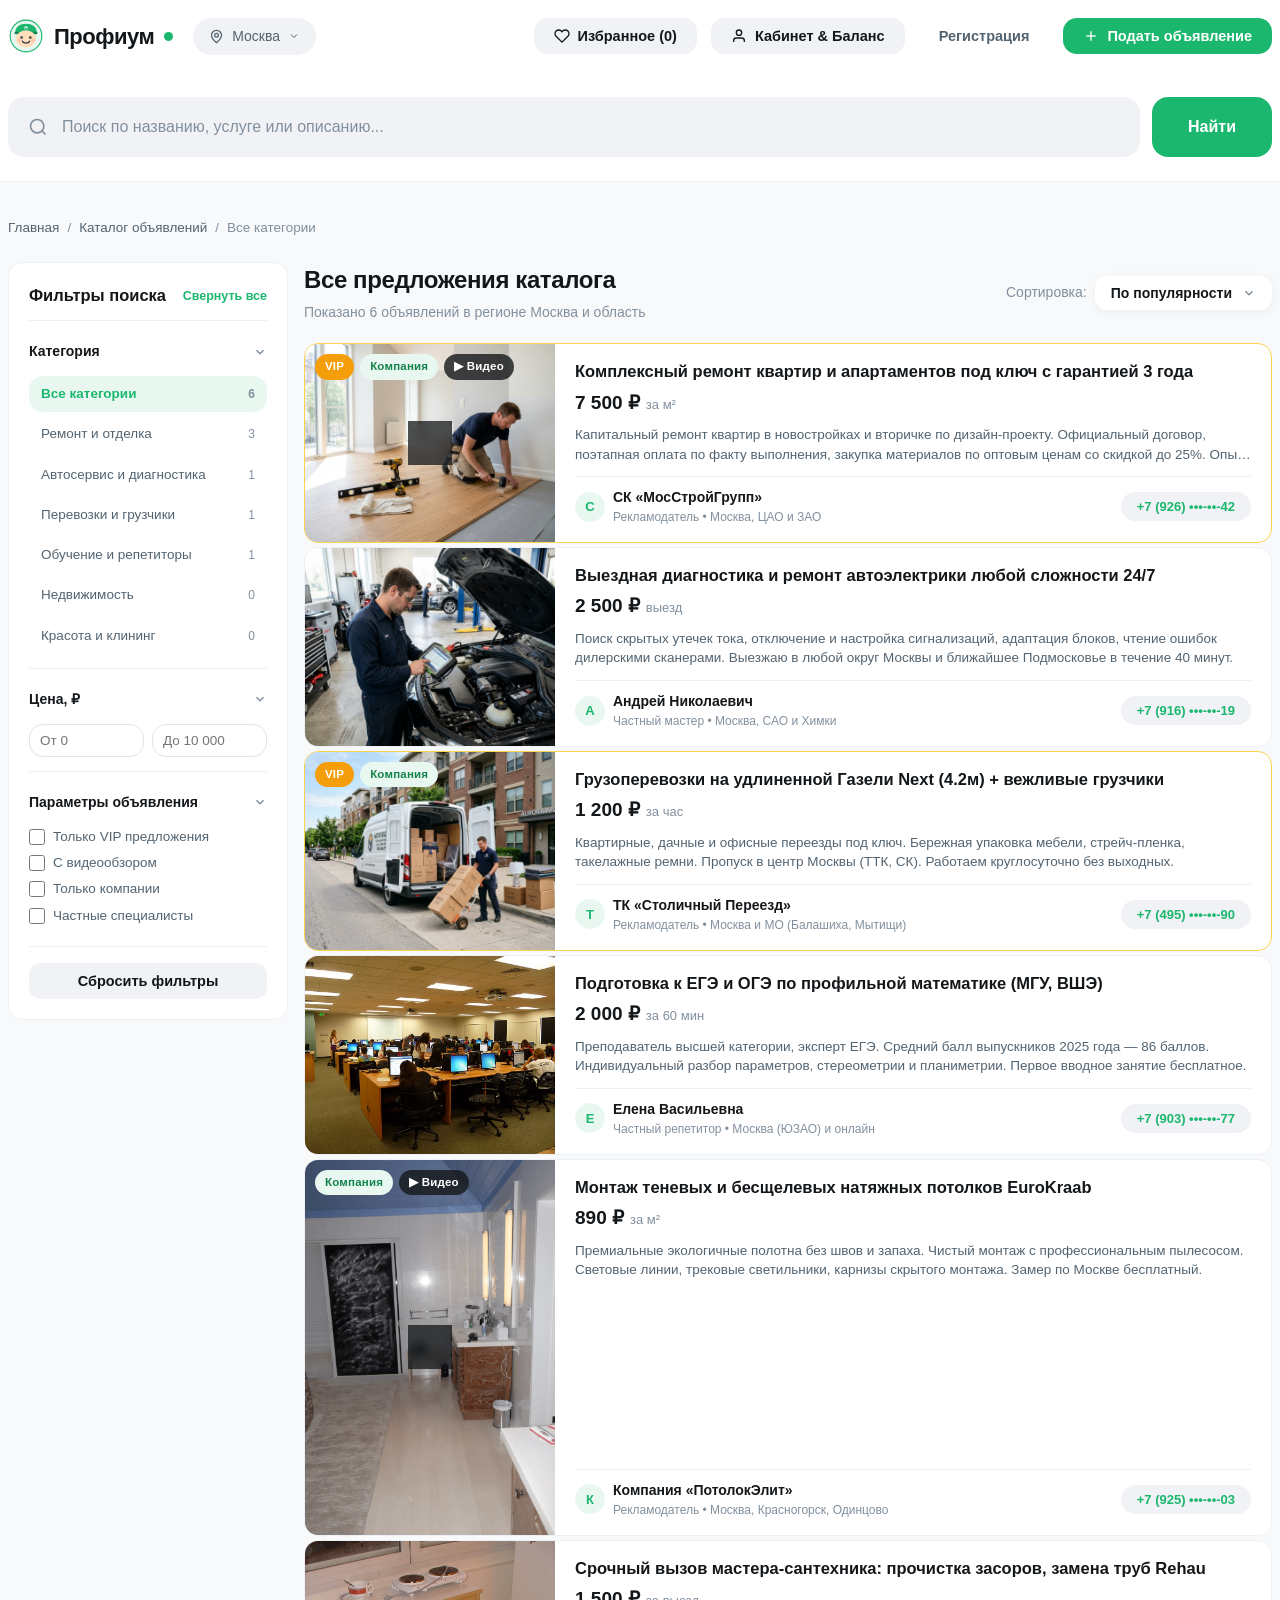
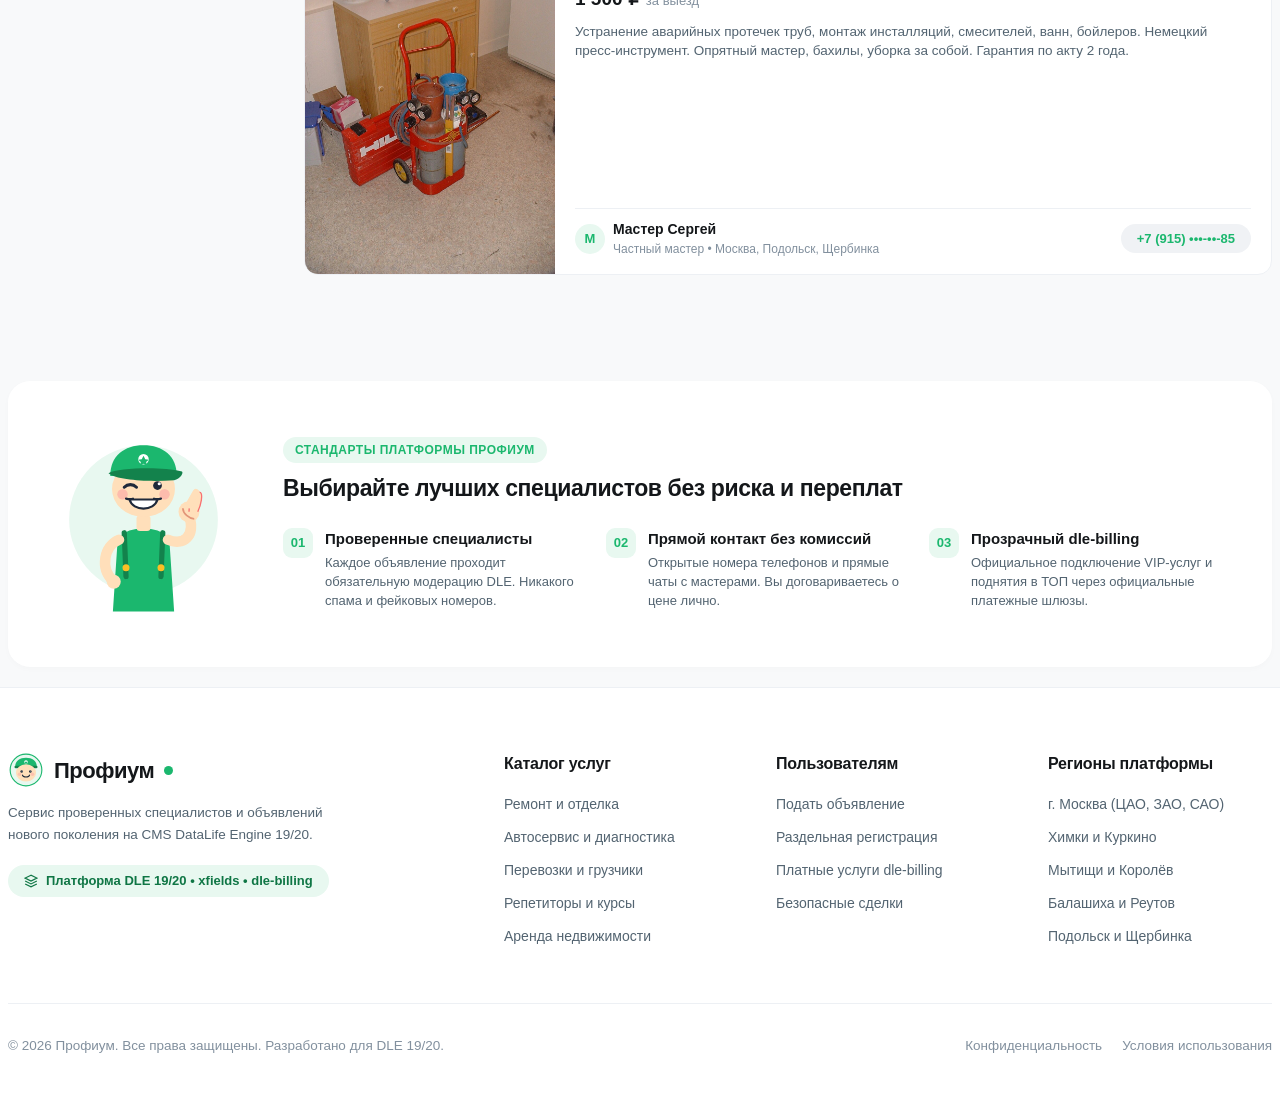
==== catalog.html @ 0189922f "Add hero mascot with lens, mobile burger menu, 3-row headers, horizontal catalog cards, sticky colla" ====
<!DOCTYPE html>
<html lang="ru">
<head>
  <meta charset="UTF-8">
  <meta name="viewport" content="width=device-width, initial-scale=1.0">
  <title>Каталог объявлений и специалистов — Профиум</title>
  <link rel="stylesheet" href="css/style.css">
  <link rel="preconnect" href="https://fonts.googleapis.com">
  <link rel="preconnect" href="https://fonts.gstatic.com" crossorigin>
  <link href="https://fonts.googleapis.com/css2?family=Inter:wght@400;500;600;700&display=swap" rel="stylesheet">
</head>
<body>

  <!-- ================= HEADER ================= -->
  <header class="header">
    <div class="container header__inner">
      <div class="header__left">
        <a href="index.html" class="header__logo">
          <img src="images/branding/mascot.svg" alt="Профиум" class="header__logo-mascot">
          <span>Профиум</span><span class="header__logo-dot"></span>
        </a>
        <div class="header__geo" id="geoBtn" onclick="openModal('modalRegion')" title="Сменить регион">
          <svg width="15" height="15" viewBox="0 0 24 24" fill="none" stroke="currentColor" stroke-width="2"><path d="M12 2a8 8 0 0 0-8 8c0 5.25 8 12 8 12s8-6.75 8-12a8 8 0 0 0-8-8z"/><circle cx="12" cy="10" r="3"/></svg>
          <span id="currentCity">Москва</span>
          <svg width="12" height="12" viewBox="0 0 24 24" fill="none" stroke="currentColor" stroke-width="2"><path d="M6 9l6 6 6-6"/></svg>
        </div>
      </div>

      <div class="header__right">
        <button class="btn btn--outline" id="favoritesHeaderBtn" onclick="filterByFavorites()" title="Показать избранное">
          <svg width="16" height="16" viewBox="0 0 24 24" fill="none" stroke="currentColor" stroke-width="2"><path d="M20.84 4.61a5.5 5.5 0 0 0-7.78 0L12 5.67l-1.06-1.06a5.5 5.5 0 0 0-7.78 7.78l1.06 1.06L12 21.23l7.78-7.78 1.06-1.06a5.5 5.5 0 0 0 0-7.78z"/></svg>
          <span id="favCountText">Избранное (0)</span>
        </button>

        <button class="btn btn--outline" id="openCabinetBtn">
          <svg width="16" height="16" viewBox="0 0 24 24" fill="none" stroke="currentColor" stroke-width="2"><path d="M20 21v-2a4 4 0 0 0-4-4H8a4 4 0 0 0-4 4v2"/><circle cx="12" cy="7" r="4"/></svg>
          <span id="userStatusText">Кабинет & Баланс</span>
        </button>

        <button class="btn btn--ghost" id="openRegBtn">
          Регистрация
        </button>

        <button class="btn btn--primary" id="openAddNewsBtn">
          <svg width="16" height="16" viewBox="0 0 24 24" fill="none" stroke="currentColor" stroke-width="2"><line x1="12" y1="5" x2="12" y2="19"/><line x1="5" y1="12" x2="19" y2="12"/></svg>
          Подать объявление
        </button>
      </div>

      <!-- Mobile Hamburger Button -->
      <button class="header__burger" id="burgerToggleBtn" aria-label="Открыть мобильное меню" onclick="toggleMobileMenu(true)">
        <span></span>
        <span></span>
        <span></span>
      </button>
    </div>
  </header>

  <!-- Mobile Drawer -->
  <div class="mobile-drawer" id="mobileDrawer">
    <div class="mobile-drawer__overlay" onclick="toggleMobileMenu(false)"></div>
    <div class="mobile-drawer__content">
      <div class="mobile-drawer__header">
        <div class="header__logo">
          <img src="images/branding/mascot.svg" alt="Профиум" class="header__logo-mascot">
          <span>Профиум</span><span class="header__logo-dot"></span>
        </div>
        <button class="modal__close" onclick="toggleMobileMenu(false)">&times;</button>
      </div>
      <div class="mobile-drawer__body">
        <div class="mobile-drawer__geo" onclick="openModal('modalRegion'); toggleMobileMenu(false);">
          <svg width="18" height="18" viewBox="0 0 24 24" fill="none" stroke="currentColor" stroke-width="2"><path d="M12 2a8 8 0 0 0-8 8c0 5.25 8 12 8 12s8-6.75 8-12a8 8 0 0 0-8-8z"/><circle cx="12" cy="10" r="3"/></svg>
          <span id="mobileCityText">Москва</span>
          <span style="margin-left: auto; font-size: 13px; color: var(--primary); font-weight: 600;">Сменить</span>
        </div>
        <nav class="mobile-drawer__nav">
          <a href="index.html" class="mobile-nav-item">
            <svg width="20" height="20" viewBox="0 0 24 24" fill="none" stroke="currentColor" stroke-width="2"><path d="M3 9l9-7 9 7v11a2 2 0 0 1-2 2H5a2 2 0 0 1-2-2z"/><polyline points="9 22 9 12 15 12 15 22"/></svg>
            Главная
          </a>
          <button class="mobile-nav-item" onclick="filterByFavorites(); toggleMobileMenu(false);">
            <svg width="20" height="20" viewBox="0 0 24 24" fill="none" stroke="currentColor" stroke-width="2"><path d="M20.84 4.61a5.5 5.5 0 0 0-7.78 0L12 5.67l-1.06-1.06a5.5 5.5 0 0 0-7.78 7.78l1.06 1.06L12 21.23l7.78-7.78 1.06-1.06a5.5 5.5 0 0 0 0-7.78z"/></svg>
            Избранные объявления
          </button>
          <button class="mobile-nav-item" onclick="openModal('modalCabinet'); toggleMobileMenu(false);">
            <svg width="20" height="20" viewBox="0 0 24 24" fill="none" stroke="currentColor" stroke-width="2"><path d="M20 21v-2a4 4 0 0 0-4-4H8a4 4 0 0 0-4 4v2"/><circle cx="12" cy="7" r="4"/></svg>
            Кабинет & Баланс
          </button>
          <button class="mobile-nav-item" onclick="openModal('modalReg'); toggleMobileMenu(false);">
            <svg width="20" height="20" viewBox="0 0 24 24" fill="none" stroke="currentColor" stroke-width="2"><path d="M16 21v-2a4 4 0 0 0-4-4H5a4 4 0 0 0-4 4v2"/><circle cx="8.5" cy="7" r="4"/><line x1="20" y1="8" x2="20" y2="14"/><line x1="23" y1="11" x2="17" y2="11"/></svg>
            Регистрация (Клиент / Рекламодатель)
          </button>
        </nav>
        <button class="btn btn--primary" style="width: 100%; margin-top: 24px; padding: 14px;" onclick="openModal('modalAddNews'); toggleMobileMenu(false);">
          <svg width="18" height="18" viewBox="0 0 24 24" fill="none" stroke="currentColor" stroke-width="2"><line x1="12" y1="5" x2="12" y2="19"/><line x1="5" y1="12" x2="19" y2="12"/></svg>
          Подать объявление
        </button>
      </div>
    </div>
  </div>

  <!-- ================= SEARCH BAR STRIP ================= -->
  <section style="background: #fff; border-bottom: 1px solid var(--border-light); padding: 24px 0;">
    <div class="container">
      <div class="search-wrapper">
        <div class="search-input-box">
          <div class="search-input-box__icon">
            <svg width="20" height="20" viewBox="0 0 24 24" fill="none" stroke="currentColor" stroke-width="2"><circle cx="11" cy="11" r="8"/><line x1="21" y1="21" x2="16.65" y2="16.65"/></svg>
          </div>
          <input type="text" class="search-input-box__input" id="catalogSearchInput" placeholder="Поиск по названию, услуге или описанию...">
        </div>
        <button class="btn btn--search-standalone" id="catalogSearchBtn" onclick="executeCatalogSearch()">Найти</button>
      </div>
    </div>
  </section>

  <!-- ================= MAIN CATALOG CONTENT ================= -->
  <main class="section" style="padding-top: 36px;">
    <div class="container">
      <!-- Breadcrumbs -->
      <nav class="breadcrumbs">
        <a href="index.html">Главная</a>
        <span>/</span>
        <a href="catalog.html">Каталог объявлений</a>
        <span>/</span>
        <span id="breadcrumbCurrent">Все категории</span>
      </nav>

      <div class="catalog-layout">
        <!-- LEFT SIDEBAR: FILTERS (COLLAPSIBLE ACCORDION & STICKY) -->
        <aside class="sidebar-card sidebar-card--sticky">
          <div class="sidebar-title-row">
            <div class="sidebar-title">Фильтры поиска</div>
            <button type="button" class="sidebar-toggle-all-btn" id="toggleAllFiltersBtn" onclick="toggleAllFilters()">Свернуть все</button>
          </div>

          <!-- Group 1: Categories -->
          <div class="filter-group" id="filterGroupCat">
            <div class="filter-group-header" onclick="toggleFilterGroup('filterGroupCat')">
              <span class="filter-group-title">Категория</span>
              <svg class="filter-group-arrow" width="14" height="14" viewBox="0 0 24 24" fill="none" stroke="currentColor" stroke-width="2.5"><path d="M6 9l6 6 6-6"/></svg>
            </div>
            <div class="filter-group-body">
              <div class="cat-list">
                <div class="cat-item active" onclick="setCatalogCategory('all', this)">
                  <span>Все категории</span>
                  <span class="cat-item__count">6</span>
                </div>
                <div class="cat-item" onclick="setCatalogCategory('Ремонт', this)">
                  <span>Ремонт и отделка</span>
                  <span class="cat-item__count">3</span>
                </div>
                <div class="cat-item" onclick="setCatalogCategory('Авто', this)">
                  <span>Автосервис и диагностика</span>
                  <span class="cat-item__count">1</span>
                </div>
                <div class="cat-item" onclick="setCatalogCategory('Грузоперевозки', this)">
                  <span>Перевозки и грузчики</span>
                  <span class="cat-item__count">1</span>
                </div>
                <div class="cat-item" onclick="setCatalogCategory('Обучение', this)">
                  <span>Обучение и репетиторы</span>
                  <span class="cat-item__count">1</span>
                </div>
                <div class="cat-item" onclick="setCatalogCategory('Недвижимость', this)">
                  <span>Недвижимость</span>
                  <span class="cat-item__count">0</span>
                </div>
                <div class="cat-item" onclick="setCatalogCategory('Красота', this)">
                  <span>Красота и клининг</span>
                  <span class="cat-item__count">0</span>
                </div>
              </div>
            </div>
          </div>

          <!-- Group 2: Price filter -->
          <div class="filter-group" id="filterGroupPrice">
            <div class="filter-group-header" onclick="toggleFilterGroup('filterGroupPrice')">
              <span class="filter-group-title">Цена, ₽</span>
              <svg class="filter-group-arrow" width="14" height="14" viewBox="0 0 24 24" fill="none" stroke="currentColor" stroke-width="2.5"><path d="M6 9l6 6 6-6"/></svg>
            </div>
            <div class="filter-group-body">
              <div class="price-inputs">
                <input type="number" class="price-input" id="priceMin" placeholder="От 0" oninput="applyCatalogFilters()">
                <input type="number" class="price-input" id="priceMax" placeholder="До 10 000" oninput="applyCatalogFilters()">
              </div>
            </div>
          </div>

          <!-- Group 3: Checkbox Options -->
          <div class="filter-group" id="filterGroupFeatures">
            <div class="filter-group-header" onclick="toggleFilterGroup('filterGroupFeatures')">
              <span class="filter-group-title">Параметры объявления</span>
              <svg class="filter-group-arrow" width="14" height="14" viewBox="0 0 24 24" fill="none" stroke="currentColor" stroke-width="2.5"><path d="M6 9l6 6 6-6"/></svg>
            </div>
            <div class="filter-group-body">
              <label class="checkbox-label">
                <input type="checkbox" id="filterVip" onchange="applyCatalogFilters()">
                <span>Только VIP предложения</span>
              </label>
              <label class="checkbox-label">
                <input type="checkbox" id="filterVideo" onchange="applyCatalogFilters()">
                <span>С видеообзором</span>
              </label>
              <label class="checkbox-label">
                <input type="checkbox" id="filterCompany" onchange="applyCatalogFilters()">
                <span>Только компании</span>
              </label>
              <label class="checkbox-label">
                <input type="checkbox" id="filterPrivate" onchange="applyCatalogFilters()">
                <span>Частные специалисты</span>
              </label>
            </div>
          </div>

          <button class="btn btn--outline" style="width: 100%; border-radius: 12px;" onclick="resetCatalogFilters()">
            Сбросить фильтры
          </button>
        </aside>

        <!-- RIGHT AREA: RESULTS -->
        <section>
          <div class="catalog-header">
            <div>
              <h1 class="catalog-query-title" id="catalogResultHeading">Все предложения</h1>
              <div style="font-size: 14px; color: var(--text-muted); margin-top: 4px;" id="catalogMetaSubtitle">Показано 6 объявлений в регионе Москва и область</div>
            </div>

            <div class="catalog-sort">
              <span style="color: var(--text-muted); font-size: 14px;">Сортировка:</span>
              <div class="custom-select" id="catalogSortSelect">
                <button type="button" class="custom-select__trigger" id="sortTriggerBtn" onclick="toggleSortDropdown(event)">
                  <span id="sortCurrentLabel">По популярности</span>
                  <svg class="custom-select__arrow" width="14" height="14" viewBox="0 0 24 24" fill="none" stroke="currentColor" stroke-width="2.5"><path d="M6 9l6 6 6-6"/></svg>
                </button>
                <div class="custom-select__dropdown" id="sortDropdownMenu">
                  <div class="custom-select__option active" data-value="default" onclick="selectSortOption('default', 'По популярности', this)">
                    <span>По популярности</span>
                    <svg class="custom-select__check" width="14" height="14" viewBox="0 0 24 24" fill="none" stroke="currentColor" stroke-width="3"><polyline points="20 6 9 17 4 12"/></svg>
                  </div>
                  <div class="custom-select__option" data-value="cheap" onclick="selectSortOption('cheap', 'Сначала дешевле', this)">
                    <span>Сначала дешевле</span>
                    <svg class="custom-select__check" width="14" height="14" viewBox="0 0 24 24" fill="none" stroke="currentColor" stroke-width="3"><polyline points="20 6 9 17 4 12"/></svg>
                  </div>
                  <div class="custom-select__option" data-value="expensive" onclick="selectSortOption('expensive', 'Сначала дороже', this)">
                    <span>Сначала дороже</span>
                    <svg class="custom-select__check" width="14" height="14" viewBox="0 0 24 24" fill="none" stroke="currentColor" stroke-width="3"><polyline points="20 6 9 17 4 12"/></svg>
                  </div>
                  <div class="custom-select__option" data-value="vip" onclick="selectSortOption('vip', 'Сначала VIP', this)">
                    <span>Сначала VIP</span>
                    <svg class="custom-select__check" width="14" height="14" viewBox="0 0 24 24" fill="none" stroke="currentColor" stroke-width="3"><polyline points="20 6 9 17 4 12"/></svg>
                  </div>
                </div>
              </div>
            </div>
          </div>

          <!-- Listings container (Horizontal 1-column single cards) -->
          <div class="catalog-listings" id="catalogListingsContainer">
            <!-- Rendered via JS -->
          </div>
        </section>
      </div>
    </div>
  </main>

  <!-- ================= VAULT-BOY STYLE ADVANTAGES BANNER ================= -->
  <section class="container" style="margin-top: 50px; margin-bottom: 20px;">
    <div class="vault-banner">
      <div class="vault-banner__character">
        <img src="images/branding/mascot_thumbs_up.svg" alt="Профиум рекомендует!" class="vault-banner__img">
      </div>
      <div class="vault-banner__content">
        <div class="vault-banner__tag">Стандарты платформы Профиум</div>
        <h3 class="vault-banner__title">Выбирайте лучших специалистов без риска и переплат</h3>
        <div class="vault-banner__grid">
          <div class="vault-feature">
            <div class="vault-feature__badge">01</div>
            <div>
              <div class="vault-feature__title">Проверенные специалисты</div>
              <div class="vault-feature__desc">Каждое объявление проходит обязательную модерацию DLE. Никакого спама и фейковых номеров.</div>
            </div>
          </div>

          <div class="vault-feature">
            <div class="vault-feature__badge">02</div>
            <div>
              <div class="vault-feature__title">Прямой контакт без комиссий</div>
              <div class="vault-feature__desc">Открытые номера телефонов и прямые чаты с мастерами. Вы договариваетесь о цене лично.</div>
            </div>
          </div>

          <div class="vault-feature">
            <div class="vault-feature__badge">03</div>
            <div>
              <div class="vault-feature__title">Прозрачный dle-billing</div>
              <div class="vault-feature__desc">Официальное подключение VIP-услуг и поднятия в ТОП через официальные платежные шлюзы.</div>
            </div>
          </div>
        </div>
      </div>
    </div>
  </section>

  <!-- ================= FOOTER ================= -->
  <footer class="footer" style="margin-top: 0;">
    <div class="container">
      <div class="footer__grid">
        <div>
          <div class="header__logo" style="margin-bottom: 14px;">
            <img src="images/branding/mascot.svg" alt="Профиум" class="header__logo-mascot">
            <span>Профиум</span><span class="header__logo-dot"></span>
          </div>
          <p style="font-size: 13.5px; line-height: 1.6; max-width: 320px; color: var(--text-secondary); margin-bottom: 20px;">
            Сервис проверенных специалистов и объявлений нового поколения на CMS DataLife Engine 19/20.
          </p>
          <div class="footer__dle-badge">
            <svg width="14" height="14" viewBox="0 0 24 24" fill="none" stroke="currentColor" stroke-width="2"><path d="M12 2L2 7l10 5 10-5-10-5zM2 17l10 5 10-5M2 12l10 5 10-5"/></svg>
            Платформа DLE 19/20 • xfields • dle-billing
          </div>
        </div>

        <div>
          <div class="footer__col-title">Каталог услуг</div>
          <ul class="footer__list">
            <li><a href="catalog.html?category=Ремонт">Ремонт и отделка</a></li>
            <li><a href="catalog.html?category=Авто">Автосервис и диагностика</a></li>
            <li><a href="catalog.html?category=Грузоперевозки">Перевозки и грузчики</a></li>
            <li><a href="catalog.html?category=Обучение">Репетиторы и курсы</a></li>
            <li><a href="catalog.html?category=Недвижимость">Аренда недвижимости</a></li>
          </ul>
        </div>

        <div>
          <div class="footer__col-title">Пользователям</div>
          <ul class="footer__list">
            <li><a href="#" onclick="openModal('modalAddNews'); return false;">Подать объявление</a></li>
            <li><a href="#" onclick="openModal('modalReg'); return false;">Раздельная регистрация</a></li>
            <li><a href="#" onclick="openModal('modalCabinet'); return false;">Платные услуги dle-billing</a></li>
            <li><a href="#" onclick="showToast('Правила безопасности платформы'); return false;">Безопасные сделки</a></li>
          </ul>
        </div>

        <div>
          <div class="footer__col-title">Регионы платформы</div>
          <ul class="footer__list">
            <li><a href="#" onclick="selectRegion('Москва'); return false;">г. Москва (ЦАО, ЗАО, САО)</a></li>
            <li><a href="#" onclick="selectRegion('Химки'); return false;">Химки и Куркино</a></li>
            <li><a href="#" onclick="selectRegion('Мытищи'); return false;">Мытищи и Королёв</a></li>
            <li><a href="#" onclick="selectRegion('Балашиха'); return false;">Балашиха и Реутов</a></li>
            <li><a href="#" onclick="selectRegion('Подольск'); return false;">Подольск и Щербинка</a></li>
          </ul>
        </div>
      </div>

      <div class="footer__bottom">
        <div>© 2026 Профиум. Все права защищены. Разработано для DLE 19/20.</div>
        <div style="display: flex; gap: 20px;">
          <a href="#" onclick="showToast('Пользовательское соглашение'); return false;">Конфиденциальность</a>
          <a href="#" onclick="showToast('Оферта сервиса'); return false;">Условия использования</a>
        </div>
      </div>
    </div>
  </footer>

  <!-- ================= MODALS ================= -->

  <!-- 1. REGION MODAL -->
  <div class="modal-overlay" id="modalRegion">
    <div class="modal">
      <div class="modal__header">
        <div class="modal__title">Выберите город или регион</div>
        <button class="modal__close" onclick="closeModal('modalRegion')">✕</button>
      </div>
      <div class="modal__body">
        <div class="form-group">
          <input type="text" class="form-input" id="regionSearchInput" placeholder="Введите название города (например: Химки)..." oninput="filterRegionsList(this.value)">
        </div>

        <div style="font-size: 13px; font-weight: 600; margin-bottom: 10px; color: var(--text-main);">Популярные регионы:</div>
        <div class="region-chips">
          <span class="region-chip active" onclick="selectRegion('Москва')">Москва</span>
          <span class="region-chip" onclick="selectRegion('Химки')">Химки</span>
          <span class="region-chip" onclick="selectRegion('Балашиха')">Балашиха</span>
          <span class="region-chip" onclick="selectRegion('Мытищи')">Мытищи</span>
          <span class="region-chip" onclick="selectRegion('Подольск')">Подольск</span>
          <span class="region-chip" onclick="selectRegion('Красногорск')">Красногорск</span>
        </div>

        <div class="region-list" id="regionItemsList">
          <div class="region-item active" onclick="selectRegion('Москва')">
            <span>Москва и центр</span>
            <span style="font-size: 12px; color: var(--text-muted);">4 820 объявлений</span>
          </div>
          <div class="region-item" onclick="selectRegion('Химки')">
            <span>Химки (Север МО)</span>
            <span style="font-size: 12px; color: var(--text-muted);">840 объявлений</span>
          </div>
          <div class="region-item" onclick="selectRegion('Балашиха')">
            <span>Балашиха (Восток МО)</span>
            <span style="font-size: 12px; color: var(--text-muted);">1 120 объявлений</span>
          </div>
          <div class="region-item" onclick="selectRegion('Мытищи')">
            <span>Мытищи (Северо-Восток МО)</span>
            <span style="font-size: 12px; color: var(--text-muted);">790 объявлений</span>
          </div>
          <div class="region-item" onclick="selectRegion('Подольск')">
            <span>Подольск (Юг МО)</span>
            <span style="font-size: 12px; color: var(--text-muted);">950 объявлений</span>
          </div>
          <div class="region-item" onclick="selectRegion('Красногорск')">
            <span>Красногорск (Запад МО)</span>
            <span style="font-size: 12px; color: var(--text-muted);">680 объявлений</span>
          </div>
        </div>
      </div>
      <div class="modal__footer">
        <button class="btn btn--outline" onclick="closeModal('modalRegion')">Закрыть</button>
      </div>
    </div>
  </div>

  <!-- 2. ADD NEWS MODAL -->
  <div class="modal-overlay" id="modalAddNews">
    <div class="modal modal--large">
      <div class="modal__header">
        <div class="modal__title">Подача объявления в DLE (addnews.tpl)</div>
        <button class="modal__close" onclick="closeModal('modalAddNews')">✕</button>
      </div>
      <div class="modal__body">
        <div class="form-group">
          <label class="form-label">Заголовок объявления *</label>
          <input type="text" id="addTitle" class="form-input" placeholder="Например: Качественный ремонт ванных комнат">
        </div>
        <div style="display: grid; grid-template-columns: 1fr 1fr; gap: 16px;">
          <div class="form-group">
            <label class="form-label">Категория DLE *</label>
            <select id="addCategory" class="form-select">
              <option value="Ремонт">Ремонт и отделка (Платное: 150 ₽)</option>
              <option value="Авто">Авто и спецтехника (Бесплатно)</option>
              <option value="Грузоперевозки">Перевозки и грузчики (Бесплатно)</option>
              <option value="Обучение">Обучение и репетиторы (Бесплатно)</option>
              <option value="Недвижимость">Недвижимость (Платное: 200 ₽)</option>
              <option value="Красота">Красота и клининг (Бесплатно)</option>
            </select>
          </div>
          <div class="form-group">
            <label class="form-label">Стоимость (xfield: price) *</label>
            <input type="text" id="addPrice" class="form-input" placeholder="Например: 3 500 ₽ / м²">
          </div>
        </div>
        <div class="form-group">
          <label class="form-label">Описание объявления *</label>
          <textarea id="addDesc" class="form-textarea" placeholder="Опишите подробно условия, опыт работы..."></textarea>
        </div>
        <div class="form-group">
          <label class="form-label">Фотографии (нативный xfield: загрузка изображений DLE)</label>
          <div class="dropzone" id="photoDropzone" onclick="simulatePhotoUpload()">
            <div class="dropzone__icon">📷</div>
            <div class="dropzone__text">Нажмите, чтобы прикрепить фото (или перетащите файлы)</div>
            <div class="dropzone__sub">До 10 фото, авто-генерация превью WebP и водяные знаки DLE</div>
          </div>
          <div class="upload-previews" id="photoPreviews"></div>
        </div>
        <div class="form-group">
          <label class="form-label">Ссылка на видеообзор (xfield: video)</label>
          <input type="text" id="addVideo" class="form-input" placeholder="https://rutube.ru/video/... или https://youtube.com/watch?v=...">
        </div>
        <div style="display: grid; grid-template-columns: 1fr 1fr; gap: 16px;">
          <div class="form-group">
            <label class="form-label">Город / Район *</label>
            <input type="text" id="addCity" class="form-input" value="Москва, ЦАО">
          </div>
          <div class="form-group">
            <label class="form-label">Контактный телефон *</label>
            <input type="text" id="addPhone" class="form-input" value="+7 (926) 450-22-18">
          </div>
        </div>
      </div>
      <div class="modal__footer">
        <button class="btn btn--outline" onclick="closeModal('modalAddNews')">Отмена</button>
        <button class="btn btn--primary" onclick="submitNewAd()">Опубликовать объявление</button>
      </div>
    </div>
  </div>

  <!-- 3. SPLIT REGISTRATION WITH NEW COLORFUL & ILLUSTRATED CARDS -->
  <div class="modal-overlay" id="modalReg">
    <div class="modal">
      <div class="modal__header">
        <div class="modal__title">Регистрация в Профиум (Разделение ролей DLE)</div>
        <button class="modal__close" onclick="closeModal('modalReg')">✕</button>
      </div>

      <div class="modal__body">
        <div class="form-label" style="margin-bottom: 12px;">Выберите ваш статус на платформе:</div>
        
        <!-- Enhanced Illustrated Role Cards -->
        <div class="role-toggle">
          <div class="role-card role-card--client active" id="roleClientCard" onclick="selectRole('client')">
            <div class="role-card__info">
              <span class="role-card__badge">Заказчик</span>
              <div class="role-card__title" style="color: #92400e;">Я Клиент</div>
              <div class="role-card__desc" style="color: #b45309;">Ищу специалистов, сохраняю в избранное, заказываю услуги без комиссий</div>
            </div>
            <div class="role-card__illustration">
              <img src="images/branding/role_client.svg" alt="Клиент">
            </div>
          </div>

          <div class="role-card role-card--seller" id="roleSellerCard" onclick="selectRole('seller')">
            <div class="role-card__info">
              <span class="role-card__badge">Исполнитель</span>
              <div class="role-card__title" style="color: #6b21a8;">Я Рекламодатель</div>
              <div class="role-card__desc" style="color: #7e22ce;">Публикую объявления, подключаю VIP-продвижение, развиваю бизнес</div>
            </div>
            <div class="role-card__illustration">
              <img src="images/branding/role_advertiser.svg" alt="Рекламодатель">
            </div>
          </div>
        </div>

        <div class="form-group" id="companyFieldGroup" style="display: none;">
          <label class="form-label">Название организации / Имя мастера *</label>
          <input type="text" class="form-input" id="regCompany" placeholder="Например: ООО «СтройГрупп» или Мастер Алексей">
        </div>

        <div class="form-group">
          <label class="form-label">Ваше имя / Логин *</label>
          <input type="text" class="form-input" id="regLogin" placeholder="alex_moscow">
        </div>

        <div class="form-group">
          <label class="form-label">Электронная почта *</label>
          <input type="email" class="form-input" id="regEmail" placeholder="name@example.ru">
        </div>

        <div class="form-group">
          <label class="form-label">Пароль *</label>
          <input type="password" class="form-input" id="regPassword" placeholder="••••••••">
        </div>

        <div style="font-size: 12.5px; color: var(--text-muted); line-height: 1.45;">
          При сохранении DLE плагин автоматически определит пользователя в системную группу <strong><span id="targetGroupName">«Клиенты» (ID 4)</span></strong>.
        </div>
      </div>

      <div class="modal__footer">
        <button class="btn btn--outline" onclick="closeModal('modalReg')">Закрыть</button>
        <button class="btn btn--primary" onclick="submitRegistration()">Зарегистрироваться</button>
      </div>
    </div>
  </div>

  <!-- 4. DETAIL AD VIEW -->
  <div class="modal-overlay" id="modalAdDetail">
    <div class="modal modal--large">
      <div class="modal__header">
        <div class="modal__title" id="detailModalTitle">Просмотр объявления</div>
        <button class="modal__close" onclick="closeModal('modalAdDetail')">✕</button>
      </div>
      <div class="modal__body" id="detailModalBody"></div>
      <div class="modal__footer" style="justify-content: space-between;">
        <div id="detailAuthorBlock" style="font-size: 13.5px; color: var(--text-secondary);"></div>
        <div style="display: flex; gap: 12px;">
          <button class="btn btn--outline" id="detailPromoBtn" onclick="openPromoFromDetail()">⚡ Продвинуть (VIP)</button>
          <button class="btn btn--primary" id="detailCallBtn" onclick="revealDetailPhone()">Показать телефон</button>
        </div>
      </div>
    </div>
  </div>

  <!-- 5. CABINET & DLE-BILLING -->
  <div class="modal-overlay" id="modalCabinet">
    <div class="modal">
      <div class="modal__header">
        <div class="modal__title">Личный кабинет и dle-billing</div>
        <button class="modal__close" onclick="closeModal('modalCabinet')">✕</button>
      </div>
      <div class="modal__body">
        <div style="display: flex; align-items: center; justify-content: space-between; padding: 18px; background-color: var(--primary-soft); border-radius: var(--radius-md); margin-bottom: 24px;">
          <div>
            <div style="font-size: 12.5px; color: var(--primary); font-weight: 500;">Текущий баланс (dle-billing)</div>
            <div style="font-size: 26px; font-weight: 700; color: var(--primary);" id="cabBalanceValue">1 450 ₽</div>
          </div>
          <button class="btn btn--primary" onclick="simulateTopUp()">+ Пополнить счет</button>
        </div>
        <div style="font-size: 14.5px; font-weight: 600; margin-bottom: 14px; color: var(--text-main);">Мои объявления на доске:</div>
        <div id="userAdsList" style="display: flex; flex-direction: column; gap: 12px;"></div>
      </div>
      <div class="modal__footer">
        <button class="btn btn--outline" onclick="closeModal('modalCabinet')">Закрыть</button>
      </div>
    </div>
  </div>

  <!-- Toast -->
  <div class="toast-container" id="toastContainer"></div>

  <!-- Scripts -->
  <script src="js/catalog.js"></script>
</body>
</html>
---- css/style.css ----
/* ==========================================================================
   PROFI.RU MINIMALIST CLASSIFIEDS DESIGN SYSTEM (DLE 19/20 PROTO)
   THEME: VIBRANT FRESH GREEN & ULTRA-SPACIOUS BORDERLESS MINIMALISM
   ========================================================================== */

:root {
  --font-family: -apple-system, BlinkMacSystemFont, "Segoe UI", Roboto, "Helvetica Neue", Arial, sans-serif;
  
  /* Canvas & Backgrounds */
  --bg-page: #f8f9fa;
  --bg-surface: #ffffff;
  --bg-subtle: #f0f2f5;
  --bg-subtle-hover: #e5e8ed;
  --bg-card: #ffffff;
  
  /* Typography Colors */
  --text-main: #14171a;
  --text-secondary: #536471;
  --text-muted: #82909e;
  --text-inverse: #ffffff;
  
  /* Accents & Brand: Brighter, Fresher Modern Green */
  --primary: #1bb76e;
  --primary-hover: #159b5c;
  --primary-soft: #e8f8f0;
  --primary-soft-hover: #d5f2e3;
  --primary-dark: #0f7645;
  
  /* Bento Pastel Colors (No harsh borders, pure soft color fill) */
  --bento-beige: #f7f2eb;
  --bento-blue: #ecf3f9;
  --bento-sand: #f8f3ec;
  --bento-lavender: #f4eef7;
  --bento-sage: #edf6f1;
  --bento-rose: #fbf1ef;
  
  /* Badges & Statuses */
  --vip-bg: #fff6e5;
  --vip-text: #945d04;
  --verified-bg: #e8f8f0;
  --verified-text: #13824c;
  
  /* Soft Dividers */
  --border-light: #edf0f4;
  --border-input: #e0e4ea;
  
  /* Shadows - Minimal and soft */
  --shadow-sm: 0 2px 6px rgba(0, 0, 0, 0.02);
  --shadow-md: 0 8px 24px rgba(0, 0, 0, 0.04);
  --shadow-modal: 0 20px 50px rgba(0, 0, 0, 0.12);
  
  /* Transitions */
  --transition-fast: 0.16s ease;
  --transition-normal: 0.25s cubic-bezier(0.16, 1, 0.3, 1);
  
  /* Radii */
  --radius-sm: 8px;
  --radius-md: 14px;
  --radius-lg: 22px;
  --radius-pill: 9999px;
}

*, *::before, *::after {
  box-sizing: border-box;
  margin: 0;
  padding: 0;
}

body {
  font-family: var(--font-family);
  background-color: var(--bg-page);
  color: var(--text-main);
  line-height: 1.5;
  -webkit-font-smoothing: antialiased;
  -moz-osx-font-smoothing: grayscale;
}

a {
  color: inherit;
  text-decoration: none;
}

button {
  font-family: inherit;
  cursor: pointer;
  border: none;
  background: none;
  outline: none;
}

input, textarea, select {
  font-family: inherit;
  font-size: 15px;
}

.container {
  max-width: 1280px;
  margin: 0 auto;
  padding: 0 8px; /* 8px page margin as requested */
}

/* ==========================================================================
   HEADER
   ========================================================================== */
.header {
  background-color: var(--bg-surface);
  border-bottom: 1px solid transparent; /* No border initially, appears on scroll */
  position: sticky;
  top: 0;
  z-index: 90;
  transition: border-color var(--transition-fast), box-shadow var(--transition-fast);
}

.header.header--scrolled {
  border-bottom: 1px solid var(--border-light);
  box-shadow: 0 2px 10px rgba(0, 0, 0, 0.03);
}

.header__inner {
  display: flex;
  align-items: center;
  justify-content: space-between;
  height: 72px;
  gap: 16px;
}

.header__left {
  display: flex;
  align-items: center;
  gap: 20px;
}

.header__logo {
  font-size: 22px;
  font-weight: 700;
  letter-spacing: -0.5px;
  color: var(--text-main);
  display: flex;
  align-items: center;
  gap: 10px;
}

.header__logo-mascot {
  width: 36px;
  height: 36px;
  border-radius: 50%;
  transition: transform var(--transition-fast);
}

.header__logo:hover .header__logo-mascot {
  transform: scale(1.08) rotate(4deg);
}

.header__logo-dot {
  width: 9px;
  height: 9px;
  background-color: var(--primary);
  border-radius: var(--radius-pill);
}

.header__geo {
  display: flex;
  align-items: center;
  gap: 8px;
  padding: 8px 16px;
  border-radius: var(--radius-pill);
  background: var(--bg-subtle);
  color: var(--text-secondary);
  font-size: 14px;
  font-weight: 500;
  transition: var(--transition-fast);
  cursor: pointer;
}

.header__geo:hover {
  background: var(--bg-subtle-hover);
  color: var(--text-main);
}

.header__right {
  display: flex;
  align-items: center;
  gap: 14px;
}

/* Mobile Hamburger Button */
.header__burger {
  display: none;
  width: 44px;
  height: 44px;
  border-radius: var(--radius-md);
  background-color: var(--bg-subtle);
  flex-direction: column;
  justify-content: center;
  align-items: center;
  gap: 5px;
  cursor: pointer;
  transition: background-color var(--transition-fast);
  border: none;
}
.header__burger:hover {
  background-color: var(--bg-subtle-hover);
}
.header__burger span {
  display: block;
  width: 20px;
  height: 2px;
  background-color: var(--text-main);
  border-radius: 2px;
  transition: transform var(--transition-fast), opacity var(--transition-fast);
}

/* Mobile Drawer */
.mobile-drawer {
  position: fixed;
  top: 0;
  left: 0;
  right: 0;
  bottom: 0;
  z-index: 1000;
  pointer-events: none;
  visibility: hidden;
  transition: visibility var(--transition-normal);
}
.mobile-drawer.active {
  pointer-events: auto;
  visibility: visible;
}
.mobile-drawer__overlay {
  position: absolute;
  top: 0;
  left: 0;
  right: 0;
  bottom: 0;
  background-color: rgba(18, 22, 28, 0.45);
  backdrop-filter: blur(4px);
  opacity: 0;
  transition: opacity var(--transition-normal);
}
.mobile-drawer.active .mobile-drawer__overlay {
  opacity: 1;
}
.mobile-drawer__content {
  position: absolute;
  top: 0;
  right: 0;
  width: 86%;
  max-width: 340px;
  height: 100%;
  background: var(--bg-surface);
  box-shadow: -8px 0 24px rgba(0, 0, 0, 0.12);
  transform: translateX(100%);
  transition: transform var(--transition-normal);
  display: flex;
  flex-direction: column;
  padding: 24px 20px;
}
.mobile-drawer.active .mobile-drawer__content {
  transform: translateX(0);
}
.mobile-drawer__header {
  display: flex;
  align-items: center;
  justify-content: space-between;
  padding-bottom: 18px;
  border-bottom: 1px solid var(--border-light);
  margin-bottom: 18px;
}
.mobile-drawer__geo {
  display: flex;
  align-items: center;
  gap: 10px;
  padding: 12px 14px;
  background: var(--bg-subtle);
  border-radius: var(--radius-md);
  margin-bottom: 18px;
  font-size: 14px;
  font-weight: 500;
  cursor: pointer;
}
.mobile-drawer__nav {
  display: flex;
  flex-direction: column;
  gap: 8px;
  flex: 1;
}
.mobile-nav-item {
  display: flex;
  align-items: center;
  gap: 12px;
  padding: 12px 14px;
  border-radius: var(--radius-md);
  font-size: 14.5px;
  font-weight: 500;
  color: var(--text-main);
  transition: background-color var(--transition-fast);
  text-decoration: none;
  background: transparent;
  width: 100%;
  text-align: left;
}
.mobile-nav-item:hover {
  background-color: var(--bg-subtle);
  color: var(--primary);
}

.btn {
  display: inline-flex;
  align-items: center;
  justify-content: center;
  gap: 8px;
  font-size: 14.5px;
  font-weight: 600;
  padding: 10px 20px;
  border-radius: var(--radius-md);
  transition: all var(--transition-fast);
  white-space: nowrap;
}

.btn--primary {
  background-color: var(--primary);
  color: var(--text-inverse);
}
.btn--primary:hover {
  background-color: var(--primary-hover);
}

.btn--outline {
  background-color: var(--bg-subtle);
  color: var(--text-main);
}
.btn--outline:hover {
  background-color: var(--bg-subtle-hover);
}

.btn--ghost {
  color: var(--text-secondary);
  background: transparent;
}
.btn--ghost:hover {
  color: var(--text-main);
  background-color: var(--bg-subtle);
}

/* ==========================================================================
   HERO / SEARCH SECTION (WITH MASCOT & COMFORTABLE TOP SPACING)
   ========================================================================== */
.hero {
  background-color: var(--bg-surface);
  padding: 84px 0 54px; /* Generous top breathing room from header */
  border-bottom: 1px solid var(--border-light);
  position: relative;
  overflow: hidden;
}

.hero__container {
  position: relative;
}

.hero__content {
  position: relative;
  z-index: 5;
  max-width: 860px;
}

.hero__headline {
  font-size: 38px;
  font-weight: 700;
  letter-spacing: -0.8px;
  margin-bottom: 32px;
  color: var(--text-main);
  max-width: 640px; /* Ample space on the right for mascot */
}

.hero__headline span {
  color: var(--primary);
}

/* Mascot Peeking from right edge behind search with magnifying glass */
.hero__mascot-wrap {
  position: absolute;
  right: 15px;
  bottom: 22px;
  width: 340px;
  height: 275px;
  z-index: 3; /* Behind search-wrapper (z-index 6) */
  pointer-events: none;
  transition: transform var(--transition-normal);
}

.hero__mascot-img {
  width: 100%;
  height: 100%;
  object-fit: contain;
}

.hero__container:hover .hero__mascot-wrap {
  transform: translateY(-4px) scale(1.02);
}

/* 2 Separate containers: Input box + Standalone Search button */
.search-wrapper {
  display: flex;
  align-items: center;
  gap: 12px;
  position: relative;
  z-index: 6;
}

.search-input-box {
  flex: 1;
  display: flex;
  align-items: center;
  background-color: var(--bg-subtle); /* Container 1: Grey filled input */
  border-radius: 16px;
  padding: 0 20px;
  height: 60px;
  transition: background-color var(--transition-fast), box-shadow var(--transition-fast);
}

.search-input-box:focus-within {
  background-color: #fff;
  box-shadow: 0 0 0 2.5px var(--primary);
}

.search-input-box__icon {
  color: var(--text-muted);
  margin-right: 14px;
  display: flex;
  align-items: center;
}

.search-input-box__input {
  flex: 1;
  border: none;
  background: transparent;
  outline: none;
  font-size: 16px;
  color: var(--text-main);
}

.search-input-box__input::placeholder {
  color: var(--text-muted);
}

/* Container 2: Standalone Search button */
.btn--search-standalone {
  height: 60px;
  padding: 0 36px;
  background-color: var(--primary);
  color: #fff;
  font-size: 16px;
  font-weight: 600;
  border-radius: 16px;
  display: inline-flex;
  align-items: center;
  justify-content: center;
  transition: background-color var(--transition-fast), transform var(--transition-fast);
  cursor: pointer;
  flex-shrink: 0;
}

.btn--search-standalone:hover {
  background-color: var(--primary-hover);
  transform: translateY(-1px);
}

.search-tags {
  display: flex;
  align-items: center;
  flex-wrap: wrap;
  gap: 8px;
  margin-top: 22px;
  position: relative;
  z-index: 6;
}

.search-tags__title {
  font-size: 13.5px;
  color: var(--text-muted);
  margin-right: 4px;
}

.tag-chip {
  padding: 6px 14px;
  background-color: var(--bg-subtle);
  border-radius: var(--radius-pill);
  font-size: 13.5px;
  color: var(--text-secondary);
  cursor: pointer;
  transition: var(--transition-fast);
}

.tag-chip:hover, .tag-chip.active {
  background-color: var(--primary-soft);
  color: var(--primary);
  font-weight: 500;
}

/* ==========================================================================
   SPACIOUS SECTIONS & DISTINCT HIERARCHICAL HEADERS
   ========================================================================== */
.section {
  padding: 56px 0;
}

/* 3-Row Clean Hierarchy Header */
.section__header-col {
  display: flex;
  flex-direction: column;
  align-items: flex-start;
  margin-bottom: 24px;
}

.section__title {
  font-size: 32px;
  font-weight: 700;
  letter-spacing: -0.6px;
  color: var(--text-main);
  line-height: 1.2;
  margin-bottom: 6px;
}

.section__subtitle {
  font-size: 15px;
  color: var(--text-muted);
  font-weight: 500;
  margin-bottom: 12px;
}

.section__action-row {
  margin-top: 2px;
  margin-bottom: 8px;
}

.section__link {
  font-size: 14.5px;
  color: var(--primary);
  font-weight: 600;
  display: inline-flex;
  align-items: center;
  gap: 6px;
  transition: var(--transition-fast);
}
.section__link:hover {
  color: var(--primary-dark);
  text-decoration: underline;
}

/* ==========================================================================
   BENTO CATEGORIES (CLEAN BORDERLESS PASTELS, NO DIRTY SHADOWS)
   ========================================================================== */
.bento-grid {
  display: grid;
  grid-template-columns: repeat(3, 1fr);
  gap: 8px; /* Clean crisp spacing */
}

.bento-card {
  border-radius: var(--radius-md);
  padding: 26px 24px;
  position: relative;
  overflow: hidden;
  transition: transform var(--transition-fast), border-color var(--transition-fast);
  cursor: pointer;
  display: flex;
  flex-direction: column;
  justify-content: space-between;
  min-height: 195px;
  box-shadow: none; /* No dirty shadows! */
  border: 1px solid transparent;
}

.bento-card:hover {
  transform: translateY(-2px);
  border-color: rgba(0, 0, 0, 0.08);
  box-shadow: none;
}

/* Pastels */
.bento-card--beige {
  background-color: var(--bento-beige);
}
.bento-card--blue {
  background-color: var(--bento-blue);
}
.bento-card--sand {
  background-color: var(--bento-sand);
}
.bento-card--lavender {
  background-color: var(--bento-lavender);
}
.bento-card--sage {
  background-color: var(--bento-sage);
}
.bento-card--rose {
  background-color: var(--bento-rose);
}

.bento-card__content {
  position: relative;
  z-index: 2;
  max-width: 65%;
}

.bento-card__title {
  font-size: 20px;
  font-weight: 700;
  color: var(--text-main);
  line-height: 1.3;
  margin-bottom: 8px;
  letter-spacing: -0.3px;
}

.bento-card__sub {
  font-size: 14px;
  color: var(--text-secondary);
  line-height: 1.45;
  margin-bottom: 12px;
}

.bento-card__count {
  font-size: 13.5px;
  font-weight: 600;
  color: var(--primary-dark);
}

.bento-card__img-wrap {
  position: absolute;
  right: -10px;
  bottom: -10px;
  width: 145px;
  height: 135px;
  z-index: 1;
  pointer-events: none;
}

.bento-card__img {
  width: 100%;
  height: 100%;
  object-fit: contain;
  transition: transform 0.3s ease;
}

.bento-card:hover .bento-card__img {
  transform: scale(1.05) rotate(-2deg);
}

/* ==========================================================================
   FEED / LISTINGS (BENTO GRID TABS & 4PX CRISP CARD GAP, NO SHADOWS)
   ========================================================================== */
.feed-tabs-bento {
  display: grid;
  grid-template-columns: repeat(5, 1fr);
  gap: 6px;
  margin-bottom: 24px;
}

.feed-bento-tab {
  background-color: var(--bg-surface);
  border: 1px solid var(--border-light);
  border-radius: var(--radius-md);
  padding: 12px 14px;
  display: flex;
  align-items: center;
  gap: 10px;
  cursor: pointer;
  text-align: left;
  transition: all var(--transition-fast);
  box-shadow: none;
}

.feed-bento-tab:hover {
  background-color: var(--bg-subtle);
  border-color: #cbd5e1;
}

.feed-bento-tab.active {
  background-color: var(--primary-soft);
  border-color: var(--primary);
}

.feed-bento-tab__icon {
  width: 36px;
  height: 36px;
  border-radius: 9px;
  background-color: var(--bg-subtle);
  color: var(--text-secondary);
  display: flex;
  align-items: center;
  justify-content: center;
  flex-shrink: 0;
  transition: all var(--transition-fast);
}

.feed-bento-tab.active .feed-bento-tab__icon {
  background-color: var(--primary);
  color: #fff;
}

.feed-bento-tab__info {
  display: flex;
  flex-direction: column;
  min-width: 0;
}

.feed-bento-tab__name {
  font-size: 13.5px;
  font-weight: 600;
  color: var(--text-main);
  white-space: nowrap;
  overflow: hidden;
  text-overflow: ellipsis;
}

.feed-bento-tab__sub {
  font-size: 11.5px;
  color: var(--text-muted);
}

/* Distinct pastel highlights when tab is active */
.feed-bento-tab--vip.active {
  background-color: #fef3c7;
  border-color: #f59e0b;
}
.feed-bento-tab--vip.active .feed-bento-tab__icon {
  background-color: #f59e0b;
  color: #fff;
}

.feed-bento-tab--video.active {
  background-color: #dbeafe;
  border-color: #2563eb;
}
.feed-bento-tab--video.active .feed-bento-tab__icon {
  background-color: #2563eb;
  color: #fff;
}

.feed-bento-tab--adv.active {
  background-color: #dcfce7;
  border-color: #16a34a;
}
.feed-bento-tab--adv.active .feed-bento-tab__icon {
  background-color: #16a34a;
  color: #fff;
}

.feed-bento-tab--private.active {
  background-color: #ffedd5;
  border-color: #d97706;
}
.feed-bento-tab--private.active .feed-bento-tab__icon {
  background-color: #d97706;
  color: #fff;
}

.listings-grid {
  display: grid;
  grid-template-columns: repeat(3, 1fr);
  gap: 4px; /* 4px gap between cards as requested */
}

/* Card without shadows - clean, crisp minimal border */
.ad-card {
  background-color: var(--bg-surface);
  border-radius: var(--radius-md);
  overflow: hidden;
  display: flex;
  flex-direction: column;
  transition: transform var(--transition-fast), border-color var(--transition-fast);
  cursor: pointer;
  position: relative;
  box-shadow: none; /* No dirty shadows! */
  border: 1px solid var(--border-light);
}

.ad-card:hover {
  transform: translateY(-2px);
  border-color: #cbd5e1;
  box-shadow: none;
}

.ad-card--vip {
  border-color: #fcd34d;
  box-shadow: none;
}

.ad-card__media {
  position: relative;
  width: 100%;
  padding-top: 62%;
  background-color: var(--bg-subtle);
  overflow: hidden;
}

.ad-card__img {
  position: absolute;
  top: 0;
  left: 0;
  width: 100%;
  height: 100%;
  object-fit: cover;
  transition: transform 0.4s ease;
}

.ad-card:hover .ad-card__img {
  transform: scale(1.03);
}

/* Prominent Play Button for video cards */
.ad-card__play-btn {
  position: absolute;
  top: 50%;
  left: 50%;
  transform: translate(-50%, -50%);
  width: 52px;
  height: 52px;
  border-radius: var(--radius-pill);
  background-color: rgba(20, 23, 26, 0.75);
  color: #fff;
  display: flex;
  align-items: center;
  justify-content: center;
  backdrop-filter: blur(4px);
  transition: transform var(--transition-fast), background-color var(--transition-fast);
  z-index: 3;
}

.ad-card:hover .ad-card__play-btn {
  transform: translate(-50%, -50%) scale(1.12);
  background-color: var(--primary);
}

.ad-card__play-btn svg {
  width: 22px;
  height: 22px;
  margin-left: 3px;
}

.ad-card__badges {
  position: absolute;
  top: 14px;
  left: 14px;
  display: flex;
  gap: 8px;
  z-index: 2;
}

.badge {
  font-size: 11.5px;
  font-weight: 600;
  padding: 4px 10px;
  border-radius: var(--radius-pill);
  letter-spacing: 0.2px;
  border: none;
}

.badge--vip {
  background-color: #f59e0b;
  color: #fff;
}

.badge--verified {
  background-color: var(--verified-bg);
  color: var(--verified-text);
}

.badge--video {
  background-color: rgba(20, 23, 26, 0.8);
  color: #fff;
}

.ad-card__content {
  padding: 22px;
  display: flex;
  flex-direction: column;
  flex: 1;
}

.ad-card__price-row {
  display: flex;
  align-items: baseline;
  justify-content: space-between;
  margin-bottom: 8px;
}

.ad-card__price {
  font-size: 21px;
  font-weight: 700;
  letter-spacing: -0.4px;
  color: var(--text-main);
}

.ad-card__unit {
  font-size: 13.5px;
  color: var(--text-muted);
  font-weight: normal;
}

.ad-card__title {
  font-size: 16.5px;
  font-weight: 600;
  color: var(--text-main);
  line-height: 1.35;
  margin-bottom: 8px;
  display: -webkit-box;
  -webkit-line-clamp: 2;
  -webkit-box-orient: vertical;
  overflow: hidden;
}

.ad-card__desc {
  font-size: 13.5px;
  color: var(--text-secondary);
  line-height: 1.45;
  margin-bottom: 18px;
  display: -webkit-box;
  -webkit-line-clamp: 2;
  -webkit-box-orient: vertical;
  overflow: hidden;
}

.ad-card__seller {
  display: flex;
  align-items: center;
  gap: 10px;
  padding-top: 14px;
  border-top: 1px solid var(--border-light);
  margin-top: auto;
}

.ad-card__seller-avatar {
  width: 30px;
  height: 30px;
  border-radius: var(--radius-pill);
  background-color: var(--primary-soft);
  color: var(--primary);
  display: flex;
  align-items: center;
  justify-content: center;
  font-size: 13px;
  font-weight: 700;
}

.ad-card__seller-info {
  flex: 1;
  min-width: 0;
}

.ad-card__seller-name {
  font-size: 14px;
  font-weight: 600;
  color: var(--text-main);
  white-space: nowrap;
  overflow: hidden;
  text-overflow: ellipsis;
}

.ad-card__seller-role {
  font-size: 12px;
  color: var(--text-muted);
}

.ad-card__footer {
  display: flex;
  align-items: center;
  justify-content: space-between;
  margin-top: 14px;
  padding-top: 10px;
}

.ad-card__geo {
  font-size: 13px;
  color: var(--text-muted);
}

.btn-phone {
  background-color: var(--bg-subtle);
  color: var(--primary);
  font-size: 13px;
  font-weight: 600;
  padding: 7px 16px;
  border-radius: var(--radius-pill);
  transition: var(--transition-fast);
}

.btn-phone:hover {
  background-color: var(--primary);
  color: #fff;
}

/* ==========================================================================
   REGION DROPDOWN / SELECTOR MODAL
   ========================================================================== */
.region-chips {
  display: flex;
  flex-wrap: wrap;
  gap: 10px;
  margin-bottom: 20px;
}

.region-chip {
  padding: 9px 18px;
  border-radius: var(--radius-pill);
  background-color: var(--bg-subtle);
  font-size: 14px;
  font-weight: 500;
  color: var(--text-main);
  cursor: pointer;
  transition: var(--transition-fast);
}

.region-chip:hover, .region-chip.active {
  background-color: var(--primary);
  color: #fff;
}

.region-list {
  display: flex;
  flex-direction: column;
  gap: 8px;
  max-height: 260px;
  overflow-y: auto;
}

.region-item {
  padding: 12px 16px;
  border-radius: var(--radius-md);
  font-size: 14.5px;
  display: flex;
  align-items: center;
  justify-content: space-between;
  cursor: pointer;
  transition: background-color var(--transition-fast);
}

.region-item:hover {
  background-color: var(--bg-subtle);
}

.region-item.active {
  background-color: var(--primary-soft);
  color: var(--primary);
  font-weight: 600;
}

/* ==========================================================================
   MODALS & OVERLAYS
   ========================================================================== */
.modal-overlay {
  position: fixed;
  top: 0;
  left: 0;
  right: 0;
  bottom: 0;
  background-color: rgba(18, 22, 28, 0.45);
  backdrop-filter: blur(4px);
  display: flex;
  align-items: center;
  justify-content: center;
  z-index: 1000;
  opacity: 0;
  pointer-events: none;
  transition: opacity var(--transition-normal);
  padding: 24px;
}

.modal-overlay.active {
  opacity: 1;
  pointer-events: auto;
}

.modal {
  background: var(--bg-surface);
  border-radius: var(--radius-lg);
  box-shadow: var(--shadow-modal);
  width: 100%;
  max-width: 640px;
  max-height: 90vh;
  display: flex;
  flex-direction: column;
  transform: translateY(12px) scale(0.98);
  transition: transform var(--transition-normal);
  overflow: hidden;
}

.modal--large {
  max-width: 800px;
}

.modal-overlay.active .modal {
  transform: translateY(0) scale(1);
}

.modal__header {
  padding: 24px 30px;
  border-bottom: 1px solid var(--border-light);
  display: flex;
  align-items: center;
  justify-content: space-between;
}

.modal__title {
  font-size: 20px;
  font-weight: 700;
  color: var(--text-main);
  letter-spacing: -0.3px;
}

.modal__close {
  width: 36px;
  height: 36px;
  border-radius: var(--radius-pill);
  display: flex;
  align-items: center;
  justify-content: center;
  color: var(--text-muted);
  transition: var(--transition-fast);
}
.modal__close:hover {
  background-color: var(--bg-subtle);
  color: var(--text-main);
}

.modal__body {
  padding: 30px;
  overflow-y: auto;
}

.modal__footer {
  padding: 20px 30px;
  border-top: 1px solid var(--border-light);
  background-color: #fafbfc;
  display: flex;
  align-items: center;
  justify-content: flex-end;
  gap: 12px;
}

/* Form controls */
.form-group {
  margin-bottom: 22px;
}

.form-label {
  display: block;
  font-size: 14px;
  font-weight: 600;
  color: var(--text-main);
  margin-bottom: 8px;
}

.form-input, .form-select, .form-textarea {
  width: 100%;
  padding: 12px 16px;
  border: 1px solid var(--border-input);
  border-radius: var(--radius-md);
  background-color: #fff;
  color: var(--text-main);
  outline: none;
  transition: border-color var(--transition-fast), box-shadow var(--transition-fast);
}

.form-input:focus, .form-select:focus, .form-textarea:focus {
  border-color: var(--primary);
  box-shadow: 0 0 0 3px var(--primary-soft);
}

.form-textarea {
  min-height: 95px;
  resize: vertical;
}

/* Role Cards */
.role-toggle {
  display: grid;
  grid-template-columns: 1fr 1fr;
  gap: 16px;
  margin-bottom: 24px;
}

.role-card {
  padding: 18px;
  border: 1.5px solid var(--border-light);
  border-radius: var(--radius-md);
  cursor: pointer;
  transition: all var(--transition-fast);
  display: flex;
  flex-direction: column;
  gap: 6px;
}

.role-card:hover {
  border-color: var(--border-input);
}

.role-card.active {
  border-color: var(--primary);
  background-color: var(--primary-soft);
}

.role-card__title {
  font-size: 15.5px;
  font-weight: 600;
  color: var(--text-main);
  display: flex;
  align-items: center;
  gap: 8px;
}

.role-card__desc {
  font-size: 13px;
  color: var(--text-secondary);
  line-height: 1.4;
}

/* Dropzone */
.dropzone {
  border: 1.5px dashed var(--border-input);
  border-radius: var(--radius-md);
  padding: 28px;
  text-align: center;
  cursor: pointer;
  transition: border-color var(--transition-fast), background-color var(--transition-fast);
  background-color: var(--bg-subtle);
}

.dropzone:hover {
  border-color: var(--primary);
  background-color: var(--primary-soft);
}

.dropzone__icon {
  font-size: 32px;
  color: var(--text-muted);
  margin-bottom: 8px;
}

.dropzone__text {
  font-size: 14px;
  color: var(--text-secondary);
}

.dropzone__sub {
  font-size: 12.5px;
  color: var(--text-muted);
  margin-top: 4px;
}

.upload-previews {
  display: flex;
  gap: 12px;
  flex-wrap: wrap;
  margin-top: 16px;
}

.upload-thumb {
  width: 80px;
  height: 80px;
  border-radius: var(--radius-sm);
  object-fit: cover;
  border: 1px solid var(--border-light);
}

/* Billing services selection */
.billing-box {
  background-color: #fafbfc;
  border: 1px solid var(--border-light);
  border-radius: var(--radius-md);
  padding: 20px;
  margin-top: 20px;
}

.billing-box__title {
  font-size: 14px;
  font-weight: 600;
  color: var(--text-main);
  margin-bottom: 14px;
  display: flex;
  align-items: center;
  justify-content: space-between;
}

.billing-option {
  display: flex;
  align-items: center;
  justify-content: space-between;
  padding: 12px 0;
  border-bottom: 1px solid var(--border-light);
}

.billing-option:last-child {
  border-bottom: none;
  padding-bottom: 0;
}

.billing-option__label {
  display: flex;
  align-items: center;
  gap: 12px;
  font-size: 14px;
  cursor: pointer;
}

.billing-option__price {
  font-size: 14px;
  font-weight: 600;
  color: var(--text-main);
}

/* Toast */
.toast-container {
  position: fixed;
  bottom: 28px;
  right: 28px;
  z-index: 2000;
  display: flex;
  flex-direction: column;
  gap: 10px;
  pointer-events: none;
}

.toast {
  background: #14171a;
  color: #fff;
  padding: 14px 24px;
  border-radius: var(--radius-md);
  font-size: 14px;
  font-weight: 500;
  box-shadow: var(--shadow-modal);
  transform: translateY(20px);
  opacity: 0;
  transition: all 0.3s cubic-bezier(0.16, 1, 0.3, 1);
  display: flex;
  align-items: center;
  gap: 12px;
}

.toast.show {
  transform: translateY(0);
  opacity: 1;
}

/* ==========================================================================
   FOOTER
   ========================================================================== */
.footer {
  margin-top: 96px;
  border-top: 1px solid var(--border-light);
  background-color: var(--bg-surface);
  padding: 64px 0 40px;
  color: var(--text-secondary);
}

.footer__grid {
  display: grid;
  grid-template-columns: 2fr 1fr 1fr 1fr;
  gap: 48px;
  margin-bottom: 56px;
}

.footer__col-title {
  font-size: 16px;
  font-weight: 700;
  color: var(--text-main);
  margin-bottom: 18px;
  letter-spacing: -0.2px;
}

.footer__list {
  list-style: none;
  display: flex;
  flex-direction: column;
  gap: 12px;
  font-size: 14px;
}

.footer__list a {
  color: var(--text-secondary);
  transition: color var(--transition-fast);
}
.footer__list a:hover {
  color: var(--primary);
}

.footer__bottom {
  display: flex;
  align-items: center;
  justify-content: space-between;
  padding-top: 32px;
  border-top: 1px solid var(--border-light);
  font-size: 13.5px;
  color: var(--text-muted);
}

.footer__dle-badge {
  display: inline-flex;
  align-items: center;
  gap: 8px;
  padding: 6px 16px;
  background: var(--primary-soft);
  border-radius: var(--radius-pill);
  font-size: 13px;
  color: var(--primary-dark);
  font-weight: 600;
}

/* Responsive Rules */
@media (max-width: 992px) {
  .bento-grid {
    grid-template-columns: repeat(2, 1fr);
  }
  .listings-grid {
    grid-template-columns: repeat(2, 1fr);
  }
  .footer__grid {
    grid-template-columns: 1fr 1fr;
  }
}

@media (max-width: 900px) {
  .header__right {
    display: none; /* Hide desktop action buttons to prevent overflow */
  }
  .header__burger {
    display: flex; /* Show clean hamburger button */
  }
  .feed-tabs-bento {
    grid-template-columns: repeat(3, 1fr);
  }
  .hero__mascot-wrap {
    width: 190px;
    height: 160px;
    bottom: 35px;
    right: -10px;
  }
}

@media (max-width: 768px) {
  .hero {
    padding: 38px 0 32px;
  }
  .hero__headline {
    font-size: 24px;
    letter-spacing: -0.4px;
    line-height: 1.25;
    margin-bottom: 18px;
    max-width: 230px; /* Leaves clear space for mascot on the right */
  }
  .hero__mascot-wrap {
    width: 135px;
    height: 115px;
    bottom: auto;
    top: -4px;
    right: -10px;
    opacity: 1;
  }
  .search-wrapper {
    flex-direction: column;
    align-items: stretch;
    gap: 8px;
    width: 100%;
    position: relative;
    z-index: 10;
  }
  .search-input-box {
    width: 100%;
    height: 52px;
    padding: 0 16px;
    border-radius: 14px;
  }
  .search-input-box__input {
    font-size: 14.5px;
  }
  .btn--search-standalone {
    width: 100%;
    height: 48px;
    font-size: 15px;
    border-radius: 14px;
    padding: 0 20px;
  }
  
  /* Mobile Popular Queries: collapsed by default, cleanly expands when search input is focused */
  .search-tags {
    display: none;
    background: #ffffff;
    border: 1px solid var(--border-light);
    border-radius: 14px;
    padding: 12px;
    margin-top: 10px;
    box-shadow: 0 4px 16px rgba(0, 0, 0, 0.05);
    z-index: 20;
    position: relative;
  }
  .search-tags.search-tags--visible-mobile {
    display: flex;
    animation: fadeInDown 0.2s ease;
  }

  .feed-tabs-bento {
    grid-template-columns: repeat(2, 1fr);
    gap: 4px;
  }
  .feed-bento-tab {
    padding: 10px 12px;
  }
  .bento-grid {
    grid-template-columns: 1fr;
    gap: 6px;
  }
  .listings-grid {
    grid-template-columns: 1fr;
    gap: 4px;
  }
  .catalog-layout {
    grid-template-columns: 1fr;
  }
  .catalog-header {
    flex-direction: column;
    align-items: flex-start;
    gap: 12px;
  }
  .sidebar-card, .sidebar-card--sticky {
    position: static !important;
    max-height: none !important;
    margin-bottom: 20px;
  }
  .ad-card-horizontal {
    flex-direction: column;
  }
  .ad-card-horizontal__media {
    width: 100%;
    min-width: 100%;
    height: 180px;
  }
  .ad-card-horizontal__body {
    padding: 14px 16px;
  }
  .header__geo {
    display: none;
  }
  .role-toggle {
    grid-template-columns: 1fr;
  }
  .footer-trust-banner {
    grid-template-columns: 1fr;
    padding: 20px;
  }
  .footer__grid {
    grid-template-columns: 1fr;
    gap: 32px;
  }
}

@keyframes fadeInDown {
  from {
    opacity: 0;
    transform: translateY(-6px);
  }
  to {
    opacity: 1;
    transform: translateY(0);
  }
}

/* ==========================================================================
   ROLE CARDS ENHANCEMENT (COLORFUL & ILLUSTRATED)
   ========================================================================== */
.role-card {
  padding: 20px;
  border-radius: var(--radius-md);
  cursor: pointer;
  transition: all var(--transition-fast);
  display: flex;
  justify-content: space-between;
  align-items: center;
  position: relative;
  overflow: hidden;
  border: 2px solid transparent;
}

.role-card--client {
  background-color: #fdf6ec; /* Warm Beige / Amber */
  color: #92400e;
}
.role-card--client:hover {
  background-color: #fbedd8;
}
.role-card--client.active {
  border-color: #d97706;
  background-color: #fdf3e2;
  box-shadow: 0 4px 16px rgba(217, 119, 6, 0.15);
}

.role-card--seller {
  background-color: #f4effa; /* Soft Lavender / Violet */
  color: #6b21a8;
}
.role-card--seller:hover {
  background-color: #ebe2f5;
}
.role-card--seller.active {
  border-color: #7c3aed;
  background-color: #f2eaf9;
  box-shadow: 0 4px 16px rgba(124, 58, 237, 0.15);
}

.role-card__info {
  flex: 1;
  padding-right: 12px;
}

.role-card__badge {
  display: inline-block;
  font-size: 11px;
  font-weight: 700;
  text-transform: uppercase;
  letter-spacing: 0.5px;
  padding: 3px 8px;
  border-radius: var(--radius-pill);
  margin-bottom: 6px;
}

.role-card--client .role-card__badge {
  background: #fde68a;
  color: #78350f;
}

.role-card--seller .role-card__badge {
  background: #ddd6fe;
  color: #4c1d95;
}

.role-card__illustration {
  width: 74px;
  height: 74px;
  flex-shrink: 0;
  pointer-events: none;
}

.role-card__illustration img, .role-card__illustration svg {
  width: 100%;
  height: 100%;
}

/* ==========================================================================
   FAVORITES / BOOKMARKS BUTTON
   ========================================================================== */
.btn-favorite {
  position: absolute;
  top: 14px;
  right: 14px;
  width: 36px;
  height: 36px;
  border-radius: 50%;
  background-color: rgba(255, 255, 255, 0.9);
  color: #94a3b8;
  display: flex;
  align-items: center;
  justify-content: center;
  backdrop-filter: blur(4px);
  transition: all var(--transition-fast);
  z-index: 4;
}

.btn-favorite:hover {
  transform: scale(1.1);
  color: #ef4444;
  background-color: #fff;
}

.btn-favorite.active {
  color: #ef4444;
  background-color: #fff;
}

/* ==========================================================================
   CATALOG PAGE STYLES (STICKY COLLAPSIBLE FILTERS & HORIZONTAL CARDS)
   ========================================================================== */
.breadcrumbs {
  display: flex;
  align-items: center;
  gap: 8px;
  font-size: 13.5px;
  color: var(--text-muted);
  margin-bottom: 24px;
}

.breadcrumbs a {
  color: var(--text-secondary);
  transition: color var(--transition-fast);
}
.breadcrumbs a:hover {
  color: var(--primary);
}

.catalog-layout {
  display: grid;
  grid-template-columns: 280px 1fr;
  gap: 16px; /* Tight gap */
  align-items: start;
}

/* Sticky Collapsible Sidebar */
.sidebar-card {
  background: var(--bg-surface);
  border-radius: var(--radius-md);
  padding: 20px;
  border: 1px solid var(--border-light);
  box-shadow: none; /* No dirty shadows */
  display: flex;
  flex-direction: column;
  gap: 16px;
  position: sticky;
  top: 88px; /* Sticks right below sticky header */
  align-self: start;
  max-height: calc(100vh - 104px);
  overflow-y: auto;
}

.sidebar-title-row {
  display: flex;
  align-items: center;
  justify-content: space-between;
  padding-bottom: 12px;
  border-bottom: 1px solid var(--border-light);
}

.sidebar-title {
  font-size: 16.5px;
  font-weight: 700;
  color: var(--text-main);
}

.sidebar-toggle-all-btn {
  font-size: 12.5px;
  color: var(--primary);
  font-weight: 600;
  cursor: pointer;
  background: none;
  border: none;
  padding: 0;
}
.sidebar-toggle-all-btn:hover {
  text-decoration: underline;
}

/* Collapsible Filter Accordions */
.filter-group {
  border-bottom: 1px solid var(--border-light);
  padding-bottom: 14px;
}
.filter-group:last-child {
  border-bottom: none;
  padding-bottom: 0;
}

.filter-group-header {
  display: flex;
  align-items: center;
  justify-content: space-between;
  cursor: pointer;
  user-select: none;
  padding: 4px 0;
}

.filter-group-title {
  font-size: 14px;
  font-weight: 600;
  color: var(--text-main);
}

.filter-group-arrow {
  color: var(--text-muted);
  transition: transform var(--transition-fast);
}

.filter-group.collapsed .filter-group-arrow {
  transform: rotate(-90deg);
}

.filter-group.collapsed .filter-group-body {
  display: none;
}

.filter-group-body {
  margin-top: 10px;
}

.cat-list {
  display: flex;
  flex-direction: column;
  gap: 4px;
}

.cat-item {
  display: flex;
  align-items: center;
  justify-content: space-between;
  padding: 8px 12px;
  border-radius: var(--radius-md);
  font-size: 13.5px;
  color: var(--text-secondary);
  cursor: pointer;
  transition: background-color var(--transition-fast);
}

.cat-item:hover {
  background-color: var(--bg-subtle);
  color: var(--text-main);
}

.cat-item.active {
  background-color: var(--primary-soft);
  color: var(--primary);
  font-weight: 600;
}

.cat-item__count {
  font-size: 12px;
  color: var(--text-muted);
}

.price-inputs {
  display: grid;
  grid-template-columns: 1fr 1fr;
  gap: 8px;
}

.price-input {
  width: 100%;
  padding: 8px 10px;
  border: 1px solid var(--border-input);
  border-radius: var(--radius-md);
  font-size: 13.5px;
  outline: none;
  background: var(--bg-surface);
}
.price-input:focus {
  border-color: var(--primary);
}

.checkbox-label {
  display: flex;
  align-items: center;
  gap: 8px;
  font-size: 13.5px;
  color: var(--text-secondary);
  cursor: pointer;
  margin-bottom: 6px;
}

.checkbox-label input {
  accent-color: var(--primary);
  width: 16px;
  height: 16px;
  cursor: pointer;
}

.catalog-header {
  display: flex;
  align-items: center;
  justify-content: space-between;
  margin-bottom: 20px;
  flex-wrap: wrap;
  gap: 12px;
}

.catalog-query-title {
  font-size: 24px;
  font-weight: 700;
  color: var(--text-main);
  letter-spacing: -0.4px;
}

.catalog-sort {
  display: flex;
  align-items: center;
  gap: 8px;
  font-size: 13.5px;
}

/* ==========================================================================
   HORIZONTAL AD CARDS IN CATALOG (ONE BENEATH ANOTHER, 4PX GAP)
   ========================================================================== */
.catalog-listings {
  display: flex;
  flex-direction: column;
  gap: 4px; /* 4px gap as requested */
}

.ad-card-horizontal {
  background-color: var(--bg-surface);
  border-radius: var(--radius-md);
  border: 1px solid var(--border-light);
  box-shadow: none; /* No dirty shadows! */
  overflow: hidden;
  display: flex;
  transition: transform var(--transition-fast), border-color var(--transition-fast);
  cursor: pointer;
  position: relative;
}

.ad-card-horizontal:hover {
  border-color: #cbd5e1;
  transform: translateY(-2px);
}

.ad-card-horizontal.ad-card--vip {
  border-color: #fcd34d;
}

.ad-card-horizontal__media {
  width: 250px;
  min-width: 250px;
  position: relative;
  background-color: var(--bg-subtle);
  overflow: hidden;
}

.ad-card-horizontal__img {
  width: 100%;
  height: 100%;
  object-fit: cover;
  display: block;
  transition: transform 0.35s ease;
}

.ad-card-horizontal:hover .ad-card-horizontal__img {
  transform: scale(1.04);
}

.ad-card-horizontal__badges {
  position: absolute;
  top: 10px;
  left: 10px;
  display: flex;
  flex-wrap: wrap;
  gap: 6px;
  z-index: 2;
}

.ad-card-horizontal__play-btn {
  position: absolute;
  top: 50%;
  left: 50%;
  transform: translate(-50%, -50%);
  width: 44px;
  height: 44px;
  border-radius: var(--radius-pill);
  background-color: rgba(20, 23, 26, 0.75);
  color: #fff;
  display: flex;
  align-items: center;
  justify-content: center;
  backdrop-filter: blur(4px);
  transition: transform var(--transition-fast), background-color var(--transition-fast);
  z-index: 3;
}
.ad-card-horizontal:hover .ad-card-horizontal__play-btn {
  background-color: var(--primary);
  transform: translate(-50%, -50%) scale(1.1);
}
.ad-card-horizontal__play-btn svg {
  width: 18px;
  height: 18px;
  margin-left: 2px;
}

.ad-card-horizontal__body {
  flex: 1;
  padding: 16px 20px;
  display: flex;
  flex-direction: column;
  justify-content: space-between;
  min-width: 0;
}

.ad-card-horizontal__main {
  flex: 1;
}

.ad-card-horizontal__header {
  display: flex;
  align-items: flex-start;
  justify-content: space-between;
  gap: 12px;
  margin-bottom: 6px;
}

.ad-card-horizontal__title {
  font-size: 16.5px;
  font-weight: 700;
  color: var(--text-main);
  line-height: 1.35;
  display: -webkit-box;
  -webkit-line-clamp: 2;
  -webkit-box-orient: vertical;
  overflow: hidden;
}

.ad-card-horizontal__price-wrap {
  display: flex;
  align-items: baseline;
  gap: 6px;
  margin-bottom: 8px;
}

.ad-card-horizontal__price {
  font-size: 19px;
  font-weight: 700;
  color: var(--text-main);
}

.ad-card-horizontal__unit {
  font-size: 13px;
  color: var(--text-muted);
}

.ad-card-horizontal__desc {
  font-size: 13.5px;
  color: var(--text-secondary);
  line-height: 1.45;
  display: -webkit-box;
  -webkit-line-clamp: 2;
  -webkit-box-orient: vertical;
  overflow: hidden;
  margin-bottom: 12px;
}

.ad-card-horizontal__footer {
  display: flex;
  align-items: center;
  justify-content: space-between;
  padding-top: 10px;
  border-top: 1px solid var(--border-light);
  gap: 12px;
}

.ad-card-horizontal__seller {
  display: flex;
  align-items: center;
  gap: 8px;
  min-width: 0;
}

.ad-card-horizontal__actions {
  display: flex;
  align-items: center;
  gap: 8px;
  flex-shrink: 0;
}

/* ==========================================================================
   FOOTER TRUST BANNER
   ========================================================================== */
.footer-trust-banner {
  background: var(--bg-surface);
  border-radius: var(--radius-lg);
  padding: 32px;
  margin-bottom: 50px;
  display: grid;
  grid-template-columns: repeat(3, 1fr);
  gap: 28px;
  box-shadow: none;
  border: 1px solid var(--border-light);
}

.trust-item {
  display: flex;
  align-items: flex-start;
  gap: 16px;
}

.trust-item__icon {
  width: 44px;
  height: 44px;
  border-radius: 12px;
  background: var(--primary-soft);
  color: var(--primary);
  display: flex;
  align-items: center;
  justify-content: center;
  font-size: 20px;
  flex-shrink: 0;
}

.trust-item__title {
  font-size: 15px;
  font-weight: 700;
  color: var(--text-main);
  margin-bottom: 4px;
}

.trust-item__desc {
  font-size: 13px;
  color: var(--text-secondary);
  line-height: 1.4;
}

@media (max-width: 900px) {
  .catalog-layout {
    grid-template-columns: 1fr;
  }
  .footer-trust-banner {
    grid-template-columns: 1fr;
  }
}

/* ==========================================================================
   CUSTOM STYLISH DROPDOWN (SLEEK WHITE PILL & SMOOTH POPUP)
   ========================================================================== */
.custom-select {
  position: relative;
  user-select: none;
}

.custom-select__trigger {
  background: #ffffff;
  border: none;
  border-radius: 12px;
  padding: 9px 16px;
  display: inline-flex;
  align-items: center;
  gap: 10px; /* Chevron close to text */
  font-size: 14px;
  font-weight: 600;
  color: var(--text-main);
  box-shadow: 0 2px 10px rgba(0, 0, 0, 0.05);
  cursor: pointer;
  transition: all var(--transition-fast);
}

.custom-select__trigger:hover {
  box-shadow: 0 4px 16px rgba(0, 0, 0, 0.08);
  transform: translateY(-1px);
}

.custom-select__arrow {
  color: var(--text-muted);
  transition: transform var(--transition-fast);
  display: flex;
}

.custom-select.open .custom-select__arrow {
  transform: rotate(180deg);
  color: var(--primary);
}

.custom-select__dropdown {
  position: absolute;
  top: calc(100% + 8px);
  right: 0;
  min-width: 195px;
  background: #ffffff;
  border-radius: 14px;
  box-shadow: 0 12px 36px rgba(0, 0, 0, 0.12);
  padding: 6px;
  z-index: 60;
  opacity: 0;
  transform: translateY(-8px) scale(0.97);
  pointer-events: none;
  transition: all 0.2s cubic-bezier(0.16, 1, 0.3, 1);
}

.custom-select.open .custom-select__dropdown {
  opacity: 1;
  transform: translateY(0) scale(1);
  pointer-events: auto;
}

.custom-select__option {
  display: flex;
  align-items: center;
  justify-content: space-between;
  padding: 10px 14px;
  border-radius: 9px;
  font-size: 13.5px;
  color: var(--text-secondary);
  cursor: pointer;
  transition: all var(--transition-fast);
}

.custom-select__option:hover {
  background-color: var(--primary-soft);
  color: var(--primary);
}

.custom-select__option.active {
  background-color: var(--primary-soft);
  color: var(--primary);
  font-weight: 600;
}

.custom-select__check {
  display: none;
  color: var(--primary);
}

.custom-select__option.active .custom-select__check {
  display: block;
}

/* ==========================================================================
   VAULT-BOY STYLE ADVANTAGES BANNER (ALL-IN-ONE CARD)
   ========================================================================== */
.vault-banner {
  background: #ffffff;
  border-radius: var(--radius-lg);
  padding: 38px 48px;
  display: flex;
  align-items: center;
  gap: 52px;
  box-shadow: var(--shadow-sm);
  position: relative;
  overflow: hidden;
}

.vault-banner__character {
  flex-shrink: 0;
  width: 175px;
  height: 210px;
  display: flex;
  align-items: center;
  justify-content: center;
}

.vault-banner__img {
  width: 100%;
  height: 100%;
  object-fit: contain;
  transition: transform 0.35s cubic-bezier(0.16, 1, 0.3, 1);
}

.vault-banner:hover .vault-banner__img {
  transform: scale(1.08) rotate(2deg);
}

.vault-banner__content {
  flex: 1;
}

.vault-banner__tag {
  display: inline-block;
  padding: 4px 12px;
  border-radius: var(--radius-pill);
  background: var(--primary-soft);
  color: var(--primary);
  font-size: 12px;
  font-weight: 700;
  text-transform: uppercase;
  letter-spacing: 0.5px;
  margin-bottom: 8px;
}

.vault-banner__title {
  font-size: 23px;
  font-weight: 700;
  color: var(--text-main);
  margin-bottom: 22px;
  letter-spacing: -0.4px;
}

.vault-banner__grid {
  display: grid;
  grid-template-columns: repeat(3, 1fr);
  gap: 28px;
}

.vault-feature {
  display: flex;
  gap: 12px;
}

.vault-feature__badge {
  width: 30px;
  height: 30px;
  border-radius: 9px;
  background: var(--primary-soft);
  color: var(--primary);
  display: flex;
  align-items: center;
  justify-content: center;
  font-size: 13px;
  font-weight: 800;
  flex-shrink: 0;
}

.vault-feature__title {
  font-size: 15px;
  font-weight: 700;
  color: var(--text-main);
  margin-bottom: 4px;
}

.vault-feature__desc {
  font-size: 13px;
  color: var(--text-secondary);
  line-height: 1.45;
}

@media (max-width: 900px) {
  .vault-banner {
    flex-direction: column;
    text-align: center;
    padding: 30px 24px;
    gap: 24px;
  }
  .vault-banner__grid {
    grid-template-columns: 1fr;
    text-align: left;
  }
}
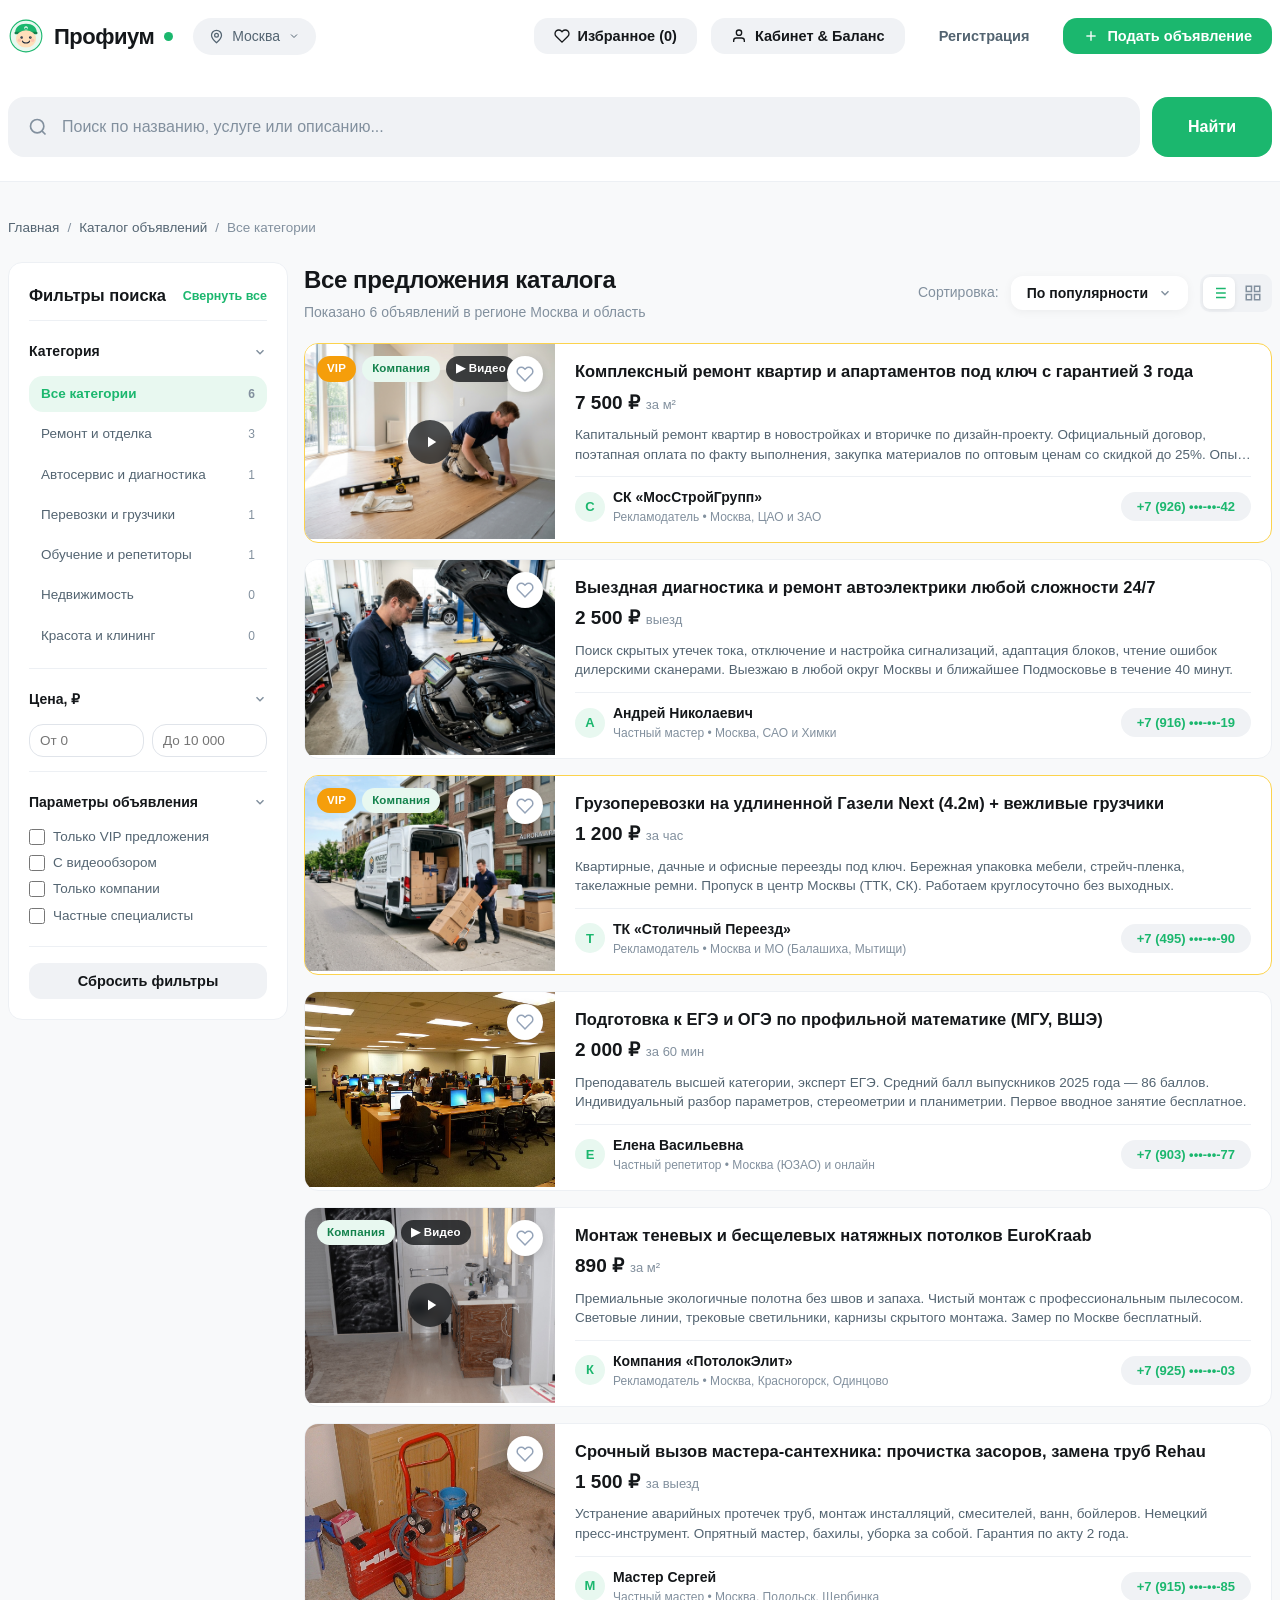
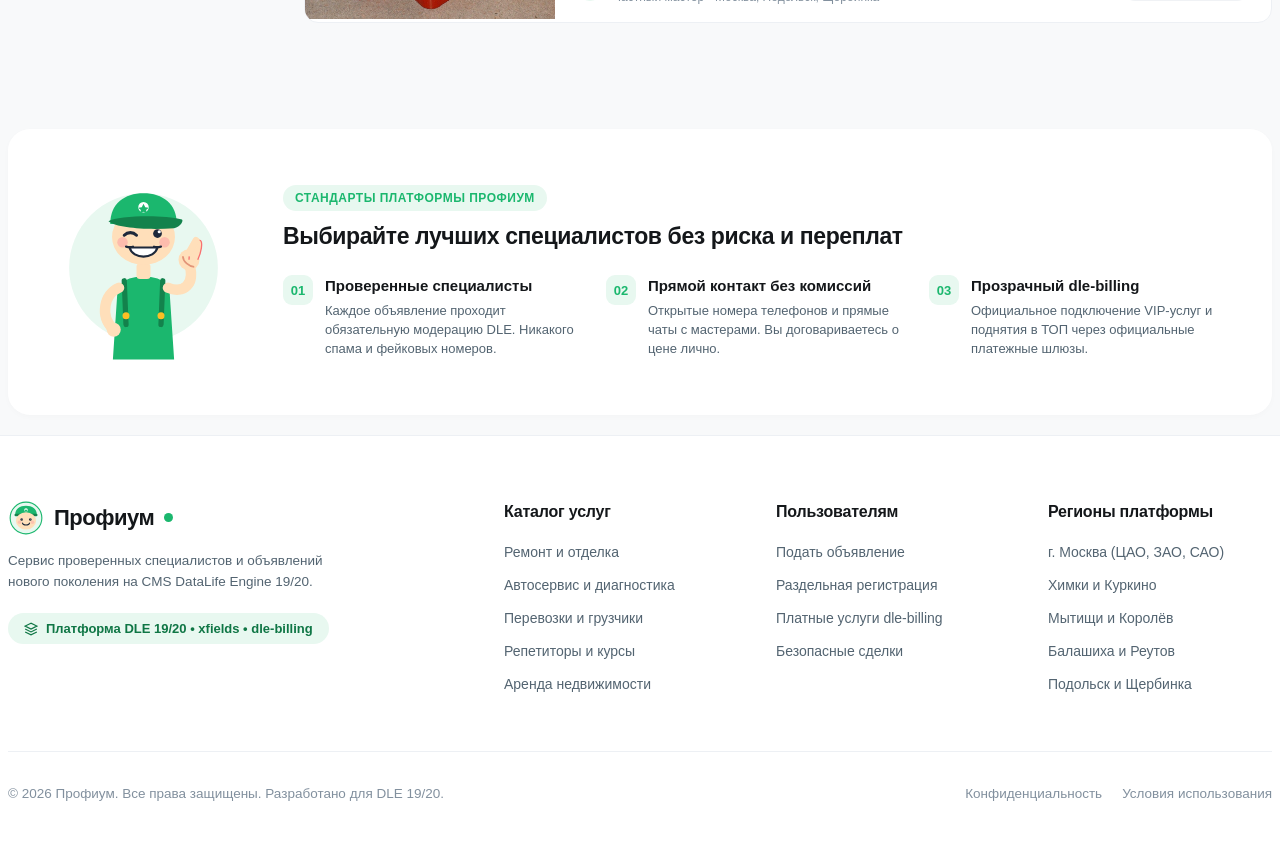
==== commit 72a5f286: "feat: refine hero mascot edge graphic, section headers row/stack, borderless feed tabs, 16px gaps, c" ====
--- a/catalog.html
+++ b/catalog.html
@@ -125,6 +125,17 @@
         <span>/</span>
         <span id="breadcrumbCurrent">Все категории</span>
       </nav>
+
+      <!-- Sticky Mobile Filter Widget Bar (Sticks right below header on mobile) -->
+      <div class="mobile-sticky-filter" id="mobileStickyFilter">
+        <button type="button" class="mobile-filter-widget-btn" onclick="openMobileFiltersModal()">
+          <div style="display: flex; align-items: center; gap: 8px;">
+            <svg width="18" height="18" viewBox="0 0 24 24" fill="none" stroke="currentColor" stroke-width="2.2"><path d="M4 21v-7M4 10V3M12 21v-9M12 8V3M20 21v-5M20 12V3M1 14h6M9 8h6M17 16h6"/></svg>
+            <span>Фильтры поиска</span>
+          </div>
+          <span class="mobile-filter-widget-tag" id="mobileFilterActiveTag">Все категории</span>
+        </button>
+      </div>
 
       <div class="catalog-layout">
         <!-- LEFT SIDEBAR: FILTERS (COLLAPSIBLE ACCORDION & STICKY) -->
@@ -253,11 +264,21 @@
                   </div>
                 </div>
               </div>
-            </div>
-          </div>
-
-          <!-- Listings container (Horizontal 1-column single cards) -->
-          <div class="catalog-listings" id="catalogListingsContainer">
+
+              <!-- View mode switcher: List vs Grid -->
+              <div class="view-switcher" id="catalogViewSwitcher" title="Переключить вид карточек">
+                <button type="button" class="view-btn active" id="viewListBtn" onclick="setCatalogViewMode('list')" title="Список (в одну колонку)">
+                  <svg width="18" height="18" viewBox="0 0 24 24" fill="none" stroke="currentColor" stroke-width="2"><line x1="8" y1="6" x2="21" y2="6"/><line x1="8" y1="12" x2="21" y2="12"/><line x1="8" y1="18" x2="21" y2="18"/><line x1="3" y1="6" x2="3.01" y2="6"/><line x1="3" y1="12" x2="3.01" y2="12"/><line x1="3" y1="18" x2="3.01" y2="18"/></svg>
+                </button>
+                <button type="button" class="view-btn" id="viewGridBtn" onclick="setCatalogViewMode('grid')" title="Сетка (в два ряда)">
+                  <svg width="18" height="18" viewBox="0 0 24 24" fill="none" stroke="currentColor" stroke-width="2"><rect x="3" y="3" width="7" height="7"/><rect x="14" y="3" width="7" height="7"/><rect x="14" y="14" width="7" height="7"/><rect x="3" y="14" width="7" height="7"/></svg>
+                </button>
+              </div>
+            </div>
+          </div>
+
+          <!-- Listings container (Supports List & Grid view modes) -->
+          <div class="catalog-listings view--list" id="catalogListingsContainer">
             <!-- Rendered via JS -->
           </div>
         </section>
@@ -595,6 +616,79 @@
     </div>
   </div>
 
+  <!-- 6. MOBILE FILTERS BOTTOM SHEET / DRAWER (STICKY WIDGET TARGET) -->
+  <div class="mobile-filters-drawer" id="mobileFiltersModal">
+    <div class="mobile-filters-drawer__backdrop" onclick="closeMobileFiltersModal()"></div>
+    <div class="mobile-filters-drawer__content">
+      <div style="display: flex; align-items: center; justify-content: space-between; margin-bottom: 20px; border-bottom: 1px solid var(--border-light); padding-bottom: 14px;">
+        <div style="font-size: 19px; font-weight: 700; color: var(--text-main);">Фильтры поиска</div>
+        <button class="modal__close" onclick="closeMobileFiltersModal()">&times;</button>
+      </div>
+      
+      <!-- Mobile Categories -->
+      <div style="margin-bottom: 20px;">
+        <div class="filter-group-title">Категория</div>
+        <div class="cat-list" id="mobileCatList">
+          <div class="cat-item active" onclick="setCatalogCategory('all', this); syncMobileFiltersUI();">
+            <span>Все категории</span>
+            <span class="cat-item__count">6</span>
+          </div>
+          <div class="cat-item" onclick="setCatalogCategory('Ремонт', this); syncMobileFiltersUI();">
+            <span>Ремонт и отделка</span>
+            <span class="cat-item__count">3</span>
+          </div>
+          <div class="cat-item" onclick="setCatalogCategory('Авто', this); syncMobileFiltersUI();">
+            <span>Автосервис и диагностика</span>
+            <span class="cat-item__count">1</span>
+          </div>
+          <div class="cat-item" onclick="setCatalogCategory('Грузоперевозки', this); syncMobileFiltersUI();">
+            <span>Перевозки и грузчики</span>
+            <span class="cat-item__count">1</span>
+          </div>
+          <div class="cat-item" onclick="setCatalogCategory('Обучение', this); syncMobileFiltersUI();">
+            <span>Обучение и репетиторы</span>
+            <span class="cat-item__count">1</span>
+          </div>
+        </div>
+      </div>
+
+      <!-- Mobile Price -->
+      <div style="margin-bottom: 20px;">
+        <div class="filter-group-title">Цена, ₽</div>
+        <div class="price-inputs">
+          <input type="number" class="price-input" id="mobilePriceMin" placeholder="От 0" oninput="syncMobilePriceToDesktop()">
+          <input type="number" class="price-input" id="mobilePriceMax" placeholder="До 10 000" oninput="syncMobilePriceToDesktop()">
+        </div>
+      </div>
+
+      <!-- Mobile Checkboxes -->
+      <div style="margin-bottom: 24px;">
+        <div class="filter-group-title">Параметры объявления</div>
+        <label class="checkbox-label">
+          <input type="checkbox" id="mobileFilterVip" onchange="syncMobileCheckboxToDesktop()">
+          <span>Только VIP предложения</span>
+        </label>
+        <label class="checkbox-label">
+          <input type="checkbox" id="mobileFilterVideo" onchange="syncMobileCheckboxToDesktop()">
+          <span>С видеообзором</span>
+        </label>
+        <label class="checkbox-label">
+          <input type="checkbox" id="mobileFilterCompany" onchange="syncMobileCheckboxToDesktop()">
+          <span>Только компании</span>
+        </label>
+        <label class="checkbox-label">
+          <input type="checkbox" id="mobileFilterPrivate" onchange="syncMobileCheckboxToDesktop()">
+          <span>Частные специалисты</span>
+        </label>
+      </div>
+
+      <div style="display: flex; gap: 10px;">
+        <button class="btn btn--outline" style="flex: 1;" onclick="resetCatalogFilters(); closeMobileFiltersModal();">Сбросить</button>
+        <button class="btn btn--primary" style="flex: 2;" onclick="closeMobileFiltersModal()">Показать результаты</button>
+      </div>
+    </div>
+  </div>
+
   <!-- Toast -->
   <div class="toast-container" id="toastContainer"></div>
 
--- a/css/style.css
+++ b/css/style.css
@@ -343,7 +343,7 @@
 }
 
 /* ==========================================================================
-   HERO / SEARCH SECTION (WITH MASCOT & COMFORTABLE TOP SPACING)
+   HERO / SEARCH SECTION (CENTERED CONTENT & MASCOT AT RIGHT SCREEN EDGE)
    ========================================================================== */
 .hero {
   background-color: var(--bg-surface);
@@ -353,49 +353,55 @@
   overflow: hidden;
 }
 
+/* Mascot as background graphic pinned directly against the right screen edge */
+.hero__mascot-edge {
+  position: absolute;
+  right: 0;
+  bottom: 0;
+  width: 400px;
+  height: 380px;
+  z-index: 1; /* Graphic behind content */
+  pointer-events: none;
+  display: flex;
+  align-items: flex-end;
+  justify-content: flex-end;
+}
+
+.hero__mascot-img {
+  width: 100%;
+  height: 100%;
+  object-fit: contain;
+  object-position: right bottom;
+  transform-origin: right bottom;
+  transition: transform var(--transition-normal);
+}
+
+.hero:hover .hero__mascot-edge .hero__mascot-img {
+  transform: scale(1.02);
+}
+
 .hero__container {
   position: relative;
+  z-index: 5; /* Content in front of mascot */
 }
 
 .hero__content {
   position: relative;
-  z-index: 5;
-  max-width: 860px;
+  max-width: 960px;
+  margin: 0 auto; /* Centered block as requested */
 }
 
 .hero__headline {
   font-size: 38px;
   font-weight: 700;
   letter-spacing: -0.8px;
-  margin-bottom: 32px;
-  color: var(--text-main);
-  max-width: 640px; /* Ample space on the right for mascot */
+  margin-bottom: 30px;
+  color: var(--text-main);
+  max-width: 720px;
 }
 
 .hero__headline span {
   color: var(--primary);
-}
-
-/* Mascot Peeking from right edge behind search with magnifying glass */
-.hero__mascot-wrap {
-  position: absolute;
-  right: 15px;
-  bottom: 22px;
-  width: 340px;
-  height: 275px;
-  z-index: 3; /* Behind search-wrapper (z-index 6) */
-  pointer-events: none;
-  transition: transform var(--transition-normal);
-}
-
-.hero__mascot-img {
-  width: 100%;
-  height: 100%;
-  object-fit: contain;
-}
-
-.hero__container:hover .hero__mascot-wrap {
-  transform: translateY(-4px) scale(1.02);
 }
 
 /* 2 Separate containers: Input box + Standalone Search button */
@@ -498,39 +504,38 @@
 }
 
 /* ==========================================================================
-   SPACIOUS SECTIONS & DISTINCT HIERARCHICAL HEADERS
+   SECTIONS & CLEAN ROW HEADERS (IN A ROW ON DESKTOP, STACKED ON MOBILE)
    ========================================================================== */
 .section {
   padding: 56px 0;
 }
 
-/* 3-Row Clean Hierarchy Header */
-.section__header-col {
-  display: flex;
-  flex-direction: column;
-  align-items: flex-start;
+/* Desktop: Title & counter on left, full catalog link on right boundary */
+.section__header {
+  display: flex;
+  align-items: baseline;
+  justify-content: space-between;
   margin-bottom: 24px;
 }
 
+.section__title-group {
+  display: flex;
+  align-items: baseline;
+  gap: 16px;
+}
+
 .section__title {
-  font-size: 32px;
+  font-size: 28px;
   font-weight: 700;
   letter-spacing: -0.6px;
   color: var(--text-main);
   line-height: 1.2;
-  margin-bottom: 6px;
-}
-
-.section__subtitle {
+}
+
+.section__counter {
   font-size: 15px;
   color: var(--text-muted);
   font-weight: 500;
-  margin-bottom: 12px;
-}
-
-.section__action-row {
-  margin-top: 2px;
-  margin-bottom: 8px;
 }
 
 .section__link {
@@ -548,12 +553,12 @@
 }
 
 /* ==========================================================================
-   BENTO CATEGORIES (CLEAN BORDERLESS PASTELS, NO DIRTY SHADOWS)
+   BENTO CATEGORIES (CLEAN BORDERLESS PASTELS, NO DIRTY SHADOWS, 16PX GAP)
    ========================================================================== */
 .bento-grid {
   display: grid;
   grid-template-columns: repeat(3, 1fr);
-  gap: 8px; /* Clean crisp spacing */
+  gap: 16px; /* 16px card spacing as requested */
 }
 
 .bento-card {
@@ -647,18 +652,19 @@
 }
 
 /* ==========================================================================
-   FEED / LISTINGS (BENTO GRID TABS & 4PX CRISP CARD GAP, NO SHADOWS)
+   FEED / LISTINGS (BORDERLESS TABS & 16PX CARD GAP, NO SHADOWS)
    ========================================================================== */
 .feed-tabs-bento {
   display: grid;
   grid-template-columns: repeat(5, 1fr);
-  gap: 6px;
+  gap: 8px;
   margin-bottom: 24px;
 }
 
+/* Borderless Tabs (No borders default or active as requested!) */
 .feed-bento-tab {
-  background-color: var(--bg-surface);
-  border: 1px solid var(--border-light);
+  background-color: var(--bg-subtle);
+  border: none !important;
   border-radius: var(--radius-md);
   padding: 12px 14px;
   display: flex;
@@ -668,23 +674,23 @@
   text-align: left;
   transition: all var(--transition-fast);
   box-shadow: none;
+  outline: none;
 }
 
 .feed-bento-tab:hover {
-  background-color: var(--bg-subtle);
-  border-color: #cbd5e1;
+  background-color: var(--bg-subtle-hover);
 }
 
 .feed-bento-tab.active {
   background-color: var(--primary-soft);
-  border-color: var(--primary);
+  border: none !important;
 }
 
 .feed-bento-tab__icon {
   width: 36px;
   height: 36px;
   border-radius: 9px;
-  background-color: var(--bg-subtle);
+  background-color: rgba(255, 255, 255, 0.7);
   color: var(--text-secondary);
   display: flex;
   align-items: center;
@@ -718,10 +724,10 @@
   color: var(--text-muted);
 }
 
-/* Distinct pastel highlights when tab is active */
+/* Distinct pastel highlights without borders */
 .feed-bento-tab--vip.active {
   background-color: #fef3c7;
-  border-color: #f59e0b;
+  border: none !important;
 }
 .feed-bento-tab--vip.active .feed-bento-tab__icon {
   background-color: #f59e0b;
@@ -730,7 +736,7 @@
 
 .feed-bento-tab--video.active {
   background-color: #dbeafe;
-  border-color: #2563eb;
+  border: none !important;
 }
 .feed-bento-tab--video.active .feed-bento-tab__icon {
   background-color: #2563eb;
@@ -739,7 +745,7 @@
 
 .feed-bento-tab--adv.active {
   background-color: #dcfce7;
-  border-color: #16a34a;
+  border: none !important;
 }
 .feed-bento-tab--adv.active .feed-bento-tab__icon {
   background-color: #16a34a;
@@ -748,7 +754,7 @@
 
 .feed-bento-tab--private.active {
   background-color: #ffedd5;
-  border-color: #d97706;
+  border: none !important;
 }
 .feed-bento-tab--private.active .feed-bento-tab__icon {
   background-color: #d97706;
@@ -758,7 +764,7 @@
 .listings-grid {
   display: grid;
   grid-template-columns: repeat(3, 1fr);
-  gap: 4px; /* 4px gap between cards as requested */
+  gap: 16px; /* 16px gap between cards as requested */
 }
 
 /* Card without shadows - clean, crisp minimal border */
@@ -1419,6 +1425,15 @@
   }
 }
 
+/* Mobile Sticky Filter Widget */
+.mobile-sticky-filter {
+  display: none;
+}
+
+.mobile-filters-drawer {
+  display: none;
+}
+
 @media (max-width: 900px) {
   .header__right {
     display: none; /* Hide desktop action buttons to prevent overflow */
@@ -1429,17 +1444,18 @@
   .feed-tabs-bento {
     grid-template-columns: repeat(3, 1fr);
   }
-  .hero__mascot-wrap {
-    width: 190px;
-    height: 160px;
-    bottom: 35px;
-    right: -10px;
+  .hero__mascot-edge {
+    width: 260px;
+    height: 260px;
   }
 }
 
 @media (max-width: 768px) {
   .hero {
     padding: 38px 0 32px;
+  }
+  .hero__content {
+    max-width: 100%;
   }
   .hero__headline {
     font-size: 24px;
@@ -1448,13 +1464,12 @@
     margin-bottom: 18px;
     max-width: 230px; /* Leaves clear space for mascot on the right */
   }
-  .hero__mascot-wrap {
-    width: 135px;
-    height: 115px;
-    bottom: auto;
-    top: -4px;
-    right: -10px;
-    opacity: 1;
+  .hero__mascot-edge {
+    width: 140px;
+    height: 140px;
+    bottom: 0;
+    right: 0;
+    opacity: 0.92;
   }
   .search-wrapper {
     flex-direction: column;
@@ -1498,21 +1513,41 @@
     animation: fadeInDown 0.2s ease;
   }
 
+  /* Section headers collapse on mobile */
+  .section__header {
+    flex-direction: column;
+    align-items: flex-start;
+    gap: 6px;
+    margin-bottom: 20px;
+  }
+  .section__title-group {
+    flex-direction: column;
+    align-items: flex-start;
+    gap: 4px;
+  }
+  .section__counter {
+    margin-bottom: 2px;
+  }
+  .section__link {
+    margin-top: 4px;
+  }
+
   .feed-tabs-bento {
     grid-template-columns: repeat(2, 1fr);
-    gap: 4px;
+    gap: 6px;
   }
   .feed-bento-tab {
     padding: 10px 12px;
   }
   .bento-grid {
     grid-template-columns: 1fr;
-    gap: 6px;
-  }
-  .listings-grid {
+    gap: 16px; /* 16px gap on mobile */
+  }
+  .listings-grid, .catalog-listings {
     grid-template-columns: 1fr;
-    gap: 4px;
-  }
+    gap: 16px !important; /* 16px gap on mobile */
+  }
+
   .catalog-layout {
     grid-template-columns: 1fr;
   }
@@ -1521,22 +1556,122 @@
     align-items: flex-start;
     gap: 12px;
   }
-  .sidebar-card, .sidebar-card--sticky {
-    position: static !important;
-    max-height: none !important;
-    margin-bottom: 20px;
-  }
+  .view-switcher {
+    display: none; /* Hide view switcher on mobile, always single-column cards */
+  }
+
+  /* Hide static sidebar on mobile: use sticky floating filter bar instead */
+  aside.sidebar-card {
+    display: none !important;
+  }
+
+  /* Sticky Mobile Filter Widget Bar */
+  .mobile-sticky-filter {
+    display: block;
+    position: sticky;
+    top: 72px; /* Sticks right below sticky header */
+    z-index: 85;
+    margin-bottom: 16px;
+    padding: 6px 0;
+    background: rgba(248, 249, 250, 0.95);
+    backdrop-filter: blur(8px);
+  }
+
+  .mobile-filter-widget-btn {
+    width: 100%;
+    display: flex;
+    align-items: center;
+    justify-content: space-between;
+    padding: 12px 18px;
+    background: #ffffff;
+    border-radius: 14px;
+    border: 1px solid var(--border-light);
+    box-shadow: 0 4px 14px rgba(0, 0, 0, 0.05);
+    font-size: 14.5px;
+    font-weight: 600;
+    color: var(--text-main);
+    cursor: pointer;
+  }
+
+  .mobile-filter-widget-tag {
+    font-size: 12.5px;
+    padding: 4px 10px;
+    background: var(--primary-soft);
+    color: var(--primary);
+    border-radius: var(--radius-pill);
+    font-weight: 600;
+  }
+
+  /* Mobile Filters Bottom Drawer / Sheet */
+  .mobile-filters-drawer {
+    display: flex;
+    position: fixed;
+    top: 0;
+    left: 0;
+    right: 0;
+    bottom: 0;
+    z-index: 1001;
+    flex-direction: column;
+    justify-content: flex-end;
+    opacity: 0;
+    pointer-events: none;
+    transition: opacity var(--transition-normal);
+  }
+  .mobile-filters-drawer.active {
+    opacity: 1;
+    pointer-events: auto;
+  }
+  .mobile-filters-drawer__backdrop {
+    position: absolute;
+    inset: 0;
+    background: rgba(18, 22, 28, 0.45);
+    backdrop-filter: blur(4px);
+  }
+  .mobile-filters-drawer__content {
+    position: relative;
+    background: #ffffff;
+    border-radius: 20px 20px 0 0;
+    max-height: 85vh;
+    overflow-y: auto;
+    padding: 22px 20px 32px;
+    transform: translateY(100%);
+    transition: transform var(--transition-normal);
+  }
+  .mobile-filters-drawer.active .mobile-filters-drawer__content {
+    transform: translateY(0);
+  }
+
+  /* View switcher hidden on mobile (desktop only feature) */
+  .view-switcher {
+    display: none !important;
+  }
+
+  /* Mobile Catalog: strictly single-column list of full-width vertical cards */
+  .catalog-listings,
+  .catalog-listings.view--grid,
+  .catalog-listings.view--list {
+    display: flex !important;
+    flex-direction: column !important;
+    gap: 16px !important;
+    width: 100% !important;
+  }
+
+  /* Mobile Horizontal Ad Card: Full 100% width, photo stretches 100% of width */
   .ad-card-horizontal {
-    flex-direction: column;
+    flex-direction: column !important;
+    width: 100% !important;
   }
   .ad-card-horizontal__media {
-    width: 100%;
-    min-width: 100%;
-    height: 180px;
+    width: 100% !important;
+    min-width: 100% !important;
+    height: 210px !important;
+    position: relative !important;
   }
   .ad-card-horizontal__body {
-    padding: 14px 16px;
-  }
+    padding: 16px !important;
+    width: 100% !important;
+  }
+
   .header__geo {
     display: none;
   }
@@ -1645,34 +1780,31 @@
 }
 
 /* ==========================================================================
-   FAVORITES / BOOKMARKS BUTTON
+   FAVORITES / BOOKMARKS BUTTON (WHITE CIRCLE BADGE OVER PHOTO)
    ========================================================================== */
 .btn-favorite {
   position: absolute;
-  top: 14px;
-  right: 14px;
+  top: 12px;
+  right: 12px;
   width: 36px;
   height: 36px;
   border-radius: 50%;
-  background-color: rgba(255, 255, 255, 0.9);
+  background-color: #ffffff;
   color: #94a3b8;
   display: flex;
   align-items: center;
   justify-content: center;
-  backdrop-filter: blur(4px);
+  box-shadow: 0 2px 8px rgba(0, 0, 0, 0.15);
   transition: all var(--transition-fast);
-  z-index: 4;
-}
-
-.btn-favorite:hover {
-  transform: scale(1.1);
+  z-index: 5;
+  border: none;
+  cursor: pointer;
+}
+
+.btn-favorite:hover, .btn-favorite.active {
+  transform: scale(1.08);
   color: #ef4444;
-  background-color: #fff;
-}
-
-.btn-favorite.active {
-  color: #ef4444;
-  background-color: #fff;
+  background-color: #ffffff;
 }
 
 /* ==========================================================================
@@ -1877,17 +2009,81 @@
 .catalog-sort {
   display: flex;
   align-items: center;
-  gap: 8px;
+  gap: 12px;
   font-size: 13.5px;
 }
 
+/* Catalog View Mode Switcher (List vs Grid) */
+.view-switcher {
+  display: flex;
+  align-items: center;
+  background: var(--bg-subtle);
+  border-radius: 10px;
+  padding: 3px;
+  gap: 2px;
+}
+
+.view-btn {
+  width: 32px;
+  height: 32px;
+  border-radius: 7px;
+  display: flex;
+  align-items: center;
+  justify-content: center;
+  color: var(--text-muted);
+  background: transparent;
+  border: none;
+  cursor: pointer;
+  transition: all var(--transition-fast);
+}
+
+.view-btn:hover {
+  color: var(--text-main);
+}
+
+.view-btn.active {
+  background: #ffffff;
+  color: var(--primary);
+  box-shadow: 0 1px 4px rgba(0, 0, 0, 0.08);
+}
+
 /* ==========================================================================
-   HORIZONTAL AD CARDS IN CATALOG (ONE BENEATH ANOTHER, 4PX GAP)
+   HORIZONTAL AD CARDS IN CATALOG (16PX GAP, LIST & GRID MODES)
    ========================================================================== */
 .catalog-listings {
   display: flex;
   flex-direction: column;
-  gap: 4px; /* 4px gap as requested */
+  gap: 16px; /* 16px card spacing */
+}
+
+/* Grid view mode in catalog */
+.catalog-listings.view--grid {
+  display: grid;
+  grid-template-columns: repeat(2, 1fr);
+  gap: 16px;
+}
+.catalog-listings.view--grid .ad-card-horizontal {
+  flex-direction: column;
+}
+.catalog-listings.view--grid .ad-card-horizontal__media {
+  width: 100%;
+  min-width: 100%;
+  height: 200px;
+}
+
+/* List view mode in catalog (Single column horizontal cards) */
+.catalog-listings.view--list {
+  display: flex;
+  flex-direction: column;
+  gap: 16px;
+}
+.catalog-listings.view--list .ad-card-horizontal {
+  flex-direction: row;
+}
+.catalog-listings.view--list .ad-card-horizontal__media {
+  width: 250px;
+  min-width: 250px;
+  height: 195px;
 }
 
 .ad-card-horizontal {
@@ -1933,8 +2129,8 @@
 
 .ad-card-horizontal__badges {
   position: absolute;
-  top: 10px;
-  left: 10px;
+  top: 12px;
+  left: 12px;
   display: flex;
   flex-wrap: wrap;
   gap: 6px;
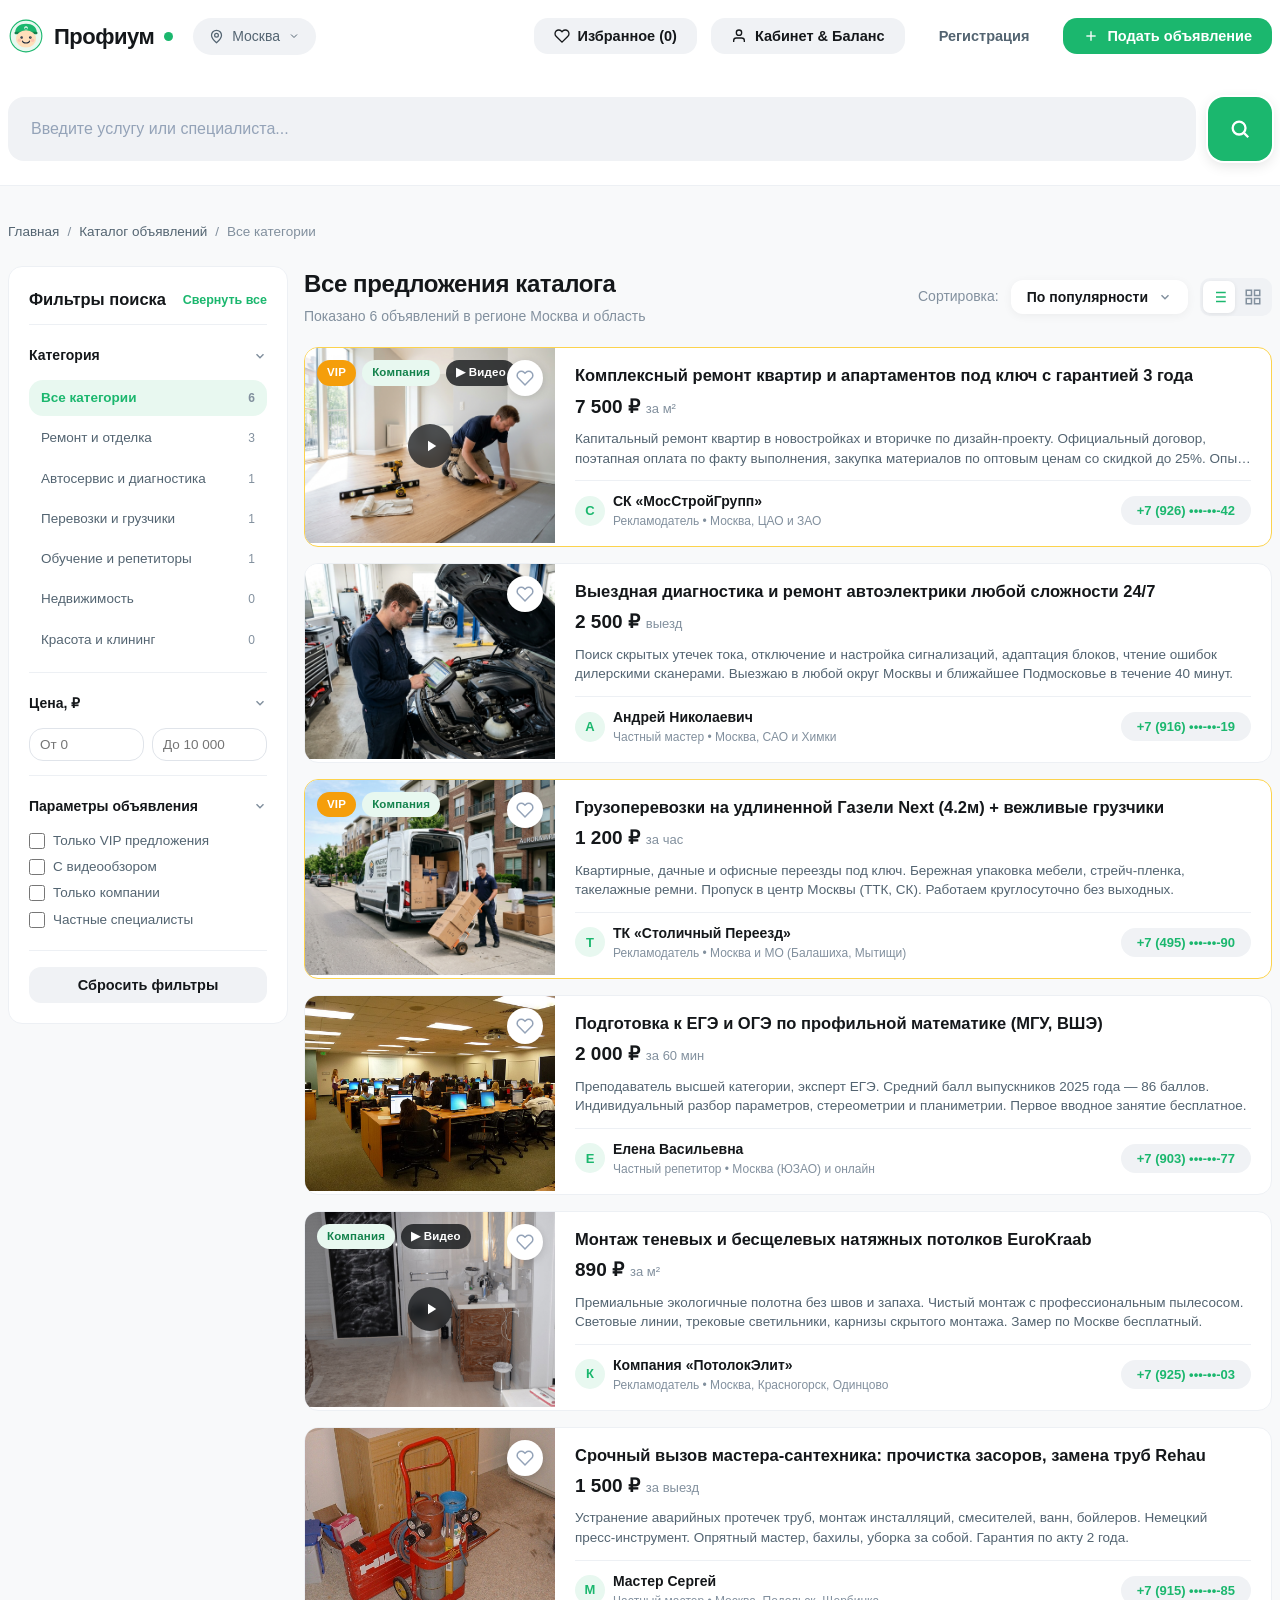
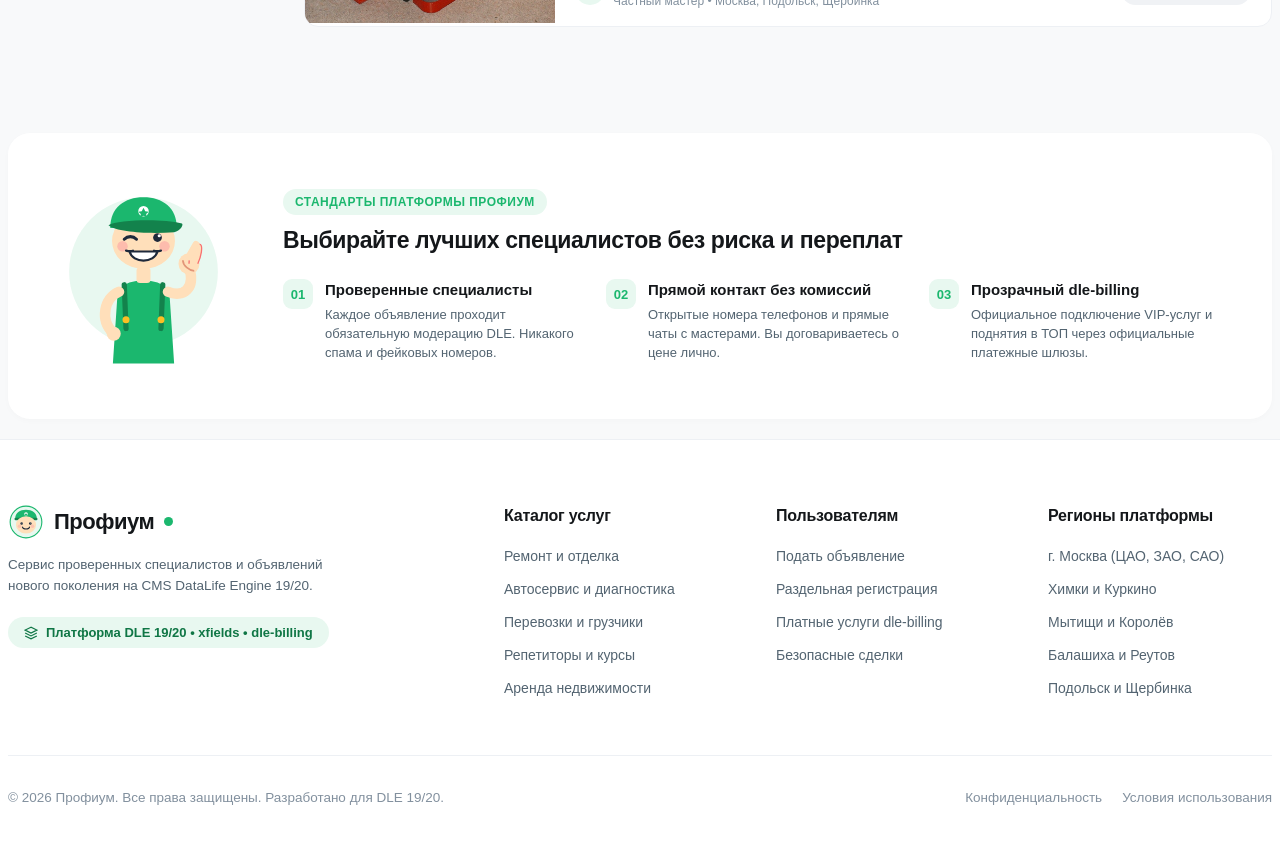
==== commit 2325b040: "feat: redesign search to 1-row with thick plate and square green lens button, fix mascot anatomy and" ====
--- a/catalog.html
+++ b/catalog.html
@@ -104,12 +104,11 @@
     <div class="container">
       <div class="search-wrapper">
         <div class="search-input-box">
-          <div class="search-input-box__icon">
-            <svg width="20" height="20" viewBox="0 0 24 24" fill="none" stroke="currentColor" stroke-width="2"><circle cx="11" cy="11" r="8"/><line x1="21" y1="21" x2="16.65" y2="16.65"/></svg>
-          </div>
-          <input type="text" class="search-input-box__input" id="catalogSearchInput" placeholder="Поиск по названию, услуге или описанию...">
-        </div>
-        <button class="btn btn--search-standalone" id="catalogSearchBtn" onclick="executeCatalogSearch()">Найти</button>
+          <input type="text" class="search-input-box__input" id="catalogSearchInput" placeholder="Введите услугу или специалиста..." autocomplete="off">
+        </div>
+        <button class="btn btn--search-standalone" id="catalogSearchBtn" onclick="executeCatalogSearch()" title="Найти" aria-label="Найти">
+          <svg width="22" height="22" viewBox="0 0 24 24" fill="none" stroke="currentColor" stroke-width="2.5"><circle cx="11" cy="11" r="7"/><line x1="21" y1="21" x2="16.5" y2="16.5"/></svg>
+        </button>
       </div>
     </div>
   </section>
--- a/css/style.css
+++ b/css/style.css
@@ -347,7 +347,7 @@
    ========================================================================== */
 .hero {
   background-color: var(--bg-surface);
-  padding: 84px 0 54px; /* Generous top breathing room from header */
+  padding: 80px 0 54px; /* Generous top breathing room from header */
   border-bottom: 1px solid var(--border-light);
   position: relative;
   overflow: hidden;
@@ -356,10 +356,10 @@
 /* Mascot as background graphic pinned directly against the right screen edge */
 .hero__mascot-edge {
   position: absolute;
-  right: 0;
+  right: -25px;
   bottom: 0;
-  width: 400px;
-  height: 380px;
+  width: 550px;
+  height: 420px;
   z-index: 1; /* Graphic behind content */
   pointer-events: none;
   display: flex;
@@ -392,82 +392,88 @@
 }
 
 .hero__headline {
-  font-size: 38px;
+  font-size: 52px;
   font-weight: 700;
-  letter-spacing: -0.8px;
-  margin-bottom: 30px;
-  color: var(--text-main);
-  max-width: 720px;
+  letter-spacing: -1.2px;
+  line-height: 1.15;
+  margin-bottom: 32px;
+  color: var(--text-main);
+  max-width: 100%; /* Spans full width of container */
 }
 
 .hero__headline span {
   color: var(--primary);
 }
 
-/* 2 Separate containers: Input box + Standalone Search button */
+/* 2 Separate containers: Input box + Standalone Search button in 1 ROW */
 .search-wrapper {
   display: flex;
   align-items: center;
   gap: 12px;
   position: relative;
   z-index: 6;
+  width: 100%;
 }
 
 .search-input-box {
   flex: 1;
+  min-width: 0;
   display: flex;
   align-items: center;
   background-color: var(--bg-subtle); /* Container 1: Grey filled input */
   border-radius: 16px;
-  padding: 0 20px;
-  height: 60px;
-  transition: background-color var(--transition-fast), box-shadow var(--transition-fast);
+  padding: 0 22px;
+  height: 64px; /* Thick, comfortable height */
+  border: 1px solid transparent;
+  transition: background-color var(--transition-fast), border-color var(--transition-fast), box-shadow var(--transition-fast);
 }
 
 .search-input-box:focus-within {
   background-color: #fff;
-  box-shadow: 0 0 0 2.5px var(--primary);
-}
-
-.search-input-box__icon {
-  color: var(--text-muted);
-  margin-right: 14px;
-  display: flex;
-  align-items: center;
+  border-color: var(--primary);
+  box-shadow: 0 0 0 3px rgba(27, 183, 110, 0.18);
 }
 
 .search-input-box__input {
-  flex: 1;
+  width: 100%;
+  height: 100%;
   border: none;
   background: transparent;
   outline: none;
   font-size: 16px;
-  color: var(--text-main);
+  font-weight: 500;
+  color: var(--text-main);
+  padding: 0;
 }
 
 .search-input-box__input::placeholder {
-  color: var(--text-muted);
-}
-
-/* Container 2: Standalone Search button */
+  color: #94a3b8;
+  font-weight: 400;
+}
+
+/* Container 2: Green square button with magnifying glass */
 .btn--search-standalone {
-  height: 60px;
-  padding: 0 36px;
+  width: 64px;
+  height: 64px;
+  padding: 0;
   background-color: var(--primary);
-  color: #fff;
-  font-size: 16px;
-  font-weight: 600;
+  color: #ffffff;
   border-radius: 16px;
   display: inline-flex;
   align-items: center;
   justify-content: center;
-  transition: background-color var(--transition-fast), transform var(--transition-fast);
+  box-shadow: 0 0 0 2px #ffffff, 0 4px 14px rgba(0, 0, 0, 0.12);
+  transition: background-color var(--transition-fast), transform var(--transition-fast), box-shadow var(--transition-fast);
   cursor: pointer;
   flex-shrink: 0;
+  border: none;
 }
 
 .btn--search-standalone:hover {
   background-color: var(--primary-hover);
+  transform: translateY(-1px);
+  box-shadow: 0 0 0 2px #ffffff, 0 6px 18px rgba(0, 0, 0, 0.16);
+}
   transform: translateY(-1px);
 }
 
@@ -1458,30 +1464,33 @@
     max-width: 100%;
   }
   .hero__headline {
-    font-size: 24px;
-    letter-spacing: -0.4px;
-    line-height: 1.25;
-    margin-bottom: 18px;
-    max-width: 230px; /* Leaves clear space for mascot on the right */
+    font-size: 28px;
+    letter-spacing: -0.6px;
+    line-height: 1.2;
+    margin-bottom: 22px;
+    max-width: 100%; /* Spans across full width of screen as requested */
   }
   .hero__mascot-edge {
-    width: 140px;
-    height: 140px;
+    width: 220px;
+    height: 180px;
     bottom: 0;
     right: 0;
-    opacity: 0.92;
-  }
+    opacity: 0.95;
+  }
+  /* In 1 single row on mobile: thick gray input plate + square green search button */
   .search-wrapper {
-    flex-direction: column;
-    align-items: stretch;
+    flex-direction: row;
+    align-items: center;
     gap: 8px;
     width: 100%;
     position: relative;
     z-index: 10;
   }
   .search-input-box {
-    width: 100%;
-    height: 52px;
+    flex: 1;
+    min-width: 0;
+    width: auto;
+    height: 56px; /* Thick, comfortable touch target */
     padding: 0 16px;
     border-radius: 14px;
   }
@@ -1489,11 +1498,12 @@
     font-size: 14.5px;
   }
   .btn--search-standalone {
-    width: 100%;
-    height: 48px;
-    font-size: 15px;
+    width: 56px;
+    height: 56px;
     border-radius: 14px;
-    padding: 0 20px;
+    padding: 0;
+    flex-shrink: 0;
+    box-shadow: 0 0 0 2px #ffffff, 0 3px 10px rgba(0, 0, 0, 0.1);
   }
   
   /* Mobile Popular Queries: collapsed by default, cleanly expands when search input is focused */
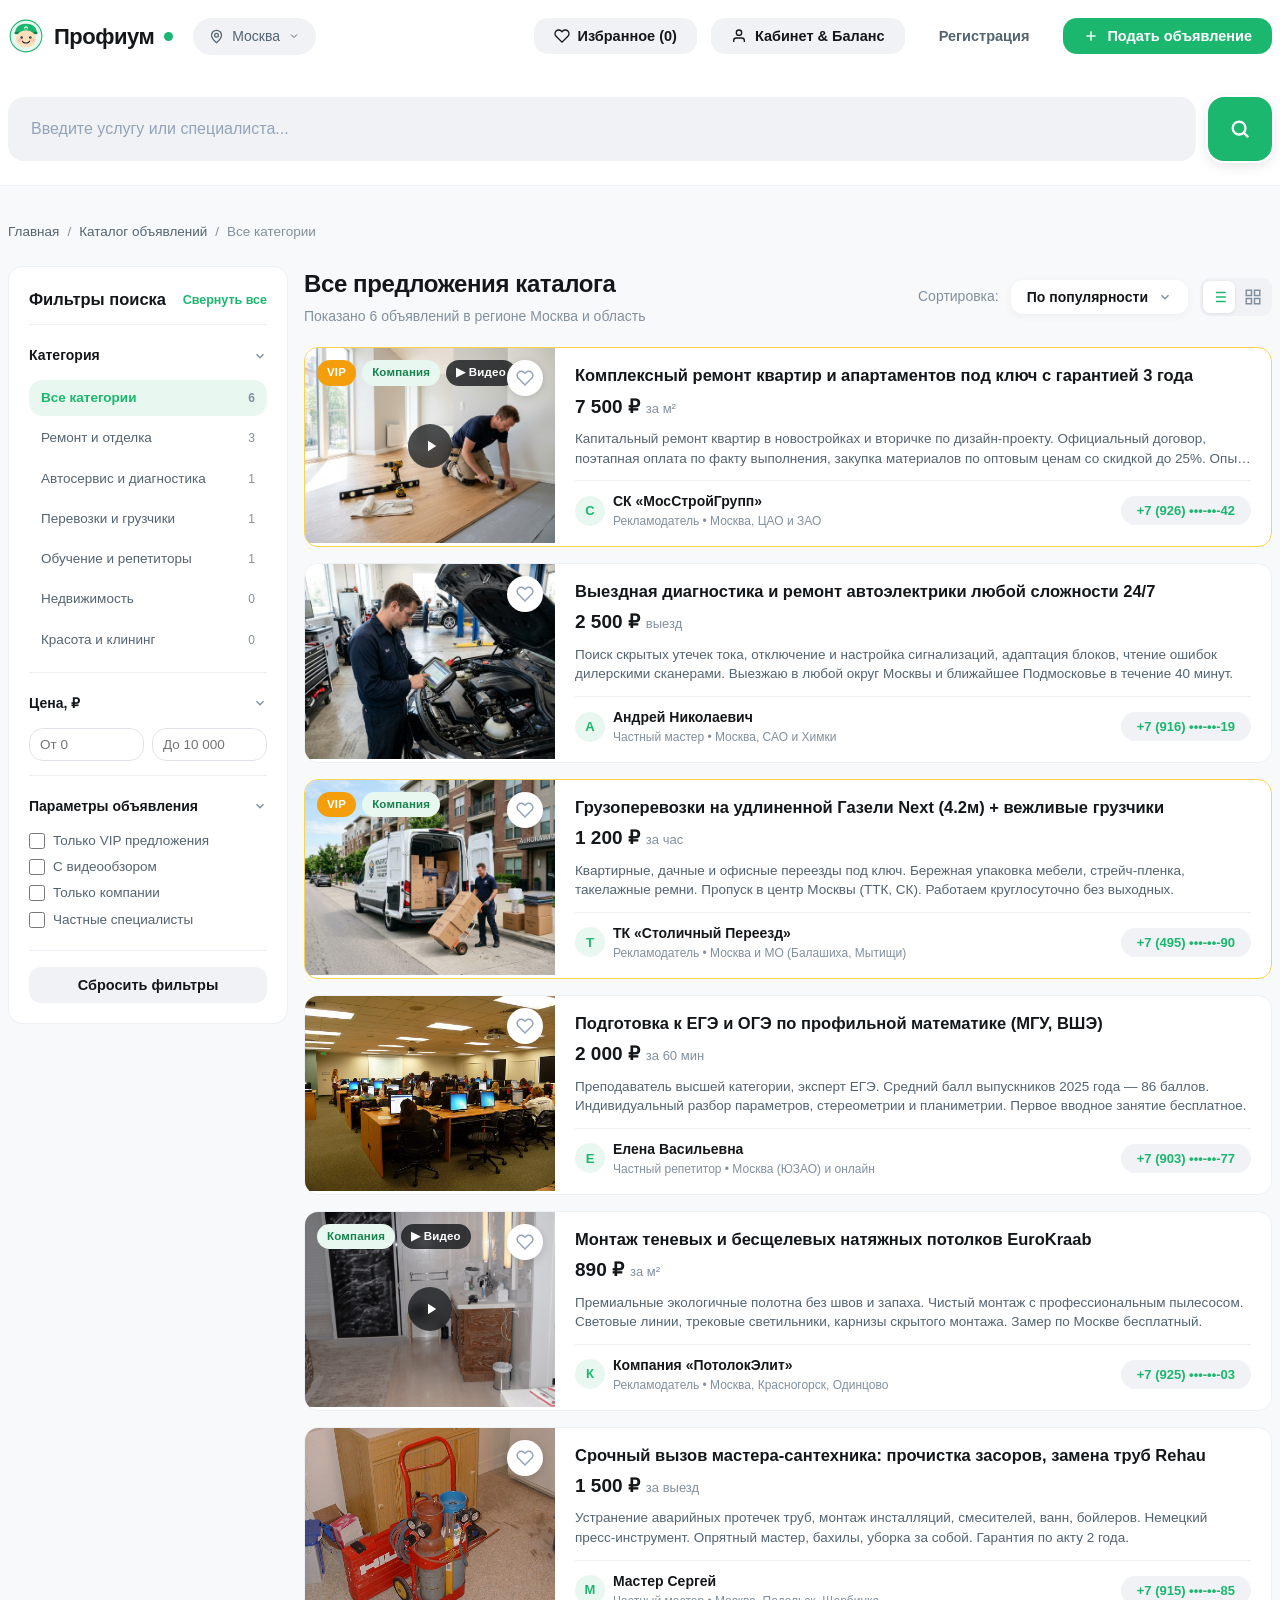
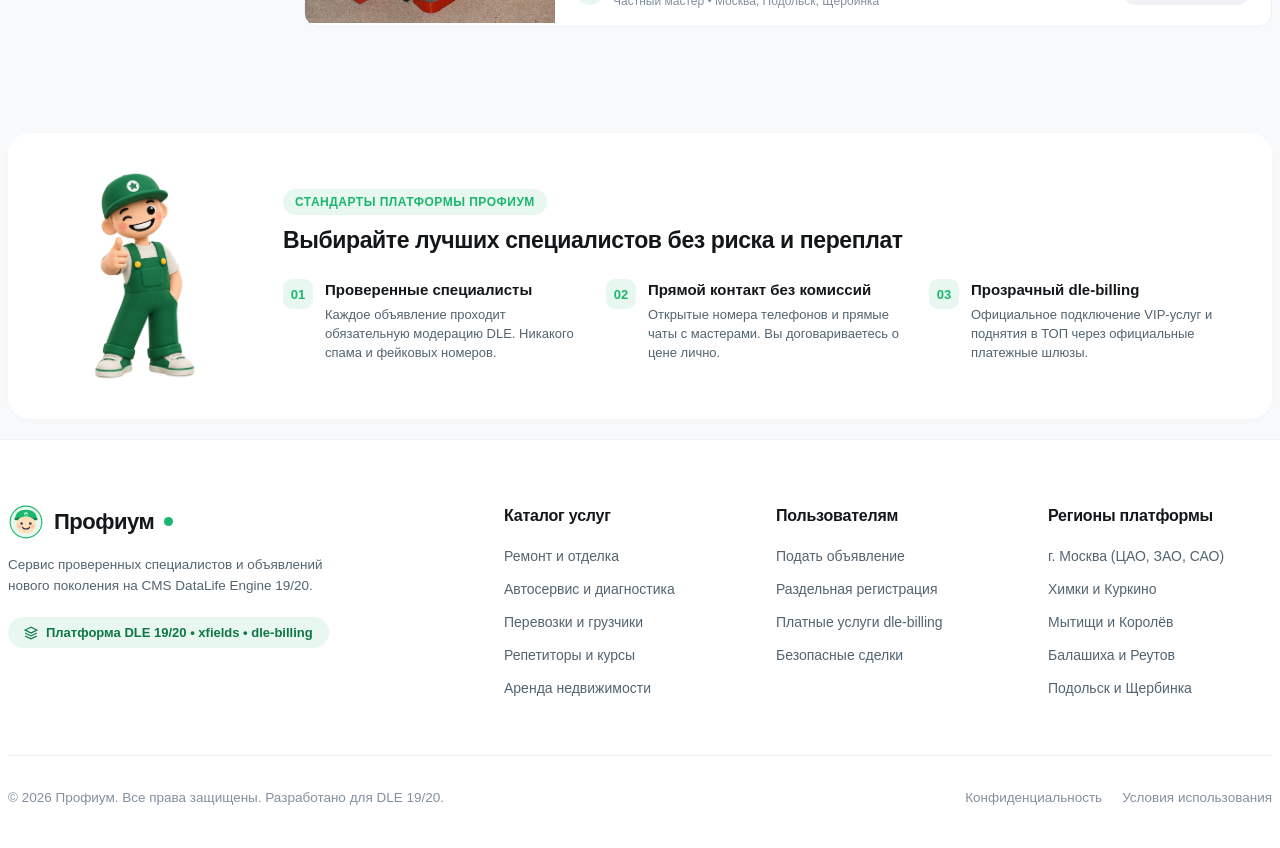
==== commit 2f894935: "feat: integrate 3 new 3D mascots (hero peeking, platform standards thumbs up, empty state sad), make" ====
--- a/catalog.html
+++ b/catalog.html
@@ -289,7 +289,7 @@
   <section class="container" style="margin-top: 50px; margin-bottom: 20px;">
     <div class="vault-banner">
       <div class="vault-banner__character">
-        <img src="images/branding/mascot_thumbs_up.svg" alt="Профиум рекомендует!" class="vault-banner__img">
+        <img src="images/branding/mascot_platform_standards.png" alt="Профиум рекомендует!" class="vault-banner__img">
       </div>
       <div class="vault-banner__content">
         <div class="vault-banner__tag">Стандарты платформы Профиум</div>
--- a/css/style.css
+++ b/css/style.css
@@ -347,19 +347,26 @@
    ========================================================================== */
 .hero {
   background-color: var(--bg-surface);
-  padding: 80px 0 54px; /* Generous top breathing room from header */
+  min-height: calc(100vh - 76px);
+  min-height: calc(100svh - 76px);
+  display: flex;
+  align-items: center;
+  justify-content: center;
+  padding: 60px 0; /* Ample top and bottom breathing room */
   border-bottom: 1px solid var(--border-light);
   position: relative;
   overflow: hidden;
-}
-
-/* Mascot as background graphic pinned directly against the right screen edge */
+  box-sizing: border-box;
+}
+
+/* 3D Mascot as background graphic pinned directly against the right screen edge */
 .hero__mascot-edge {
   position: absolute;
-  right: -25px;
+  right: 0;
   bottom: 0;
-  width: 550px;
-  height: 420px;
+  width: 520px;
+  height: 640px;
+  max-height: 90%;
   z-index: 1; /* Graphic behind content */
   pointer-events: none;
   display: flex;
@@ -383,20 +390,22 @@
 .hero__container {
   position: relative;
   z-index: 5; /* Content in front of mascot */
+  width: 100%;
 }
 
 .hero__content {
   position: relative;
   max-width: 960px;
   margin: 0 auto; /* Centered block as requested */
+  width: 100%;
 }
 
 .hero__headline {
-  font-size: 52px;
+  font-size: 54px;
   font-weight: 700;
   letter-spacing: -1.2px;
   line-height: 1.15;
-  margin-bottom: 32px;
+  margin-bottom: 34px;
   color: var(--text-main);
   max-width: 100%; /* Spans full width of container */
 }
@@ -405,13 +414,18 @@
   color: var(--primary);
 }
 
+.hero__search-group {
+  position: relative;
+  width: 100%;
+  z-index: 6;
+}
+
 /* 2 Separate containers: Input box + Standalone Search button in 1 ROW */
 .search-wrapper {
   display: flex;
   align-items: center;
   gap: 12px;
   position: relative;
-  z-index: 6;
   width: 100%;
 }
 
@@ -474,38 +488,47 @@
   transform: translateY(-1px);
   box-shadow: 0 0 0 2px #ffffff, 0 6px 18px rgba(0, 0, 0, 0.16);
 }
-  transform: translateY(-1px);
-}
-
+
+/* Popular queries: pushed noticeably lower down, NO grey borders or pills! */
 .search-tags {
   display: flex;
   align-items: center;
   flex-wrap: wrap;
-  gap: 8px;
-  margin-top: 22px;
+  gap: 10px;
+  margin-top: 36px; /* Clearly separated from search bar */
   position: relative;
   z-index: 6;
+  max-width: 680px;
+}
 }
 
 .search-tags__title {
-  font-size: 13.5px;
+  font-size: 14px;
+  font-weight: 600;
   color: var(--text-muted);
   margin-right: 4px;
-}
-
+  white-space: nowrap;
+}
+
+/* Clean text links without grey borders/pills as requested */
 .tag-chip {
-  padding: 6px 14px;
-  background-color: var(--bg-subtle);
-  border-radius: var(--radius-pill);
-  font-size: 13.5px;
-  color: var(--text-secondary);
+  padding: 4px 8px;
+  background-color: transparent;
+  border: none;
+  border-radius: 6px;
+  font-size: 14px;
+  color: #64748b;
+  text-decoration: underline;
+  text-decoration-color: rgba(148, 163, 184, 0.45);
+  text-underline-offset: 4px;
   cursor: pointer;
-  transition: var(--transition-fast);
+  transition: color var(--transition-fast), text-decoration-color var(--transition-fast);
 }
 
 .tag-chip:hover, .tag-chip.active {
-  background-color: var(--primary-soft);
   color: var(--primary);
+  text-decoration-color: var(--primary);
+  background-color: transparent;
   font-weight: 500;
 }
 
@@ -1458,7 +1481,13 @@
 
 @media (max-width: 768px) {
   .hero {
-    padding: 38px 0 32px;
+    min-height: calc(100vh - 64px);
+    min-height: calc(100svh - 64px);
+    display: flex;
+    align-items: center;
+    justify-content: center;
+    padding: 36px 0;
+    box-sizing: border-box;
   }
   .hero__content {
     max-width: 100%;
@@ -1467,12 +1496,13 @@
     font-size: 28px;
     letter-spacing: -0.6px;
     line-height: 1.2;
-    margin-bottom: 22px;
+    margin-bottom: 24px;
     max-width: 100%; /* Spans across full width of screen as requested */
   }
   .hero__mascot-edge {
-    width: 220px;
-    height: 180px;
+    width: 210px;
+    height: 285px;
+    max-height: 55%;
     bottom: 0;
     right: 0;
     opacity: 0.95;
@@ -1506,21 +1536,59 @@
     box-shadow: 0 0 0 2px #ffffff, 0 3px 10px rgba(0, 0, 0, 0.1);
   }
   
-  /* Mobile Popular Queries: collapsed by default, cleanly expands when search input is focused */
+  /* Mobile Popular Queries: vertical dropdown list, 1 line title, no gray pills */
   .search-tags {
     display: none;
+    position: absolute;
+    top: calc(100% + 8px);
+    left: 0;
+    right: 0;
+    width: 100%;
     background: #ffffff;
     border: 1px solid var(--border-light);
-    border-radius: 14px;
-    padding: 12px;
-    margin-top: 10px;
-    box-shadow: 0 4px 16px rgba(0, 0, 0, 0.05);
-    z-index: 20;
-    position: relative;
+    border-radius: 16px;
+    padding: 14px 12px;
+    margin-top: 0;
+    box-shadow: 0 12px 32px rgba(18, 22, 28, 0.14);
+    z-index: 60;
   }
   .search-tags.search-tags--visible-mobile {
-    display: flex;
+    display: flex !important;
+    flex-direction: column !important;
+    align-items: stretch !important;
+    gap: 4px !important;
     animation: fadeInDown 0.2s ease;
+  }
+  .search-tags__title {
+    white-space: nowrap !important;
+    font-size: 12.5px !important;
+    font-weight: 700 !important;
+    color: var(--text-muted) !important;
+    text-transform: uppercase !important;
+    letter-spacing: 0.5px !important;
+    padding: 2px 8px 8px !important;
+    border-bottom: 1px solid var(--border-light) !important;
+    margin-bottom: 4px !important;
+    display: block !important;
+  }
+  .tag-chip {
+    display: flex !important;
+    align-items: center !important;
+    width: 100% !important;
+    padding: 11px 12px !important;
+    border-radius: 10px !important;
+    background: transparent !important;
+    border: none !important;
+    font-size: 14.5px !important;
+    font-weight: 500 !important;
+    color: var(--text-main) !important;
+    text-decoration: none !important;
+    cursor: pointer !important;
+    text-align: left !important;
+  }
+  .tag-chip:active, .tag-chip:hover {
+    background-color: var(--bg-subtle) !important;
+    color: var(--primary) !important;
   }
 
   /* Section headers collapse on mobile */
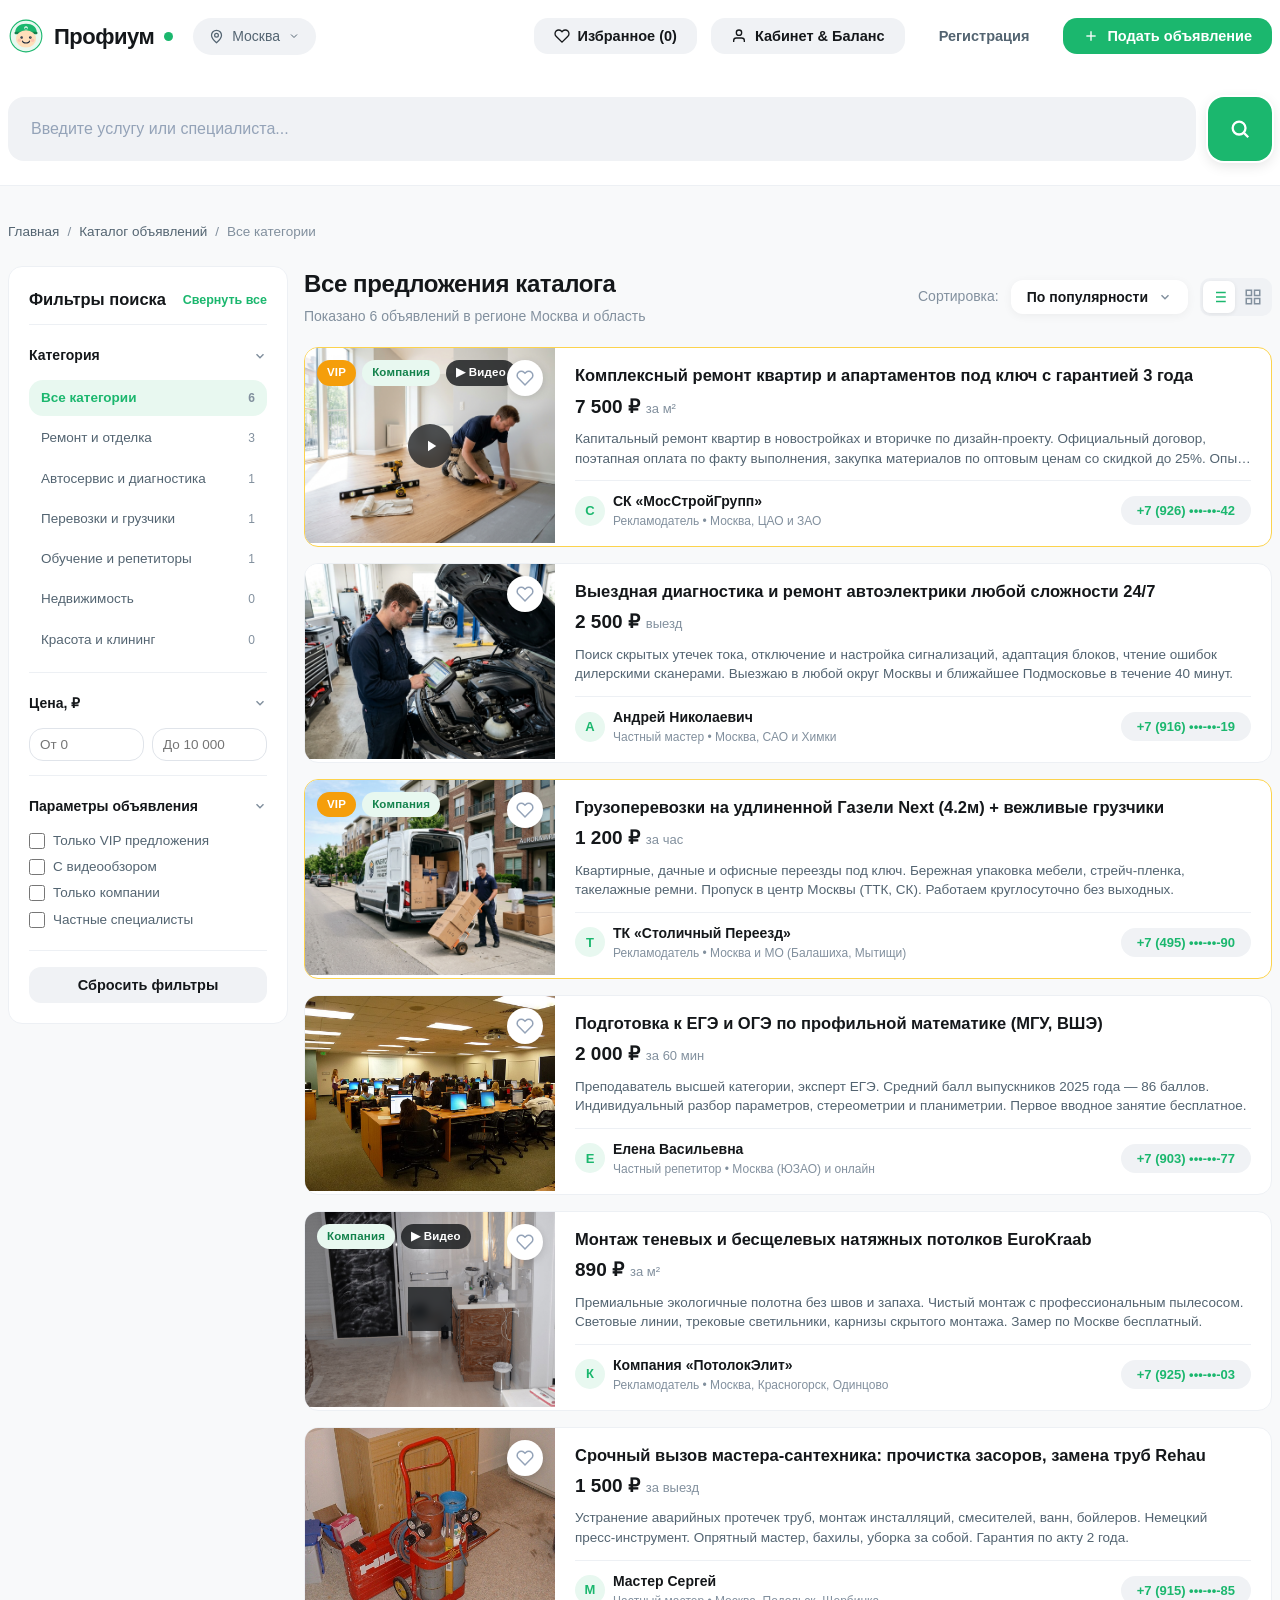
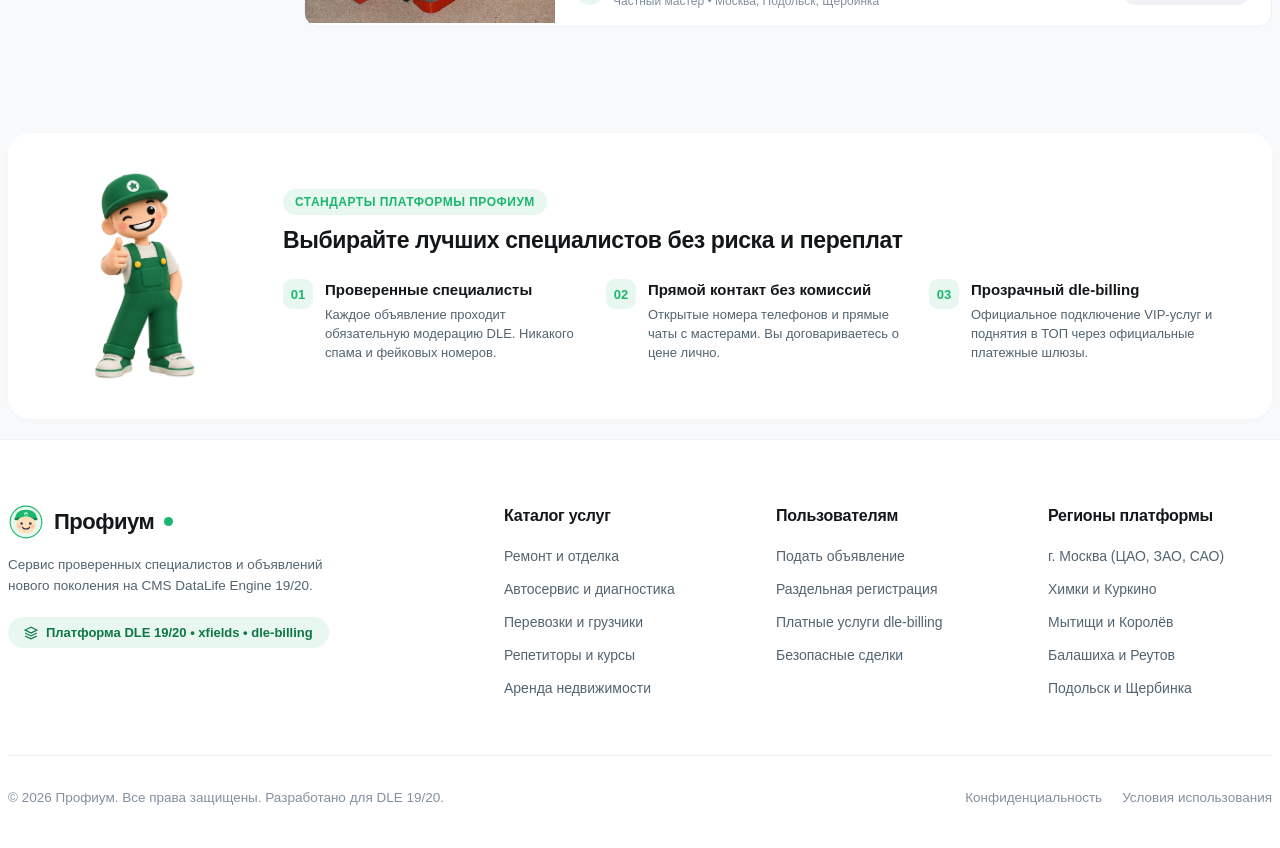
==== commit 4d391498: "fix(hero): mirror 3D hero mascot with full canvas padding, fix 56px popular queries gap with borderl" ====
--- a/catalog.html
+++ b/catalog.html
@@ -4,7 +4,7 @@
   <meta charset="UTF-8">
   <meta name="viewport" content="width=device-width, initial-scale=1.0">
   <title>Каталог объявлений и специалистов — Профиум</title>
-  <link rel="stylesheet" href="css/style.css">
+  <link rel="stylesheet" href="css/style.css?v=3.0">
   <link rel="preconnect" href="https://fonts.googleapis.com">
   <link rel="preconnect" href="https://fonts.gstatic.com" crossorigin>
   <link href="https://fonts.googleapis.com/css2?family=Inter:wght@400;500;600;700&display=swap" rel="stylesheet">
@@ -692,6 +692,6 @@
   <div class="toast-container" id="toastContainer"></div>
 
   <!-- Scripts -->
-  <script src="js/catalog.js"></script>
+  <script src="js/catalog.js?v=3.0"></script>
 </body>
 </html>
--- a/css/style.css
+++ b/css/style.css
@@ -347,12 +347,12 @@
    ========================================================================== */
 .hero {
   background-color: var(--bg-surface);
-  min-height: calc(100vh - 76px);
-  min-height: calc(100svh - 76px);
+  min-height: 100vh;
+  min-height: 100svh;
   display: flex;
   align-items: center;
   justify-content: center;
-  padding: 60px 0; /* Ample top and bottom breathing room */
+  padding: 130px 0 150px; /* Big top and bottom breathing room */
   border-bottom: 1px solid var(--border-light);
   position: relative;
   overflow: hidden;
@@ -364,9 +364,9 @@
   position: absolute;
   right: 0;
   bottom: 0;
-  width: 520px;
-  height: 640px;
-  max-height: 90%;
+  height: 600px;
+  max-height: 82vh;
+  width: auto;
   z-index: 1; /* Graphic behind content */
   pointer-events: none;
   display: flex;
@@ -375,10 +375,11 @@
 }
 
 .hero__mascot-img {
-  width: 100%;
   height: 100%;
+  width: auto;
   object-fit: contain;
   object-position: right bottom;
+  display: block;
   transform-origin: right bottom;
   transition: transform var(--transition-normal);
 }
@@ -489,47 +490,60 @@
   box-shadow: 0 0 0 2px #ffffff, 0 6px 18px rgba(0, 0, 0, 0.16);
 }
 
-/* Popular queries: pushed noticeably lower down, NO grey borders or pills! */
+/* Popular queries: pushed noticeably lower down (56px gap), NO grey borders or pills! */
 .search-tags {
   display: flex;
-  align-items: center;
+  align-items: baseline;
   flex-wrap: wrap;
-  gap: 10px;
-  margin-top: 36px; /* Clearly separated from search bar */
+  gap: 12px;
+  margin-top: 56px !important; /* Clearly separated from search bar */
   position: relative;
   z-index: 6;
-  max-width: 680px;
-}
+  max-width: 720px;
 }
 
 .search-tags__title {
-  font-size: 14px;
+  font-size: 14.5px;
   font-weight: 600;
-  color: var(--text-muted);
-  margin-right: 4px;
+  color: #64748b;
+  margin-right: 6px;
   white-space: nowrap;
+}
+
+.search-tags__list {
+  display: inline-flex;
+  align-items: center;
+  flex-wrap: wrap;
+  gap: 16px;
 }
 
 /* Clean text links without grey borders/pills as requested */
 .tag-chip {
-  padding: 4px 8px;
-  background-color: transparent;
-  border: none;
-  border-radius: 6px;
-  font-size: 14px;
-  color: #64748b;
+  padding: 4px 2px;
+  background-color: transparent !important;
+  border: none !important;
+  box-shadow: none !important;
+  border-radius: 4px;
+  font-size: 14.5px;
+  color: #475569;
   text-decoration: underline;
-  text-decoration-color: rgba(148, 163, 184, 0.45);
+  text-decoration-color: rgba(100, 116, 139, 0.45);
   text-underline-offset: 4px;
   cursor: pointer;
   transition: color var(--transition-fast), text-decoration-color var(--transition-fast);
+  display: inline-flex;
+  align-items: center;
 }
 
 .tag-chip:hover, .tag-chip.active {
-  color: var(--primary);
-  text-decoration-color: var(--primary);
-  background-color: transparent;
+  color: var(--primary) !important;
+  text-decoration-color: var(--primary) !important;
+  background-color: transparent !important;
   font-weight: 500;
+}
+
+.tag-chip__arrow {
+  display: none;
 }
 
 /* ==========================================================================
@@ -1474,20 +1488,21 @@
     grid-template-columns: repeat(3, 1fr);
   }
   .hero__mascot-edge {
-    width: 260px;
-    height: 260px;
+    height: 420px;
+    max-height: 60vh;
+    width: auto;
   }
 }
 
 @media (max-width: 768px) {
   .hero {
-    min-height: calc(100vh - 64px);
-    min-height: calc(100svh - 64px);
-    display: flex;
-    align-items: center;
-    justify-content: center;
-    padding: 36px 0;
-    box-sizing: border-box;
+    min-height: 100vh !important;
+    min-height: 100svh !important;
+    display: flex !important;
+    align-items: center !important;
+    justify-content: center !important;
+    padding: 80px 0 90px !important;
+    box-sizing: border-box !important;
   }
   .hero__content {
     max-width: 100%;
@@ -1500,11 +1515,11 @@
     max-width: 100%; /* Spans across full width of screen as requested */
   }
   .hero__mascot-edge {
-    width: 210px;
-    height: 285px;
-    max-height: 55%;
-    bottom: 0;
-    right: 0;
+    height: 350px !important;
+    max-height: 50vh !important;
+    width: auto !important;
+    bottom: 0 !important;
+    right: 0 !important;
     opacity: 0.95;
   }
   /* In 1 single row on mobile: thick gray input plate + square green search button */
@@ -1539,55 +1554,74 @@
   /* Mobile Popular Queries: vertical dropdown list, 1 line title, no gray pills */
   .search-tags {
     display: none;
-    position: absolute;
-    top: calc(100% + 8px);
-    left: 0;
-    right: 0;
-    width: 100%;
-    background: #ffffff;
-    border: 1px solid var(--border-light);
-    border-radius: 16px;
-    padding: 14px 12px;
-    margin-top: 0;
-    box-shadow: 0 12px 32px rgba(18, 22, 28, 0.14);
-    z-index: 60;
+    position: absolute !important;
+    top: calc(100% + 10px) !important;
+    left: 0 !important;
+    right: 0 !important;
+    width: 100% !important;
+    max-width: 100% !important;
+    background: #ffffff !important;
+    border: 1px solid var(--border-light) !important;
+    border-radius: 18px !important;
+    padding: 16px 14px !important;
+    margin-top: 0 !important;
+    box-shadow: 0 16px 40px rgba(18, 22, 28, 0.16) !important;
+    z-index: 80 !important;
   }
   .search-tags.search-tags--visible-mobile {
     display: flex !important;
     flex-direction: column !important;
     align-items: stretch !important;
-    gap: 4px !important;
+    gap: 6px !important;
     animation: fadeInDown 0.2s ease;
   }
   .search-tags__title {
     white-space: nowrap !important;
     font-size: 12.5px !important;
     font-weight: 700 !important;
-    color: var(--text-muted) !important;
+    color: #94a3b8 !important;
     text-transform: uppercase !important;
-    letter-spacing: 0.5px !important;
-    padding: 2px 8px 8px !important;
-    border-bottom: 1px solid var(--border-light) !important;
+    letter-spacing: 0.6px !important;
+    padding: 4px 10px 10px !important;
+    border-bottom: 1px solid #f1f5f9 !important;
     margin-bottom: 4px !important;
     display: block !important;
+  }
+  .search-tags__list {
+    display: flex !important;
+    flex-direction: column !important;
+    align-items: stretch !important;
+    gap: 4px !important;
+    width: 100% !important;
   }
   .tag-chip {
     display: flex !important;
     align-items: center !important;
+    justify-content: space-between !important;
     width: 100% !important;
-    padding: 11px 12px !important;
+    padding: 12px 14px !important;
     border-radius: 10px !important;
     background: transparent !important;
     border: none !important;
-    font-size: 14.5px !important;
+    box-shadow: none !important;
+    font-size: 15px !important;
     font-weight: 500 !important;
-    color: var(--text-main) !important;
+    color: #1e293b !important;
     text-decoration: none !important;
     cursor: pointer !important;
     text-align: left !important;
   }
+  .tag-chip__arrow {
+    display: block !important;
+    color: #cbd5e1 !important;
+    flex-shrink: 0 !important;
+  }
   .tag-chip:active, .tag-chip:hover {
-    background-color: var(--bg-subtle) !important;
+    background-color: #f8fafc !important;
+    color: var(--primary) !important;
+    text-decoration: none !important;
+  }
+  .tag-chip:active .tag-chip__arrow, .tag-chip:hover .tag-chip__arrow {
     color: var(--primary) !important;
   }
 
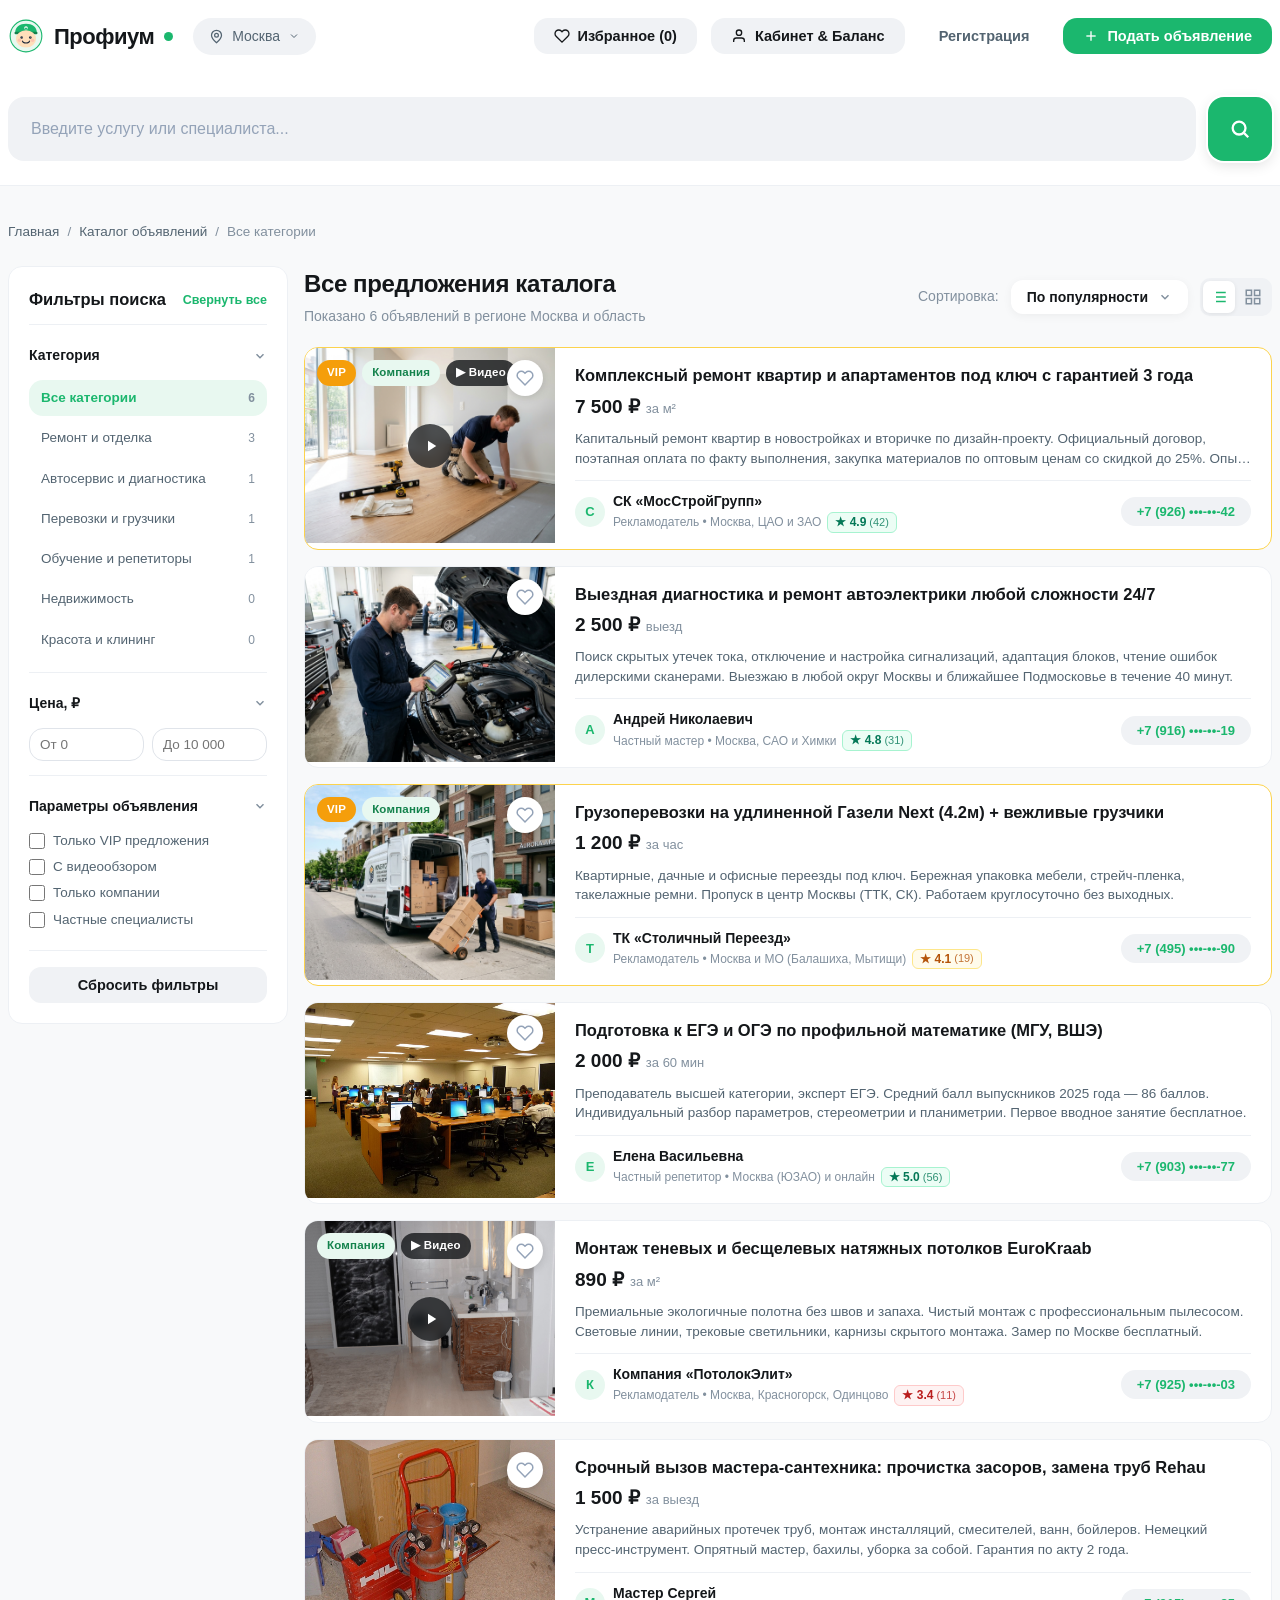
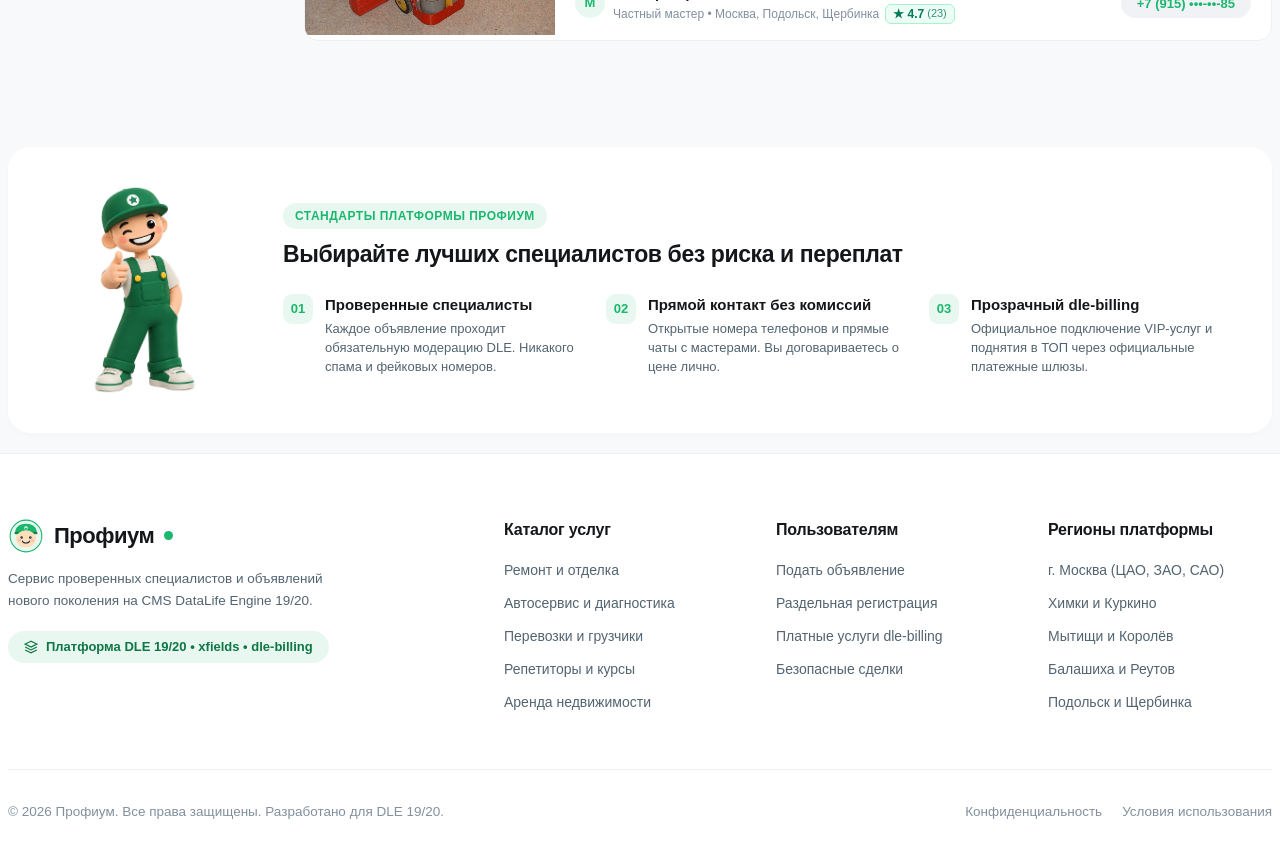
==== commit 0f683ed5: "feat: raise mobile hero mascot into top space, add green geo button to mobile header next to burger," ====
--- a/catalog.html
+++ b/catalog.html
@@ -4,7 +4,7 @@
   <meta charset="UTF-8">
   <meta name="viewport" content="width=device-width, initial-scale=1.0">
   <title>Каталог объявлений и специалистов — Профиум</title>
-  <link rel="stylesheet" href="css/style.css?v=3.0">
+  <link rel="stylesheet" href="css/style.css?v=3.1">
   <link rel="preconnect" href="https://fonts.googleapis.com">
   <link rel="preconnect" href="https://fonts.gstatic.com" crossorigin>
   <link href="https://fonts.googleapis.com/css2?family=Inter:wght@400;500;600;700&display=swap" rel="stylesheet">
@@ -47,12 +47,20 @@
         </button>
       </div>
 
-      <!-- Mobile Hamburger Button -->
-      <button class="header__burger" id="burgerToggleBtn" aria-label="Открыть мобильное меню" onclick="toggleMobileMenu(true)">
-        <span></span>
-        <span></span>
-        <span></span>
-      </button>
+      <!-- Mobile Right Actions: Green Geo Square Button + Burger Toggle -->
+      <div class="header__mobile-actions">
+        <button class="header__geo-mobile-btn" onclick="openModal('modalRegion')" title="Сменить регион" aria-label="Сменить регион">
+          <svg width="20" height="20" viewBox="0 0 24 24" fill="none" stroke="currentColor" stroke-width="2.3" stroke-linecap="round" stroke-linejoin="round">
+            <path d="M12 2a8 8 0 0 0-8 8c0 5.25 8 12 8 12s8-6.75 8-12a8 8 0 0 0-8-8z"/>
+            <circle cx="12" cy="10" r="3"/>
+          </svg>
+        </button>
+        <button class="header__burger" id="burgerToggleBtn" aria-label="Открыть мобильное меню" onclick="toggleMobileMenu(true)">
+          <span></span>
+          <span></span>
+          <span></span>
+        </button>
+      </div>
     </div>
   </header>
 
@@ -68,11 +76,6 @@
         <button class="modal__close" onclick="toggleMobileMenu(false)">&times;</button>
       </div>
       <div class="mobile-drawer__body">
-        <div class="mobile-drawer__geo" onclick="openModal('modalRegion'); toggleMobileMenu(false);">
-          <svg width="18" height="18" viewBox="0 0 24 24" fill="none" stroke="currentColor" stroke-width="2"><path d="M12 2a8 8 0 0 0-8 8c0 5.25 8 12 8 12s8-6.75 8-12a8 8 0 0 0-8-8z"/><circle cx="12" cy="10" r="3"/></svg>
-          <span id="mobileCityText">Москва</span>
-          <span style="margin-left: auto; font-size: 13px; color: var(--primary); font-weight: 600;">Сменить</span>
-        </div>
         <nav class="mobile-drawer__nav">
           <a href="index.html" class="mobile-nav-item">
             <svg width="20" height="20" viewBox="0 0 24 24" fill="none" stroke="currentColor" stroke-width="2"><path d="M3 9l9-7 9 7v11a2 2 0 0 1-2 2H5a2 2 0 0 1-2-2z"/><polyline points="9 22 9 12 15 12 15 22"/></svg>
@@ -575,15 +578,18 @@
 
   <!-- 4. DETAIL AD VIEW -->
   <div class="modal-overlay" id="modalAdDetail">
-    <div class="modal modal--large">
-      <div class="modal__header">
+    <div class="modal modal--large modal--ad-detail">
+      <button class="modal__close detail-modal__close" onclick="closeModal('modalAdDetail')" aria-label="Закрыть">✕</button>
+
+      <div class="modal__header detail-modal__header">
         <div class="modal__title" id="detailModalTitle">Просмотр объявления</div>
-        <button class="modal__close" onclick="closeModal('modalAdDetail')">✕</button>
-      </div>
-      <div class="modal__body" id="detailModalBody"></div>
-      <div class="modal__footer" style="justify-content: space-between;">
-        <div id="detailAuthorBlock" style="font-size: 13.5px; color: var(--text-secondary);"></div>
-        <div style="display: flex; gap: 12px;">
+      </div>
+
+      <div class="modal__body detail-modal__body" id="detailModalBody"></div>
+
+      <div class="modal__footer detail-modal__footer">
+        <div class="detail-author-box" id="detailAuthorBlock"></div>
+        <div class="detail-actions-box">
           <button class="btn btn--outline" id="detailPromoBtn" onclick="openPromoFromDetail()">⚡ Продвинуть (VIP)</button>
           <button class="btn btn--primary" id="detailCallBtn" onclick="revealDetailPhone()">Показать телефон</button>
         </div>
@@ -692,6 +698,6 @@
   <div class="toast-container" id="toastContainer"></div>
 
   <!-- Scripts -->
-  <script src="js/catalog.js?v=3.0"></script>
+  <script src="js/catalog.js?v=3.1"></script>
 </body>
 </html>
--- a/css/style.css
+++ b/css/style.css
@@ -183,6 +183,35 @@
   gap: 14px;
 }
 
+/* Mobile Header Actions (Green Geo Square + Burger) */
+.header__mobile-actions {
+  display: none;
+  align-items: center;
+  gap: 10px;
+}
+
+.header__geo-mobile-btn {
+  width: 44px;
+  height: 44px;
+  border-radius: var(--radius-md);
+  background-color: var(--primary);
+  color: #ffffff;
+  display: flex;
+  align-items: center;
+  justify-content: center;
+  cursor: pointer;
+  border: none;
+  box-shadow: 0 2px 8px rgba(27, 183, 110, 0.28);
+  transition: background-color var(--transition-fast), transform var(--transition-fast);
+  flex-shrink: 0;
+}
+.header__geo-mobile-btn:hover {
+  background-color: var(--primary-hover);
+}
+.header__geo-mobile-btn:active {
+  transform: scale(0.96);
+}
+
 /* Mobile Hamburger Button */
 .header__burger {
   display: none;
@@ -1187,6 +1216,147 @@
   gap: 12px;
 }
 
+/* Rating Badges with color indicators: > 4.5 Green, 3.7 - 4.5 Yellow, < 3.7 Red */
+.rating-badge {
+  display: inline-flex;
+  align-items: center;
+  gap: 3px;
+  padding: 2px 7px;
+  border-radius: 6px;
+  font-size: 12px;
+  font-weight: 700;
+  line-height: 1.2;
+  vertical-align: middle;
+}
+.rating-badge--green {
+  background-color: #ecfdf5;
+  color: #047857;
+  border: 1px solid #a7f3d0;
+}
+.rating-badge--yellow {
+  background-color: #fffbeb;
+  color: #b45309;
+  border: 1px solid #fde68a;
+}
+.rating-badge--red {
+  background-color: #fef2f2;
+  color: #b91c1c;
+  border: 1px solid #fecaca;
+}
+.rating-badge__count {
+  font-weight: 500;
+  opacity: 0.8;
+  font-size: 11px;
+}
+
+/* Modal Ad Detail (Unfixed footer across all resolutions, full natural scroll) */
+.modal--ad-detail {
+  position: relative !important;
+  max-height: 90vh !important;
+  overflow-y: auto !important;
+}
+.modal--ad-detail .modal__header {
+  position: relative;
+  padding: 22px 56px 20px 24px;
+}
+.detail-modal__close {
+  position: absolute !important;
+  top: 14px !important;
+  right: 14px !important;
+  z-index: 30 !important;
+  width: 36px !important;
+  height: 36px !important;
+  border-radius: 50% !important;
+  background: rgba(255, 255, 255, 0.95) !important;
+  backdrop-filter: blur(4px) !important;
+  box-shadow: 0 2px 8px rgba(0, 0, 0, 0.12) !important;
+  border: 1px solid rgba(0, 0, 0, 0.08) !important;
+  display: flex !important;
+  align-items: center !important;
+  justify-content: center !important;
+  font-size: 15px !important;
+  color: #334155 !important;
+  cursor: pointer !important;
+  transition: background-color var(--transition-fast), transform var(--transition-fast) !important;
+}
+.detail-modal__close:hover {
+  background-color: #ffffff !important;
+  color: #0f172a !important;
+  transform: scale(1.05);
+}
+.modal--ad-detail .modal__body {
+  overflow-y: visible !important;
+  flex: none;
+  padding: 24px;
+}
+.detail-media-wrap {
+  border-radius: var(--radius-md);
+  overflow: hidden;
+  height: 340px;
+  background: #000;
+  position: relative;
+}
+.detail-modal__footer {
+  position: static !important; /* No fixation on any screen resolution */
+  margin-top: auto;
+  flex-shrink: 0;
+  display: flex;
+  align-items: center;
+  justify-content: space-between;
+  gap: 16px;
+  padding: 20px 24px;
+  border-top: 1px solid var(--border-light);
+  background-color: #fafbfc;
+}
+.detail-author {
+  display: flex;
+  align-items: center;
+  gap: 12px;
+}
+.detail-author__avatar {
+  width: 42px;
+  height: 42px;
+  border-radius: 50%;
+  background: var(--primary-soft);
+  color: var(--primary-dark);
+  font-weight: 700;
+  font-size: 17px;
+  display: flex;
+  align-items: center;
+  justify-content: center;
+  flex-shrink: 0;
+}
+.detail-author__info {
+  flex: 1;
+  min-width: 0;
+}
+.detail-author__name {
+  font-size: 15px;
+  font-weight: 700;
+  color: var(--text-main);
+  line-height: 1.3;
+}
+.detail-author__role {
+  font-weight: 500;
+  color: var(--text-muted);
+  font-size: 13px;
+}
+.detail-author__meta {
+  display: flex;
+  align-items: center;
+  gap: 8px;
+  margin-top: 4px;
+  font-size: 12.5px;
+  color: var(--text-muted);
+  flex-wrap: wrap;
+}
+.detail-actions-box {
+  display: flex;
+  align-items: center;
+  gap: 12px;
+  flex-shrink: 0;
+}
+
 /* Form controls */
 .form-group {
   margin-bottom: 22px;
@@ -1481,6 +1651,9 @@
   .header__right {
     display: none; /* Hide desktop action buttons to prevent overflow */
   }
+  .header__mobile-actions {
+    display: flex;
+  }
   .header__burger {
     display: flex; /* Show clean hamburger button */
   }
@@ -1515,10 +1688,11 @@
     max-width: 100%; /* Spans across full width of screen as requested */
   }
   .hero__mascot-edge {
-    height: 350px !important;
-    max-height: 50vh !important;
+    height: 380px !important;
+    max-height: 52vh !important;
     width: auto !important;
-    bottom: 0 !important;
+    top: 15px !important;
+    bottom: auto !important;
     right: 0 !important;
     opacity: 0.95;
   }
@@ -1549,6 +1723,69 @@
     padding: 0;
     flex-shrink: 0;
     box-shadow: 0 0 0 2px #ffffff, 0 3px 10px rgba(0, 0, 0, 0.1);
+  }
+
+  /* Mobile Modal Ad Detail: 8px screen padding, 8px inside card padding, top-right close cross, stacked author & 2-column buttons */
+  #modalAdDetail.modal-overlay {
+    padding: 8px !important; /* 8px on all sides from screen edges */
+    align-items: center !important;
+  }
+  #modalAdDetail .modal {
+    width: 100% !important;
+    max-width: calc(100vw - 16px) !important;
+    max-height: calc(100vh - 16px) !important;
+    max-height: calc(100svh - 16px) !important;
+    border-radius: 14px !important;
+    margin: 0 !important;
+  }
+  #modalAdDetail .modal__header {
+    padding: 10px 42px 10px 8px !important; /* 8px inside card from edges */
+  }
+  #modalAdDetail .modal__title {
+    font-size: 16px !important;
+  }
+  #modalAdDetail .detail-modal__close {
+    top: 8px !important; /* Right in top-right corner of card */
+    right: 8px !important;
+    width: 30px !important;
+    height: 30px !important;
+    font-size: 14px !important;
+  }
+  #modalAdDetail .modal__body {
+    padding: 8px !important; /* 8px inside card from edges */
+  }
+  .detail-media-wrap {
+    height: 200px !important;
+  }
+  #modalAdDetail .detail-modal__footer {
+    padding: 8px !important; /* 8px inside card from edges */
+    flex-direction: column !important; /* Stacked layout on mobile */
+    align-items: stretch !important;
+    gap: 10px !important;
+    width: 100% !important;
+    box-sizing: border-box !important;
+  }
+  .detail-author-box {
+    width: 100% !important;
+    box-sizing: border-box !important;
+  }
+  .detail-actions-box {
+    display: grid !important;
+    grid-template-columns: 1fr 1fr !important; /* 2 buttons side by side fitting 100% */
+    gap: 8px !important;
+    width: 100% !important;
+    box-sizing: border-box !important;
+  }
+  .detail-actions-box .btn {
+    width: 100% !important;
+    min-width: 0 !important;
+    padding: 11px 4px !important;
+    font-size: 13px !important;
+    font-weight: 600 !important;
+    white-space: nowrap !important;
+    text-align: center !important;
+    justify-content: center !important;
+    box-sizing: border-box !important;
   }
   
   /* Mobile Popular Queries: vertical dropdown list, 1 line title, no gray pills */
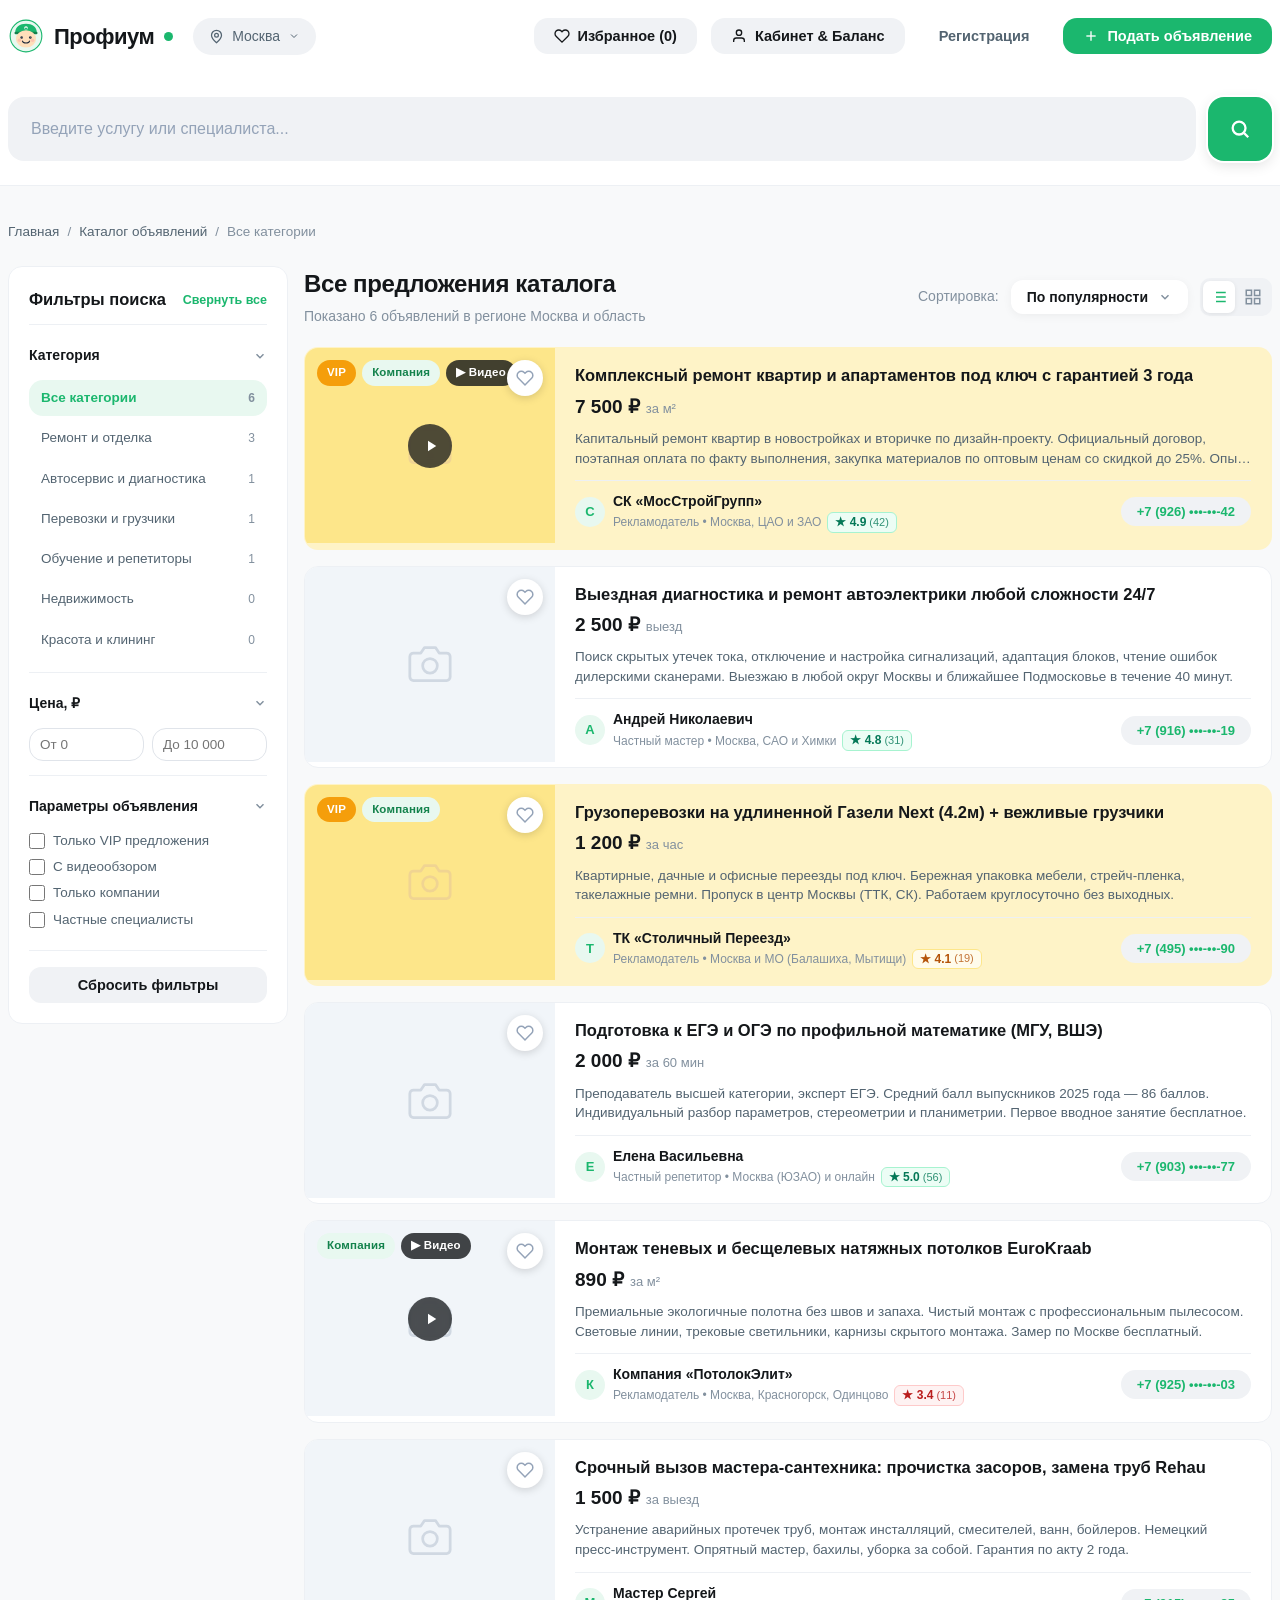
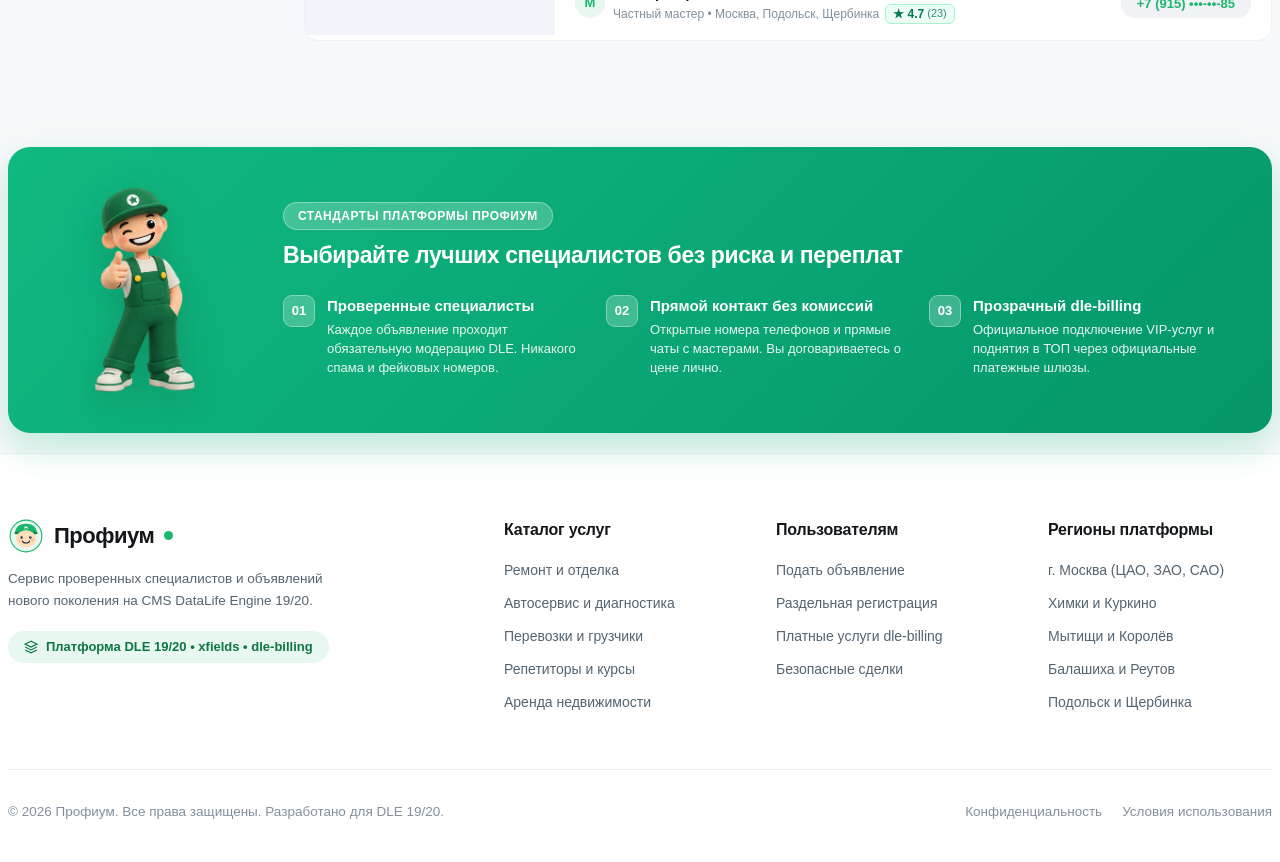
==== commit a56c0078: "feat: hide card photos until hover, pastel yellow borderless VIP cards, green platform standards ban" ====
--- a/catalog.html
+++ b/catalog.html
@@ -4,7 +4,7 @@
   <meta charset="UTF-8">
   <meta name="viewport" content="width=device-width, initial-scale=1.0">
   <title>Каталог объявлений и специалистов — Профиум</title>
-  <link rel="stylesheet" href="css/style.css?v=3.1">
+  <link rel="stylesheet" href="css/style.css?v=3.2">
   <link rel="preconnect" href="https://fonts.googleapis.com">
   <link rel="preconnect" href="https://fonts.gstatic.com" crossorigin>
   <link href="https://fonts.googleapis.com/css2?family=Inter:wght@400;500;600;700&display=swap" rel="stylesheet">
@@ -698,6 +698,6 @@
   <div class="toast-container" id="toastContainer"></div>
 
   <!-- Scripts -->
-  <script src="js/catalog.js?v=3.1"></script>
+  <script src="js/catalog.js?v=3.2"></script>
 </body>
 </html>
--- a/css/style.css
+++ b/css/style.css
@@ -846,7 +846,7 @@
   overflow: hidden;
   display: flex;
   flex-direction: column;
-  transition: transform var(--transition-fast), border-color var(--transition-fast);
+  transition: transform var(--transition-fast), border-color var(--transition-fast), box-shadow var(--transition-fast);
   cursor: pointer;
   position: relative;
   box-shadow: none; /* No dirty shadows! */
@@ -859,19 +859,59 @@
   box-shadow: none;
 }
 
+/* VIP Cards: Pale warm pastel yellow background (#fef3c7), NO border by default */
 .ad-card--vip {
-  border-color: #fcd34d;
-  box-shadow: none;
+  background-color: #fef3c7 !important;
+  border: 1px solid transparent !important;
+  box-shadow: none !important;
+}
+
+.ad-card--vip:hover {
+  border-color: #f59e0b !important; /* Border appears only on hover */
+  transform: translateY(-2px);
+  box-shadow: 0 4px 18px rgba(245, 158, 11, 0.16) !important;
 }
 
 .ad-card__media {
   position: relative;
   width: 100%;
   padding-top: 62%;
-  background-color: var(--bg-subtle);
+  background-color: #f1f5f9;
   overflow: hidden;
-}
-
+  display: flex;
+  align-items: center;
+  justify-content: center;
+}
+
+.ad-card--vip .ad-card__media {
+  background-color: #fde68a !important; /* Pale warm amber media placeholder */
+}
+
+/* Photo watermark placeholder when photo is hidden */
+.ad-card__media::before {
+  content: "";
+  position: absolute;
+  top: 50%;
+  left: 50%;
+  transform: translate(-50%, -50%);
+  width: 44px;
+  height: 44px;
+  background-image: url("data:image/svg+xml,%3Csvg xmlns='http://www.w3.org/2000/svg' viewBox='0 0 24 24' fill='none' stroke='%2394a3b8' stroke-width='1.5' stroke-linecap='round' stroke-linejoin='round'%3E%3Cpath d='M23 19a2 2 0 0 1-2 2H3a2 2 0 0 1-2-2V8a2 2 0 0 1 2-2h4l2-3h6l2 3h4a2 2 0 0 1 2 2z'/%3E%3Ccircle cx='12' cy='13' r='4'/%3E%3C/svg%3E");
+  background-repeat: no-repeat;
+  background-position: center;
+  background-size: contain;
+  opacity: 0.35;
+  transition: opacity 0.3s ease;
+  pointer-events: none;
+  z-index: 1;
+}
+
+.ad-card--vip .ad-card__media::before {
+  filter: sepia(1) hue-rotate(350deg);
+  opacity: 0.45;
+}
+
+/* Photo completely hidden by default, appears ONLY on hover */
 .ad-card__img {
   position: absolute;
   top: 0;
@@ -879,11 +919,18 @@
   width: 100%;
   height: 100%;
   object-fit: cover;
-  transition: transform 0.4s ease;
+  opacity: 0;
+  transition: opacity 0.35s ease, transform 0.4s ease;
+  z-index: 2;
 }
 
 .ad-card:hover .ad-card__img {
+  opacity: 1;
   transform: scale(1.03);
+}
+
+.ad-card:hover .ad-card__media::before {
+  opacity: 0;
 }
 
 /* Prominent Play Button for video cards */
@@ -2442,7 +2489,7 @@
   box-shadow: none; /* No dirty shadows! */
   overflow: hidden;
   display: flex;
-  transition: transform var(--transition-fast), border-color var(--transition-fast);
+  transition: transform var(--transition-fast), border-color var(--transition-fast), box-shadow var(--transition-fast);
   cursor: pointer;
   position: relative;
 }
@@ -2452,28 +2499,75 @@
   transform: translateY(-2px);
 }
 
+/* VIP Cards in catalog: Pale warm pastel yellow background (#fef3c7), NO border by default */
 .ad-card-horizontal.ad-card--vip {
-  border-color: #fcd34d;
+  background-color: #fef3c7 !important;
+  border: 1px solid transparent !important;
+  box-shadow: none !important;
+}
+
+.ad-card-horizontal.ad-card--vip:hover {
+  border-color: #f59e0b !important; /* Border appears only on hover */
+  transform: translateY(-2px);
+  box-shadow: 0 4px 18px rgba(245, 158, 11, 0.16) !important;
 }
 
 .ad-card-horizontal__media {
   width: 250px;
   min-width: 250px;
   position: relative;
-  background-color: var(--bg-subtle);
+  background-color: #f1f5f9;
   overflow: hidden;
-}
-
+  display: flex;
+  align-items: center;
+  justify-content: center;
+}
+
+.ad-card-horizontal.ad-card--vip .ad-card-horizontal__media {
+  background-color: #fde68a !important; /* Pale warm amber media placeholder */
+}
+
+.ad-card-horizontal__media::before {
+  content: "";
+  position: absolute;
+  top: 50%;
+  left: 50%;
+  transform: translate(-50%, -50%);
+  width: 44px;
+  height: 44px;
+  background-image: url("data:image/svg+xml,%3Csvg xmlns='http://www.w3.org/2000/svg' viewBox='0 0 24 24' fill='none' stroke='%2394a3b8' stroke-width='1.5' stroke-linecap='round' stroke-linejoin='round'%3E%3Cpath d='M23 19a2 2 0 0 1-2 2H3a2 2 0 0 1-2-2V8a2 2 0 0 1 2-2h4l2-3h6l2 3h4a2 2 0 0 1 2 2z'/%3E%3Ccircle cx='12' cy='13' r='4'/%3E%3C/svg%3E");
+  background-repeat: no-repeat;
+  background-position: center;
+  background-size: contain;
+  opacity: 0.35;
+  transition: opacity 0.3s ease;
+  pointer-events: none;
+  z-index: 1;
+}
+
+.ad-card-horizontal.ad-card--vip .ad-card-horizontal__media::before {
+  filter: sepia(1) hue-rotate(350deg);
+  opacity: 0.45;
+}
+
+/* Photo completely hidden by default, appears ONLY on hover */
 .ad-card-horizontal__img {
   width: 100%;
   height: 100%;
   object-fit: cover;
   display: block;
-  transition: transform 0.35s ease;
+  opacity: 0;
+  transition: opacity 0.35s ease, transform 0.35s ease;
+  z-index: 2;
 }
 
 .ad-card-horizontal:hover .ad-card-horizontal__img {
+  opacity: 1;
   transform: scale(1.04);
+}
+
+.ad-card-horizontal:hover .ad-card-horizontal__media::before {
+  opacity: 0;
 }
 
 .ad-card-horizontal__badges {
@@ -2748,18 +2842,19 @@
 }
 
 /* ==========================================================================
-   VAULT-BOY STYLE ADVANTAGES BANNER (ALL-IN-ONE CARD)
+   VAULT-BOY STYLE ADVANTAGES BANNER (ALL-IN-ONE CARD) - BRAND GREEN
    ========================================================================== */
 .vault-banner {
-  background: #ffffff;
+  background: linear-gradient(135deg, #10b981 0%, #059669 100%) !important;
   border-radius: var(--radius-lg);
   padding: 38px 48px;
   display: flex;
   align-items: center;
   gap: 52px;
-  box-shadow: var(--shadow-sm);
+  box-shadow: 0 14px 36px rgba(16, 185, 129, 0.25) !important;
   position: relative;
   overflow: hidden;
+  color: #ffffff !important;
 }
 
 .vault-banner__character {
@@ -2775,6 +2870,7 @@
   width: 100%;
   height: 100%;
   object-fit: contain;
+  filter: drop-shadow(0 10px 20px rgba(0, 0, 0, 0.15));
   transition: transform 0.35s cubic-bezier(0.16, 1, 0.3, 1);
 }
 
@@ -2788,21 +2884,23 @@
 
 .vault-banner__tag {
   display: inline-block;
-  padding: 4px 12px;
+  padding: 4px 14px;
   border-radius: var(--radius-pill);
-  background: var(--primary-soft);
-  color: var(--primary);
+  background: rgba(255, 255, 255, 0.22) !important;
+  color: #ffffff !important;
+  border: 1px solid rgba(255, 255, 255, 0.35) !important;
   font-size: 12px;
   font-weight: 700;
   text-transform: uppercase;
   letter-spacing: 0.5px;
   margin-bottom: 8px;
+  backdrop-filter: blur(6px);
 }
 
 .vault-banner__title {
   font-size: 23px;
   font-weight: 700;
-  color: var(--text-main);
+  color: #ffffff !important;
   margin-bottom: 22px;
   letter-spacing: -0.4px;
 }
@@ -2819,29 +2917,31 @@
 }
 
 .vault-feature__badge {
-  width: 30px;
-  height: 30px;
+  width: 32px;
+  height: 32px;
   border-radius: 9px;
-  background: var(--primary-soft);
-  color: var(--primary);
+  background: rgba(255, 255, 255, 0.22) !important;
+  color: #ffffff !important;
+  border: 1px solid rgba(255, 255, 255, 0.35) !important;
   display: flex;
   align-items: center;
   justify-content: center;
   font-size: 13px;
   font-weight: 800;
   flex-shrink: 0;
+  backdrop-filter: blur(6px);
 }
 
 .vault-feature__title {
   font-size: 15px;
   font-weight: 700;
-  color: var(--text-main);
+  color: #ffffff !important;
   margin-bottom: 4px;
 }
 
 .vault-feature__desc {
   font-size: 13px;
-  color: var(--text-secondary);
+  color: rgba(255, 255, 255, 0.9) !important;
   line-height: 1.45;
 }
 
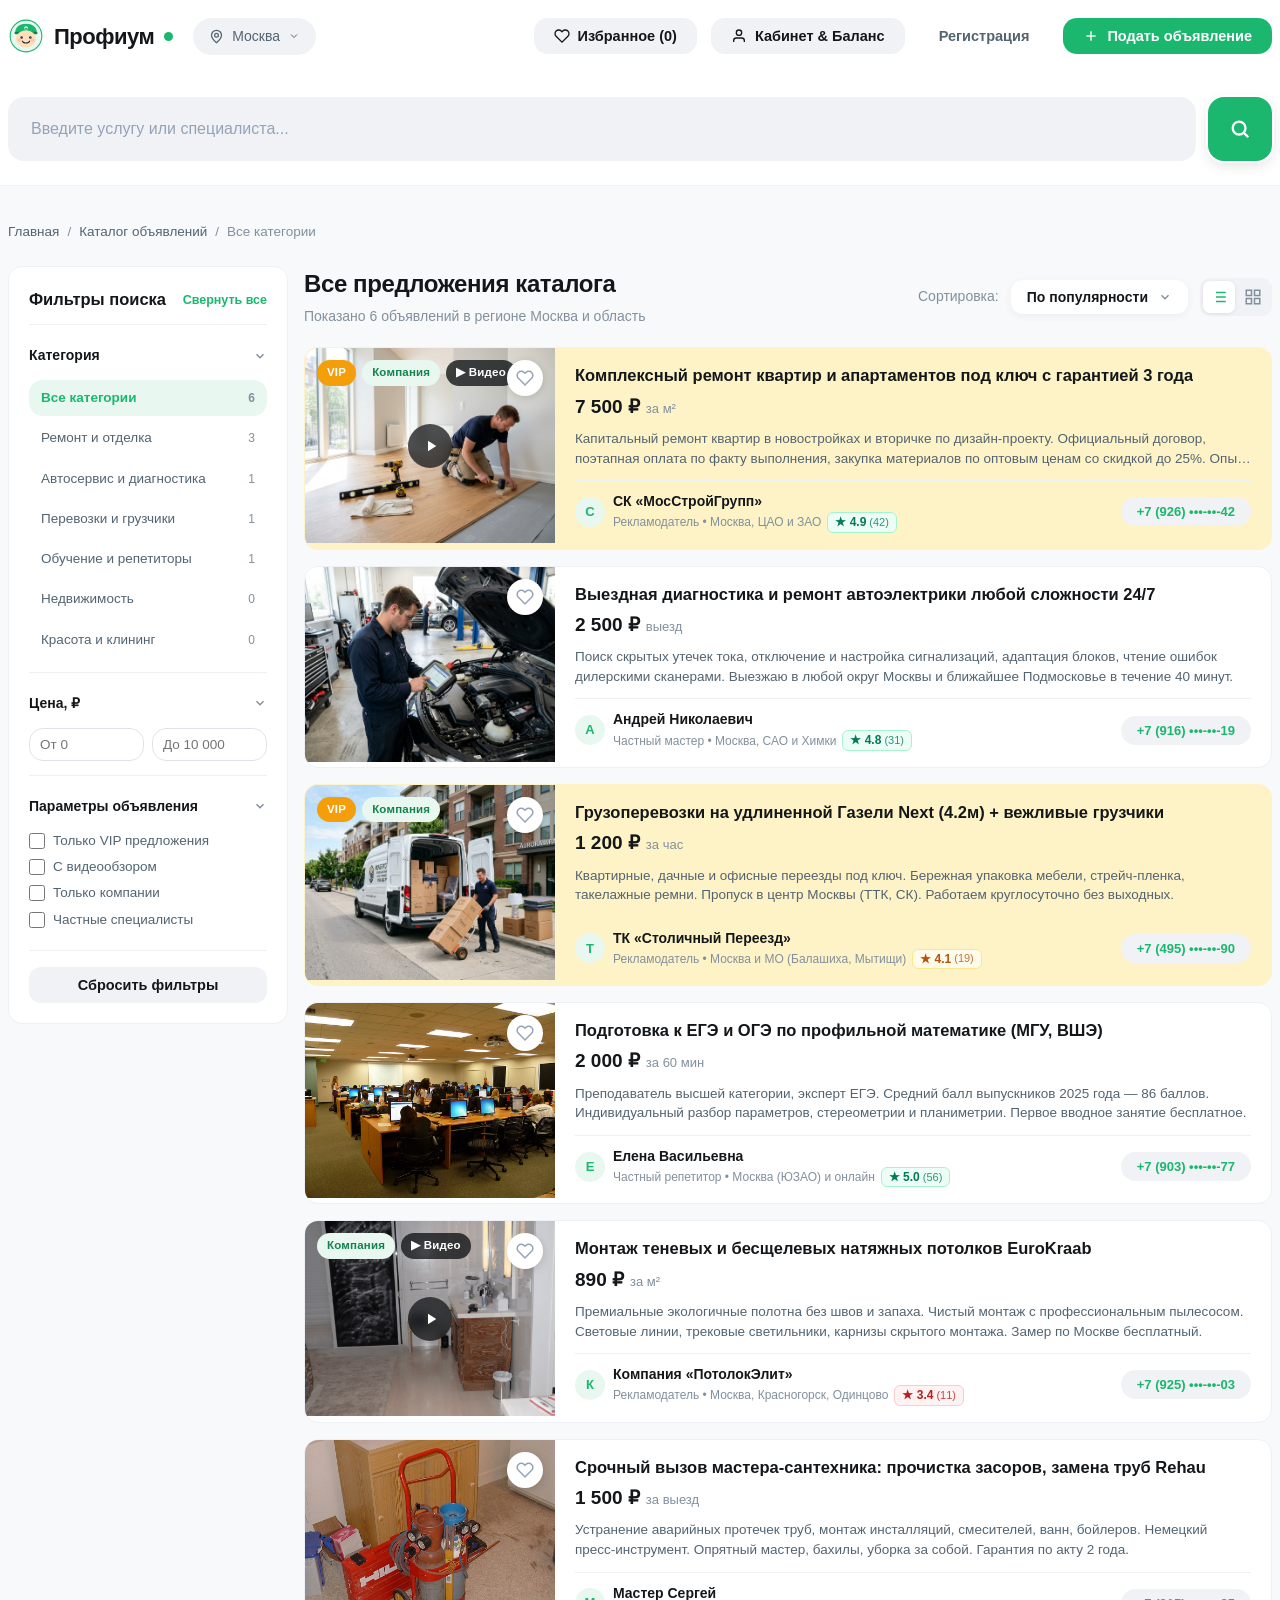
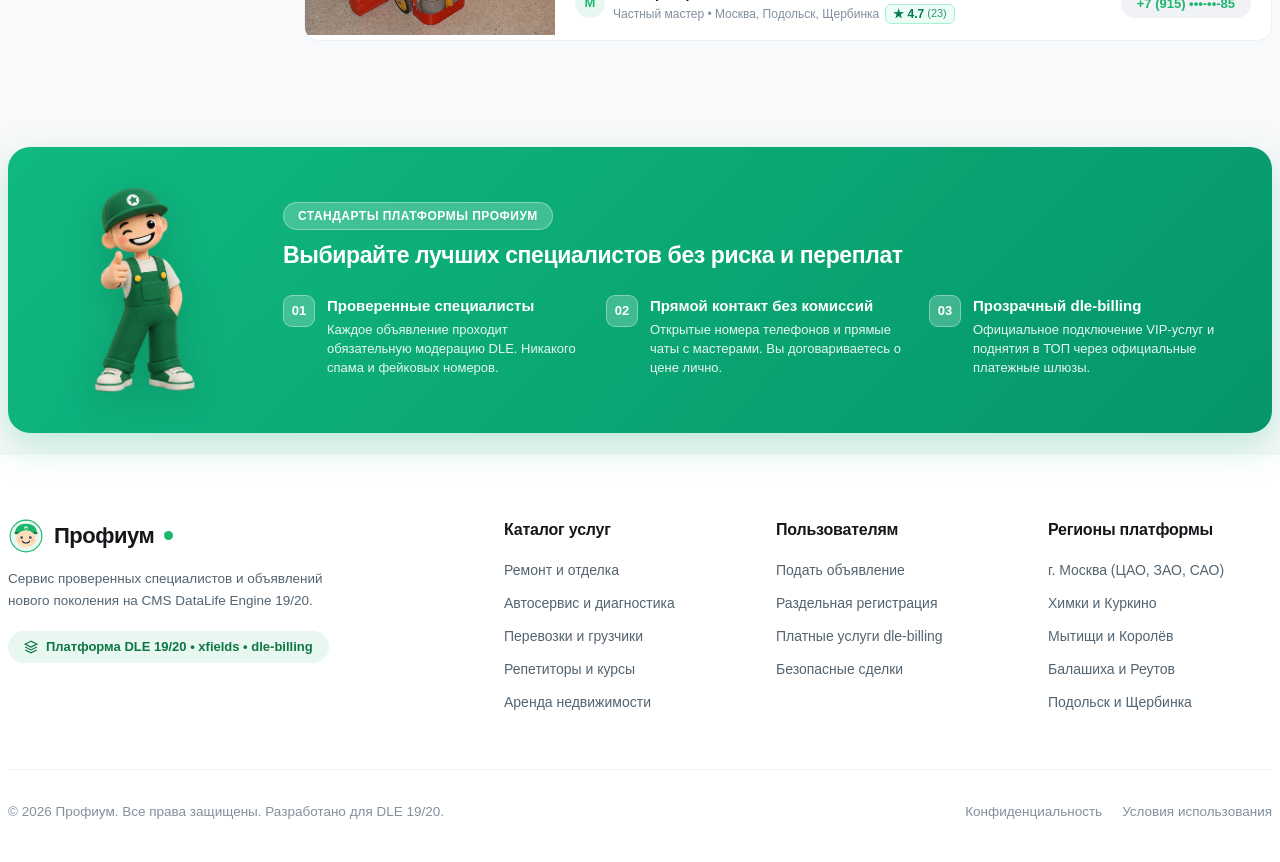
==== commit 88b3a13b: "fix: make photos and video thumbnails visible by default on cards with smooth hover zoom" ====
--- a/catalog.html
+++ b/catalog.html
@@ -4,7 +4,7 @@
   <meta charset="UTF-8">
   <meta name="viewport" content="width=device-width, initial-scale=1.0">
   <title>Каталог объявлений и специалистов — Профиум</title>
-  <link rel="stylesheet" href="css/style.css?v=3.2">
+  <link rel="stylesheet" href="css/style.css?v=3.3">
   <link rel="preconnect" href="https://fonts.googleapis.com">
   <link rel="preconnect" href="https://fonts.gstatic.com" crossorigin>
   <link href="https://fonts.googleapis.com/css2?family=Inter:wght@400;500;600;700&display=swap" rel="stylesheet">
@@ -698,6 +698,6 @@
   <div class="toast-container" id="toastContainer"></div>
 
   <!-- Scripts -->
-  <script src="js/catalog.js?v=3.2"></script>
+  <script src="js/catalog.js?v=3.3"></script>
 </body>
 </html>
--- a/css/style.css
+++ b/css/style.css
@@ -911,7 +911,7 @@
   opacity: 0.45;
 }
 
-/* Photo completely hidden by default, appears ONLY on hover */
+/* Photo visible by default, smooth zoom on hover */
 .ad-card__img {
   position: absolute;
   top: 0;
@@ -919,14 +919,13 @@
   width: 100%;
   height: 100%;
   object-fit: cover;
-  opacity: 0;
-  transition: opacity 0.35s ease, transform 0.4s ease;
+  opacity: 1;
+  transition: transform 0.4s cubic-bezier(0.16, 1, 0.3, 1);
   z-index: 2;
 }
 
 .ad-card:hover .ad-card__img {
-  opacity: 1;
-  transform: scale(1.03);
+  transform: scale(1.05);
 }
 
 .ad-card:hover .ad-card__media::before {
@@ -2550,20 +2549,19 @@
   opacity: 0.45;
 }
 
-/* Photo completely hidden by default, appears ONLY on hover */
+/* Photo visible by default, smooth zoom on hover */
 .ad-card-horizontal__img {
   width: 100%;
   height: 100%;
   object-fit: cover;
   display: block;
-  opacity: 0;
-  transition: opacity 0.35s ease, transform 0.35s ease;
+  opacity: 1;
+  transition: transform 0.4s cubic-bezier(0.16, 1, 0.3, 1);
   z-index: 2;
 }
 
 .ad-card-horizontal:hover .ad-card-horizontal__img {
-  opacity: 1;
-  transform: scale(1.04);
+  transform: scale(1.05);
 }
 
 .ad-card-horizontal:hover .ad-card-horizontal__media::before {
